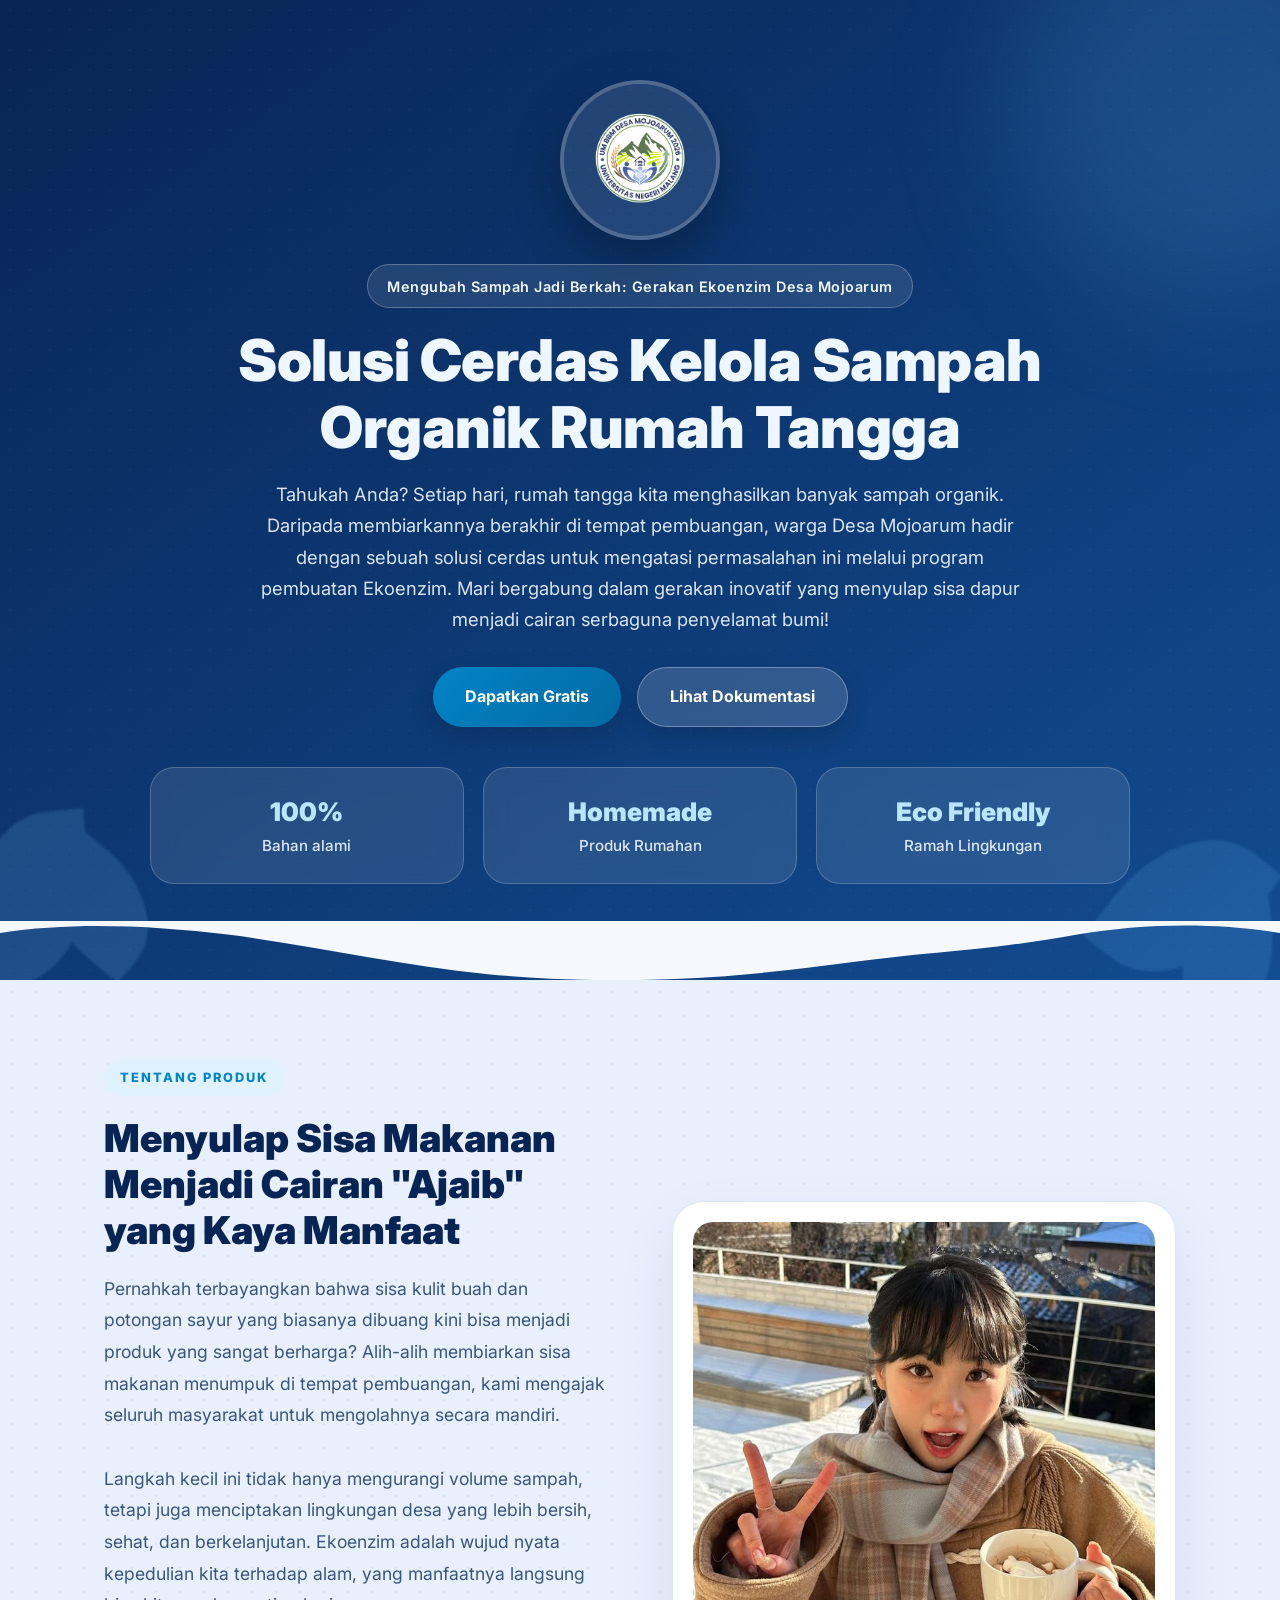
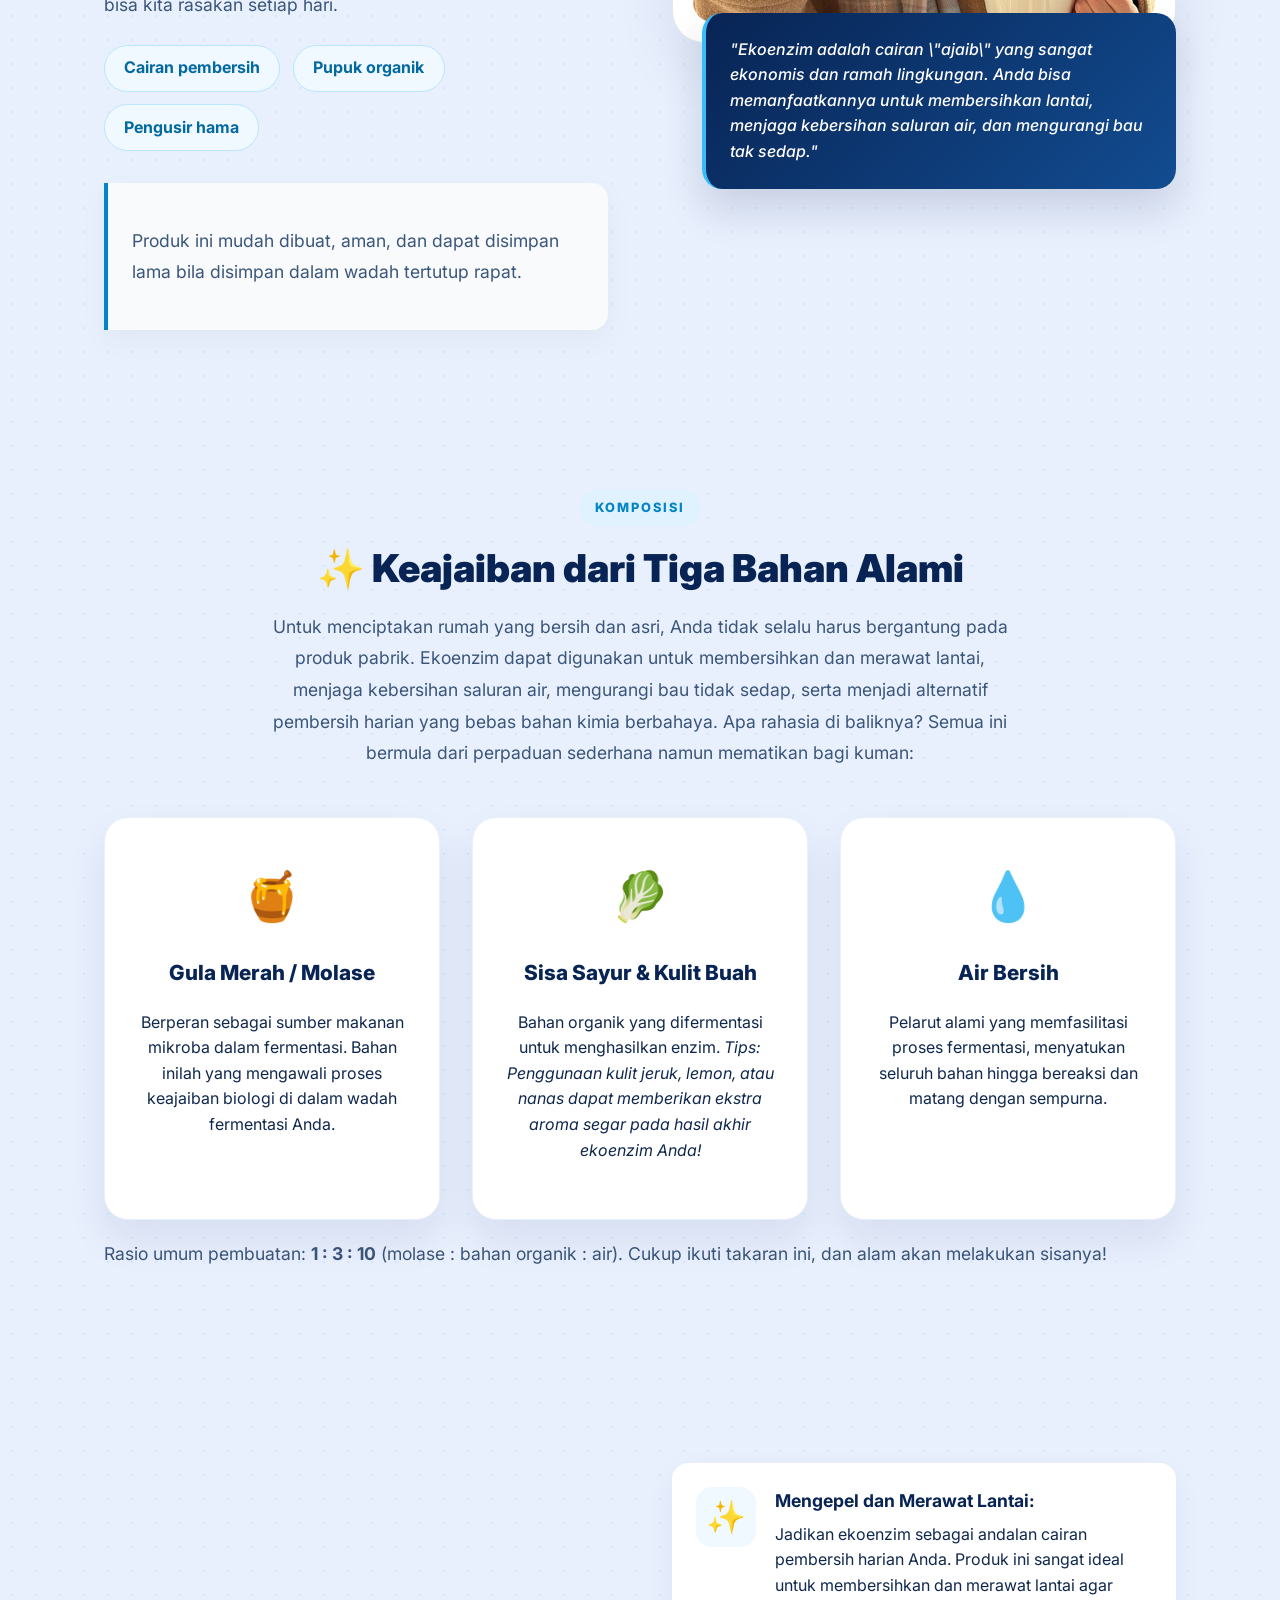
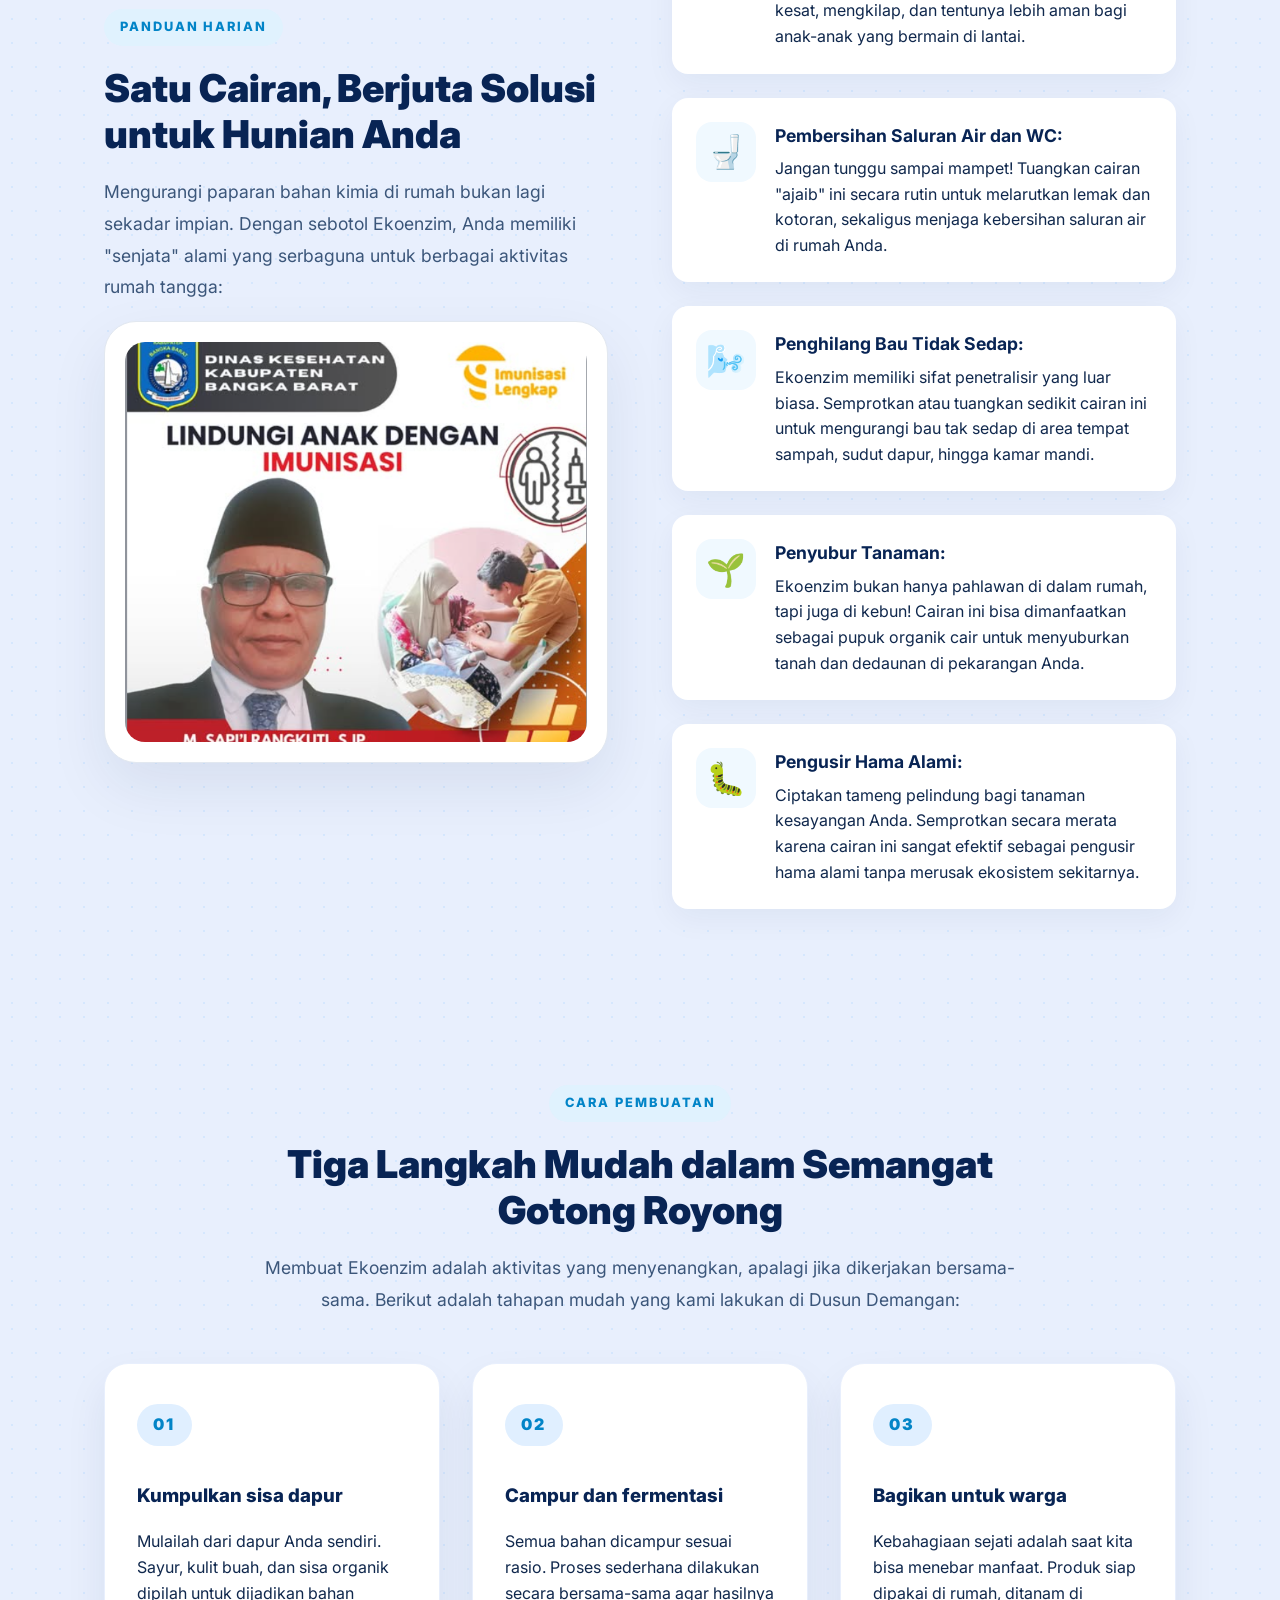
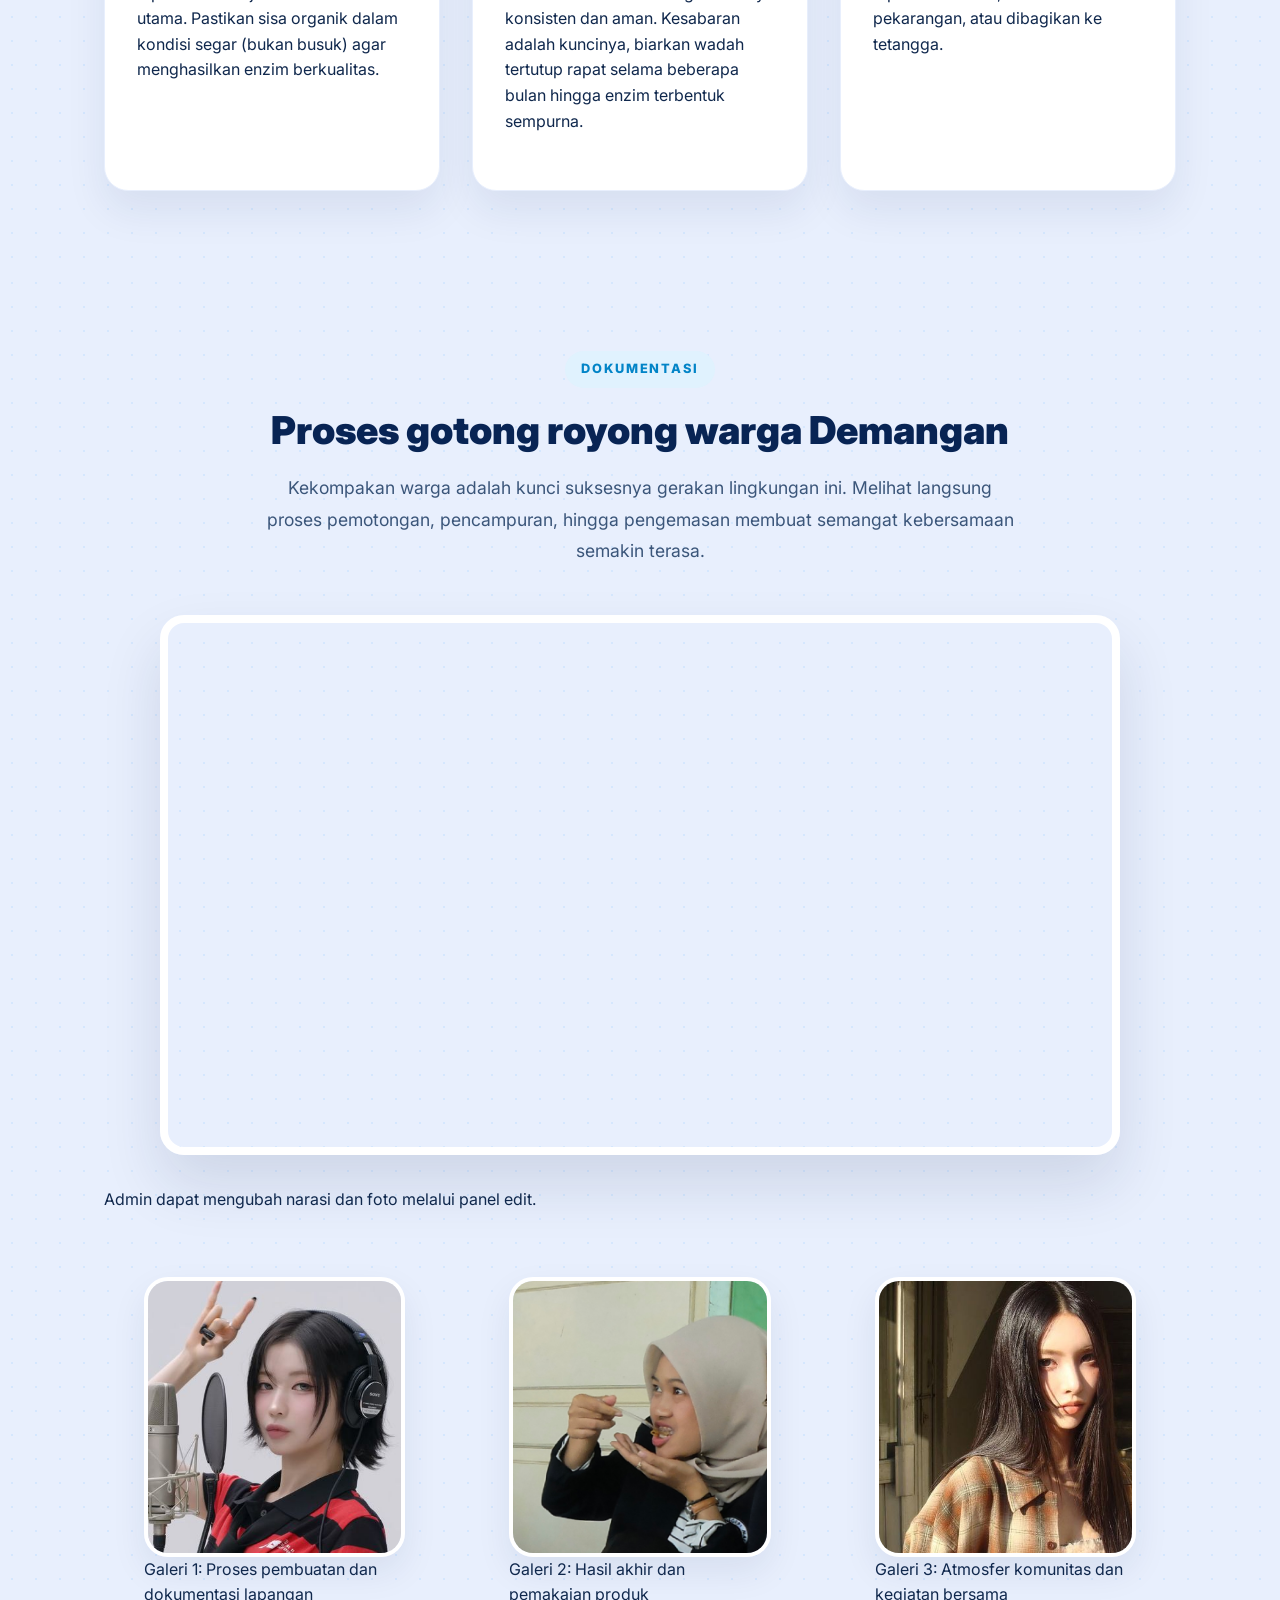
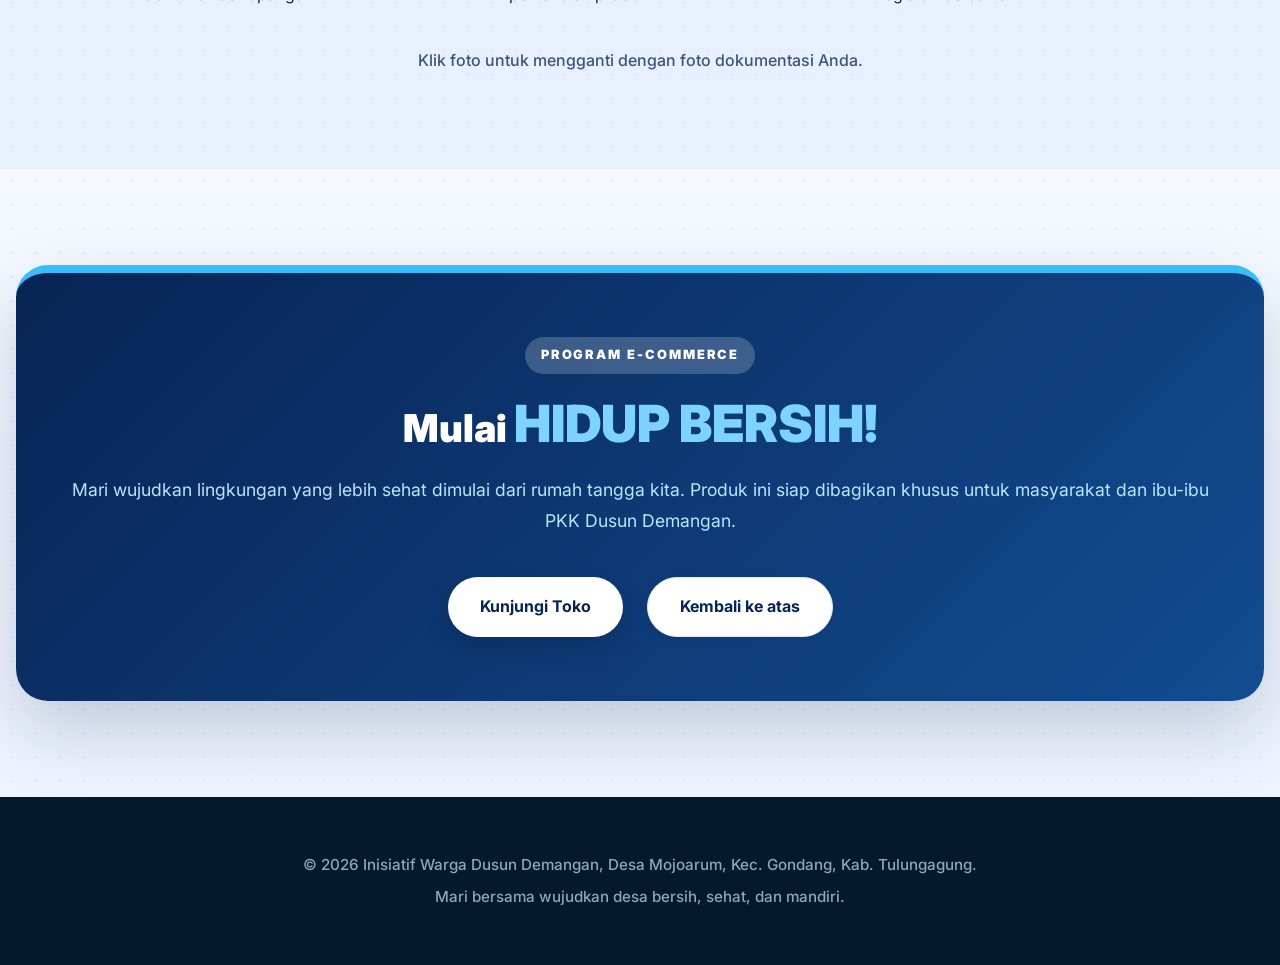
==== index.html @ 921ada35 "Update all website narrations based on user prompt" ====
<!doctype html>
<html lang="id">
<head>
  <meta charset="utf-8" />
  <meta name="viewport" content="width=device-width,initial-scale=1" />
  <meta http-equiv="Cache-Control" content="no-store, no-cache, must-revalidate, proxy-revalidate" />
  <meta http-equiv="Pragma" content="no-cache" />
  <meta http-equiv="Expires" content="0" />
  <title>Eco Enzim Rumahan - Dusun Demangan</title>
  <link rel="preconnect" href="https://fonts.googleapis.com">
  <link rel="preconnect" href="https://fonts.gstatic.com" crossorigin>
  <link href="https://fonts.googleapis.com/css2?family=Inter:wght@400;600;800&family=Nunito:wght@400;700;900&family=Poppins:wght@400;600;800&family=Roboto:wght@400;700&family=Montserrat:wght@400;700;900&family=Lora:ital,wght@0,400;0,700;1,400&family=Oswald:wght@400;700&family=Playfair+Display:ital,wght@0,400;0,700;1,400&family=Caveat:wght@400;700&display=swap" rel="stylesheet">
  <link rel="stylesheet" href="assets/css/styles.css?v=20260709">
</head>
<body id="top">
  <!-- Rich Text Toolbar (Hidden by default) -->
  <div id="rich-text-toolbar" class="rt-toolbar" hidden>
    <div class="rt-group">
      <button class="rt-btn" data-command="bold" title="Bold"><b>B</b></button>
      <button class="rt-btn" data-command="italic" title="Italic"><i>I</i></button>
      <button class="rt-btn" data-command="underline" title="Underline"><u>U</u></button>
    </div>
    <div class="rt-group">
      <select class="rt-select" id="rt-fontName" title="Font Family">
        <option value="Inter, sans-serif">Inter</option>
        <option value="'Poppins', sans-serif">Poppins</option>
        <option value="'Roboto', sans-serif">Roboto</option>
        <option value="'Nunito', sans-serif">Nunito</option>
        <option value="'Montserrat', sans-serif">Montserrat</option>
        <option value="'Lora', serif">Lora (Serif)</option>
        <option value="'Oswald', sans-serif">Oswald</option>
        <option value="'Playfair Display', serif">Playfair Display</option>
        <option value="'Caveat', cursive">Caveat (Tulis Tangan)</option>
      </select>
      <select class="rt-select" id="rt-fontSize" title="Font Size">
        <option value="3">Normal</option>
        <option value="4">Besar</option>
        <option value="5">Lebih Besar</option>
        <option value="6">Sangat Besar</option>
        <option value="7">Raksasa</option>
      </select>
      
      <div class="rt-color-container">
        <span class="rt-label">Teks:</span>
        <div class="rt-colors-preset" id="rt-text-presets">
          <button class="rt-color-swatch" data-color="#082454" style="background:#082454" title="Biru Gelap"></button>
          <button class="rt-color-swatch" data-color="#0284c7" style="background:#0284c7" title="Biru Terang"></button>
          <button class="rt-color-swatch" data-color="#10b981" style="background:#10b981" title="Hijau"></button>
          <button class="rt-color-swatch" data-color="#ef4444" style="background:#ef4444" title="Merah"></button>
          <button class="rt-color-swatch" data-color="#f59e0b" style="background:#f59e0b" title="Kuning"></button>
          <button class="rt-color-swatch" data-color="#1e293b" style="background:#1e293b" title="Hitam"></button>
        </div>
        <input type="color" id="rt-foreColor" class="rt-color" title="Warna Kustom">
      </div>
      
      <div class="rt-color-container">
        <span class="rt-label">Stabilo:</span>
        <div class="rt-colors-preset" id="rt-bg-presets">
          <button class="rt-color-swatch" data-color="transparent" style="background:transparent; border:1px dashed #cbd5e1" title="Tanpa Warna"></button>
          <button class="rt-color-swatch" data-color="#fef08a" style="background:#fef08a" title="Kuning Stabilo"></button>
          <button class="rt-color-swatch" data-color="#bbf7d0" style="background:#bbf7d0" title="Hijau Stabilo"></button>
          <button class="rt-color-swatch" data-color="#bfdbfe" style="background:#bfdbfe" title="Biru Stabilo"></button>
          <button class="rt-color-swatch" data-color="#fbcfe8" style="background:#fbcfe8" title="Pink Stabilo"></button>
        </div>
        <input type="color" id="rt-hiliteColor" class="rt-color" title="Warna Latar Kustom" value="#ffffff">
      </div>
    </div>
    <div class="rt-group">
      <button class="rt-btn" data-command="justifyLeft" title="Rata Kiri">⫷</button>
      <button class="rt-btn" data-command="justifyCenter" title="Rata Tengah">☰</button>
      <button class="rt-btn" data-command="justifyRight" title="Rata Kanan">⫸</button>
    </div>
  </div>

  <header class="hero">
    <div class="hero-glow"></div>
    <div class="leaf-pattern leaf-left"></div>
    <div class="leaf-pattern leaf-right"></div>
    <div class="hero-inner">
      <div class="brand-block">
        <img id="hero-logo" class="brand-logo editable-image" data-image-key="logo" src="assets/images/Logo.png" alt="Logo Eco Enzim Dusun Demangan">
      </div>
      <div class="hero-badge editable-text" data-edit-key="heroBadge" contenteditable="false">Mengubah Sampah Jadi Berkah: Gerakan Ekoenzim Desa Mojoarum</div>
      <h1 class="headline editable-text" data-edit-key="heroHeadline" contenteditable="false">Solusi Cerdas Kelola Sampah Organik Rumah Tangga</h1>
      <p class="subtext editable-text" data-edit-key="heroSubtext" contenteditable="false">Tahukah Anda? Setiap hari, rumah tangga kita menghasilkan banyak sampah organik. Di Desa Mojoarum, kami hadir dengan sebuah solusi cerdas untuk mengatasi permasalahan ini melalui program pembuatan Ekoenzim.</p>
      <div class="hero-actions">
        <a class="btn primary editable-text" data-edit-key="heroCtaPrimary" contenteditable="false" href="#cta">Dapatkan Gratis</a>
        <a class="btn secondary editable-text" data-edit-key="heroCtaSecondary" contenteditable="false" href="#docs">Lihat Dokumentasi</a>
      </div>
      <div class="stats-grid">
        <div class="stat-card">
          <strong class="editable-text" data-edit-key="stat1Value" contenteditable="false">100%</strong>
          <span class="editable-text" data-edit-key="stat1Label" contenteditable="false">Bahan alami</span>
        </div>
        <div class="stat-card">
          <strong class="editable-text" data-edit-key="stat2Value" contenteditable="false">1:3:10</strong>
          <span class="editable-text" data-edit-key="stat2Label" contenteditable="false">Rasio fermentasi</span>
        </div>
        <div class="stat-card">
          <strong class="editable-text" data-edit-key="stat3Value" contenteditable="false">Gratis</strong>
          <span class="editable-text" data-edit-key="stat3Label" contenteditable="false">Untuk warga</span>
        </div>
      </div>
    </div>
    <div class="wave-divider wave-bottom">
      <svg viewBox="0 0 1200 120" preserveAspectRatio="none">
        <path d="M321.39,56.44c58-10.79,114.16-30.13,172-41.86,82.39-16.72,168.19-17.73,250.45-.39C823.78,31,906.67,72,985.66,92.83c70.05,18.48,146.53,26.09,214.34,3V120H0V95.8C59.71,118.08,130.83,115.15,189.7,92.83,235.63,75.46,278.43,64.44,321.39,56.44Z" class="shape-fill"></path>
      </svg>
    </div>
  </header>

  <main>
    <div id="owner-tools" class="owner-tools" hidden>
      <div class="owner-panel">
        <h4>Panel Admin</h4>
        <p>Gunakan panel ini untuk mengubah teks, gambar, dan video. Setelah selesai, klik tombol <strong>Simpan Perubahan</strong>.</p>
        
        <div class="admin-grid">
          <div class="admin-box">
            <h5>Teks & Gambar</h5>
            <div class="owner-actions">
              <button type="button" id="toggle-edit-text" class="btn secondary light">1. Buka Mode Edit Teks</button>
              <button type="button" class="btn secondary light owner-trigger" data-target="logo">Ganti Logo Utama</button>
              <button type="button" class="btn secondary light owner-trigger" data-target="product">Ganti Foto Produk</button>
              <button type="button" class="btn secondary light owner-trigger" data-target="gallery1">Ganti Galeri 1</button>
              <button type="button" class="btn secondary light owner-trigger" data-target="gallery2">Ganti Galeri 2</button>
              <button type="button" class="btn secondary light owner-trigger" data-target="gallery3">Ganti Galeri 3</button>
              <button type="button" class="btn secondary light owner-trigger" data-target="usage">Ganti Foto Panduan</button>
            </div>
          </div>
          
          <div class="admin-box">
            <h5>Video YouTube</h5>
            <div class="youtube-input-wrap">
              <input type="text" id="youtube-link-input" placeholder="Tempel link YouTube (contoh: https://youtu.be/dQw4w9WgXcQ)">
              <button type="button" id="apply-youtube" class="btn secondary light">Terapkan Video</button>
            </div>
          </div>
          
          <div class="admin-box save-box">
            <h5>Simpan</h5>
            <button type="button" id="save-content" class="btn primary">Simpan Semua Perubahan</button>
            <div class="progress-container" id="save-progress-container" hidden>
              <div class="progress-bar" id="save-progress-bar"></div>
            </div>
            <p id="save-status" class="save-status">Status: Belum ada perubahan disimpan.</p>
            <div class="owner-actions inline">
              <a href="admin.html" class="btn secondary light small">Menu Admin</a>
              <button type="button" id="logout-admin" class="btn secondary light small">Keluar</button>
              <button type="button" id="clear-preview" class="btn secondary light small">Reset</button>
            </div>
          </div>
        </div>
      </div>
    </div>

    <section class="section about">
      <div class="container two-col">
        <div class="col text reveal">
          <div class="eyebrow">Tentang produk</div>
          <h2 class="editable-text" data-edit-key="aboutTitle" contenteditable="false">Alih-alih membiarkan sisa makanan menumpuk di tempat pembuangan, kami mengajak seluruh masyarakat untuk mengolahnya secara mandiri.</h2>
          <p class="editable-text" data-edit-key="aboutText" contenteditable="false">Langkah kecil ini tidak hanya mengurangi volume sampah, tetapi juga menciptakan lingkungan desa yang lebih bersih, sehat, dan berkelanjutan.</p>
          <div class="feature-pills">
            <span class="pill editable-text" data-edit-key="pill1" contenteditable="false">Cairan pembersih</span>
            <span class="pill editable-text" data-edit-key="pill2" contenteditable="false">Pupuk organik</span>
            <span class="pill editable-text" data-edit-key="pill3" contenteditable="false">Pengusir hama</span>
          </div>
          <div class="info-card">
            <p class="editable-text" data-edit-key="aboutNote" contenteditable="false">Produk ini mudah dibuat, aman, dan dapat disimpan lama bila disimpan dalam wadah tertutup rapat.</p>
          </div>
        </div>
        <div class="col media reveal">
          <div class="photo-frame">
            <img class="editable-image" id="product-photo" data-image-key="product" src="assets/images/product.jpg" alt="Foto Eco Enzim Dusun Demangan">
          </div>
          <div class="quote-card editable-text" data-edit-key="quoteText" contenteditable="false">"Ekoenzim adalah cairan \"ajaib\" yang sangat ekonomis dan ramah lingkungan. Anda bisa memanfaatkannya untuk membersihkan lantai, menjaga kebersihan saluran air, dan mengurangi bau tak sedap."
</div>
        </div>
      </div>
    </section>

    <section class="section composition">
      <div class="container">
        <div class="section-heading reveal">
          <div class="eyebrow">Komposisi</div>
          <h2 class="section-title editable-text" data-edit-key="compositionTitle" contenteditable="false">✨ Manfaat Serbaguna untuk Sehari-hari</h2>
          <p class="editable-text" data-edit-key="compositionText" contenteditable="false">Ekoenzim dapat digunakan untuk membersihkan dan merawat lantai, menjaga kebersihan saluran air, mengurangi bau tidak sedap, serta menjadi alternatif pembersih harian yang bebas bahan kimia berbahaya.</p>
        </div>
        <div class="grid three reveal">
          <div class="card hover-lift">
            <div class="icon">🍯</div>
              <h3 class="editable-text" data-edit-key="compositionItem1Title" contenteditable="false">Gula Merah / Molase</h3>
              <p class="editable-text" data-edit-key="compositionItem1Desc" contenteditable="false">Berperan sebagai sumber makanan mikroba dalam fermentasi.</p>
          </div>
          <div class="card hover-lift">
            <div class="icon">🥬</div>
              <h3 class="editable-text" data-edit-key="compositionItem2Title" contenteditable="false">Sisa Sayur & Kulit Buah</h3>
              <p class="editable-text" data-edit-key="compositionItem2Desc" contenteditable="false">Bahan organik yang difermentasi untuk menghasilkan enzim.</p>
          </div>
          <div class="card hover-lift">
            <div class="icon">💧</div>
              <h3 class="editable-text" data-edit-key="compositionItem3Title" contenteditable="false">Air Bersih</h3>
              <p class="editable-text" data-edit-key="compositionItem3Desc" contenteditable="false">Pelarut alami yang memfasilitasi proses fermentasi.</p>
          </div>
        </div>
        <p class="ratio editable-text" data-edit-key="compositionRatio" contenteditable="false">Rasio umum pembuatan: <strong>1 : 3 : 10</strong> (molase : bahan organik : air)</p>
      </div>
    </section>

    <section class="section usage">
      <div class="container two-col">
        <div class="col text reveal">
          <div class="eyebrow editable-text" data-edit-key="usageEyebrow" contenteditable="false">Panduan Harian</div>
          <h2 class="editable-text" data-edit-key="usageTitle" contenteditable="false">Satu Cairan, Beragam Solusi Rumah Tangga</h2>
          <p class="editable-text" data-edit-key="usageDesc" contenteditable="false">Dengan mengganti produk berbahan kimia ke Ekoenzim, Anda turut menjaga kesehatan keluarga sekaligus merawat bumi. Berikut adalah cara praktis mengaplikasikannya di rumah:</p>
          <div class="photo-frame mt-2">
            <img class="editable-image" id="usage-photo" data-image-key="usage" src="assets/images/gallery2-placeholder.svg" alt="Ilustrasi penggunaan">
          </div>
        </div>
        <div class="col list reveal">
          <ul class="usage-list">
            <li>
              <div class="icon">✨</div>
              <div>
                <strong class="editable-text" data-edit-key="usagePoint1Title" contenteditable="false">Mengepel dan Merawat Lantai:</strong>
                <span class="editable-text" data-edit-key="usagePoint1Desc" contenteditable="false">Jadikan ekoenzim sebagai andalan cairan pembersih harian untuk membersihkan dan merawat lantai rumah Anda agar bersih kesat secara alami.</span>
              </div>
            </li>
            <li>
              <div class="icon">🚽</div>
              <div>
                <strong class="editable-text" data-edit-key="usagePoint2Title" contenteditable="false">Pembersihan WC dan Saluran Air:</strong>
                <span class="editable-text" data-edit-key="usagePoint2Desc" contenteditable="false">Tuangkan cairan "ajaib" ini secara berkala untuk menjaga kebersihan saluran air serta mencegah kotoran menempel.</span>
              </div>
            </li>
            <li>
              <div class="icon">🌬️</div>
              <div>
                <strong class="editable-text" data-edit-key="usagePoint3Title" contenteditable="false">Penghilang Bau Tidak Sedap:</strong>
                <span class="editable-text" data-edit-key="usagePoint3Desc" contenteditable="false">Semprotkan atau tuangkan ekoenzim untuk mengurangi bau tidak sedap di sudut-sudut ruangan, area tempat sampah, atau kamar mandi.</span>
              </div>
            </li>
            <li>
              <div class="icon">🌱</div>
              <div>
                <strong class="editable-text" data-edit-key="usagePoint4Title" contenteditable="false">Penyubur Tanaman:</strong>
                <span class="editable-text" data-edit-key="usagePoint4Desc" contenteditable="false">Encerkan dengan air dan gunakan sebagai pupuk organik cair yang sangat baik untuk menyuburkan tanaman di pekarangan Anda.</span>
              </div>
            </li>
            <li>
              <div class="icon">🐛</div>
              <div>
                <strong class="editable-text" data-edit-key="usagePoint5Title" contenteditable="false">Pengusir Hama Alami:</strong>
                <span class="editable-text" data-edit-key="usagePoint5Desc" contenteditable="false">Aplikasikan cairan ini di area yang rentan, karena selain menyuburkan tanaman, ekoenzim juga ampuh sebagai pengusir hama yang aman dan ramah lingkungan.</span>
              </div>
            </li>
          </ul>
        </div>
      </div>
    </section>

    <section class="section highlight">
      <div class="container">
        <div class="section-heading reveal">
          <div class="eyebrow editable-text" data-edit-key="stepsEyebrow" contenteditable="false">Cara Pembuatan</div>
          <h2 class="editable-text" data-edit-key="stepsTitle" contenteditable="false">Tiga Langkah Mudah dalam Semangat Gotong Royong</h2>
          <p class="editable-text" data-edit-key="stepsDesc" contenteditable="false">Membuat Ekoenzim adalah aktivitas yang menyenangkan, apalagi jika dikerjakan bersama-sama. Berikut adalah tahapan mudah yang kami lakukan di Dusun Demangan:</p>
        </div>
        <div class="steps-grid">
          <div class="step-card reveal" data-popup-key="step1Popup">
            <span class="step-number">01</span>
            <h3 class="editable-text" data-edit-key="step1Title" contenteditable="false">Kumpulkan sisa dapur</h3>
            <p class="editable-text" data-edit-key="step1Text" contenteditable="false">Sayur, kulit buah, dan sisa organik dipilah untuk dijadikan bahan utama.</p>
          </div>
          <div class="step-card reveal" data-popup-key="step2Popup">
            <span class="step-number">02</span>
            <h3 class="editable-text" data-edit-key="step2Title" contenteditable="false">Campur dan fermentasi</h3>
            <p class="editable-text" data-edit-key="step2Text" contenteditable="false">Proses sederhana dilakukan secara bersama-sama agar hasilnya konsisten dan aman.</p>
          </div>
          <div class="step-card reveal" data-popup-key="step3Popup">
            <span class="step-number">03</span>
            <h3 class="editable-text" data-edit-key="step3Title" contenteditable="false">Bagikan untuk warga</h3>
            <p class="editable-text" data-edit-key="step3Text" contenteditable="false">Produk siap dipakai di rumah, ditanam di pekarangan, atau dibagikan ke tetangga.</p>
          </div>
        </div>
      </div>
    </section>

    <section id="docs" class="section docs">
      <div class="container">
        <div class="section-heading reveal">
          <div class="eyebrow">Dokumentasi</div>
          <h2 class="editable-text" data-edit-key="docsTitle" contenteditable="false">Proses gotong royong warga Demangan</h2>
          <p class="editable-text" data-edit-key="docsText" contenteditable="false">Melihat langsung proses pemotongan, pencampuran, hingga pengemasan membuat semangat kebersamaan semakin terasa.</p>
        </div>
        <div class="video-wrap reveal">
          <iframe id="video-iframe" src="https://www.youtube.com/embed/dQw4w9WgXcQ" frameborder="0" allowfullscreen title="Dokumentasi"></iframe>
        </div>
        <div class="video-controls reveal">
          <span class="admin-hint editable-text" data-edit-key="adminHint" contenteditable="false">Admin dapat mengubah narasi dan foto melalui panel edit.</span>
        </div>

        <div class="gallery reveal">
          <figure class="gallery-item">
            <img class="editable-image" id="gal1" data-image-key="gallery1" data-caption="Galeri 1: Proses pembuatan dan dokumentasi lapangan" src="assets/images/galeri-1.jpg" alt="Galeri 1">
            <figcaption class="image-caption editable-text" data-edit-key="gallery1Caption" contenteditable="false">Galeri 1: Proses pembuatan dan dokumentasi lapangan</figcaption>
          </figure>
          <figure class="gallery-item">
            <img class="editable-image" id="gal2" data-image-key="gallery2" data-caption="Galeri 2: Hasil akhir dan pemakaian produk" src="assets/images/galeri-2.jpg" alt="Galeri 2">
            <figcaption class="image-caption editable-text" data-edit-key="gallery2Caption" contenteditable="false">Galeri 2: Hasil akhir dan pemakaian produk</figcaption>
          </figure>
          <figure class="gallery-item">
            <img class="editable-image" id="gal3" data-image-key="gallery3" data-caption="Galeri 3: Atmosfer komunitas dan kegiatan bersama" src="assets/images/galeri-3.jpg" alt="Galeri 3">
            <figcaption class="image-caption editable-text" data-edit-key="gallery3Caption" contenteditable="false">Galeri 3: Atmosfer komunitas dan kegiatan bersama</figcaption>
          </figure>
        </div>
        <p class="caption editable-text" data-edit-key="galleryCaption" contenteditable="false">Klik foto untuk mengganti dengan foto dokumentasi Anda.</p>
      </div>
    </section>

    <section id="cta" class="section cta">
      <div class="cta-box reveal">
        <div class="eyebrow accent editable-text" data-edit-key="ctaEyebrow" contenteditable="false">Program khusus</div>
        <h2 class="editable-text" data-edit-key="ctaTitle" contenteditable="false">Program Pembagian <span class="big-red">GRATIS</span> untuk Warga!</h2>
        <p class="editable-text" data-edit-key="ctaText" contenteditable="false">Produk ini siap dibagikan khusus untuk masyarakat dan ibu-ibu PKK Dusun Demangan.</p>
        <div class="cta-actions">
          <a id="whatsapp-btn" class="btn contact editable-text" data-edit-key="whatsappText" contenteditable="false" href="#" data-phone="+6281216954172">Hubungi Pengurus PKK</a>
          <a class="btn secondary light" href="#top">Kembali ke atas</a>
        </div>
      </div>
    </section>
  </main>

  <footer class="footer">
    <p class="editable-text" data-edit-key="footerLine1" contenteditable="false">© 2026 Inisiatif Warga Dusun Demangan, Desa Mojoarum, Kec. Gondang, Kab. Tulungagung.</p>
    <p class="editable-text" data-edit-key="footerLine2" contenteditable="false">Mari bersama wujudkan desa bersih, sehat, dan mandiri.</p>
  </footer>

  <div id="preview-modal" class="preview-modal hidden" aria-hidden="true">
    <div class="preview-backdrop"></div>
    <div class="preview-panel" role="dialog" aria-modal="true">
      <button id="preview-close" class="preview-close" aria-label="Tutup preview">×</button>
      <div id="preview-text-view" class="preview-view">
        <h3 id="preview-text-title" class="preview-title"></h3>
        <div id="preview-text-body" class="preview-body"></div>
      </div>
      <div id="preview-image-view" class="preview-view hidden">
        <button id="preview-prev" class="preview-nav preview-prev" aria-label="Gambar sebelumnya">‹</button>
        <div class="preview-image-wrap">
          <img id="preview-image" class="preview-image" src="" alt="Preview gambar">
          <p id="preview-image-caption" class="preview-image-caption"></p>
        </div>
        <button id="preview-next" class="preview-nav preview-next" aria-label="Gambar berikutnya">›</button>
      </div>
    </div>
  </div>

  <input type="file" id="img-file-input" accept="image/*" style="display:none">
  <script src="assets/js/script.js?v=20260709"></script>
</body>
</html>
---- assets/css/styles.css ----
:root{
  --primary-blue:#082454;
  --secondary-blue:#124c91;
  --light-blue:#9dc6ff;
  --accent-blue:#4fa8ff;
  --sky:#8cc9ff;
  --sky-2:#b8dcff;
  --red:#e23b3b;
  --muted:#3b567a;
  --card-bg:#ffffff;
  --surface:#e0ecfc;
  --font-main: 'Inter', system-ui, Arial, sans-serif;
}
*{box-sizing:border-box}
[hidden]{display:none !important}
html{scroll-behavior:smooth}
body{font-family:var(--font-main);margin:0;color:#10284d;line-height:1.6;background:#e8effd;}
img{display:block;max-width:100%}

.preview-modal{position:fixed;inset:0;z-index:10000;display:flex;align-items:center;justify-content:center;padding:1rem;pointer-events:none}
.preview-modal.hidden{display:none}
.preview-backdrop{position:absolute;inset:0;background:rgba(0,0,0,.7);backdrop-filter:blur(2px)}
.preview-panel{position:relative;width:100%;max-width:980px;max-height:90vh;padding:1.5rem;background:#fff;border-radius:28px;box-shadow:0 35px 80px rgba(0,0,0,.35);overflow:hidden;pointer-events:auto;display:flex;flex-direction:column}
.preview-close{position:absolute;top:1rem;right:1rem;width:40px;height:40px;border:none;border-radius:50%;background:rgba(14,36,73,.08);color:#10284d;font-size:1.5rem;cursor:pointer;display:flex;align-items:center;justify-content:center;transition:background .2s}
.preview-close:hover{background:rgba(14,36,73,.16)}
.preview-view{flex:1;display:flex;flex-direction:column;align-items:center;justify-content:center;text-align:center;gap:1rem;overflow:auto;padding-top:1.5rem}
.preview-title{margin:0;font-size:1.5rem;color:#10284d;letter-spacing:-0.02em}
.preview-body{max-width:760px;color:#475569;font-size:1rem;line-height:1.8;text-align:left}
.preview-image-view{gap:1rem}
.preview-image-wrap{position:relative;width:100%;display:flex;flex-direction:column;align-items:center;justify-content:center}
.preview-image{max-width:100%;max-height:62vh;object-fit:contain;border-radius:20px;box-shadow:0 25px 60px rgba(14,36,73,.16)}
.preview-image-caption{margin:0.75rem 0 0;color:#475569;font-size:0.95rem;line-height:1.6}
.preview-nav{position:absolute;top:50%;transform:translateY(-50%);width:44px;height:44px;border:none;border-radius:50%;background:rgba(255,255,255,.92);color:#10284d;font-size:1.75rem;cursor:pointer;box-shadow:0 15px 35px rgba(0,0,0,.12);display:flex;align-items:center;justify-content:center}
.preview-prev{left:-22px}
.preview-next{right:-22px}

@media (max-width:900px){
  .preview-panel{max-width:100%;padding:1rem;border-radius:20px}
  .preview-nav{width:36px;height:36px;font-size:1.4rem;left:8px;right:8px}
}

@keyframes float{
  0%, 100%{transform:translateY(0px) rotate(0deg)}
  50%{transform:translateY(-15px) rotate(4deg)}
}
@keyframes pulse-glow{
  0%, 100%{box-shadow:0 0 20px rgba(79,168,255,.3)}
  50%{box-shadow:0 0 50px rgba(79,168,255,.5)}
}
@keyframes slideIn{
  from{opacity:0;transform:translateY(20px)}
  to{opacity:1;transform:translateY(0)}
}

/* Background Patterns */
.section{position:relative;isolation:isolate;padding:5rem 0}
.section::before{content:"";position:absolute;inset:0;z-index:-1;background-image:radial-gradient(#b8dcff 1px, transparent 1px);background-size:24px 24px;opacity:0.4;pointer-events:none}

.hero{position:relative;min-height:100vh;display:flex;align-items:center;justify-content:center;text-align:center;padding:5rem 1rem 6rem;background:linear-gradient(145deg,var(--primary-blue),var(--secondary-blue));color:#eef7ff;overflow:hidden}
.hero::after{content:"";position:absolute;inset:0;background-image:radial-gradient(rgba(255,255,255,.1) 1px, transparent 1px);background-size:20px 20px;opacity:0.3;pointer-events:none}

.hero-glow{position:absolute;top:-10%;right:-10%;width:400px;height:400px;border-radius:50%;background:rgba(106,196,255,.15);filter:blur(60px);animation:pulse-glow 5s ease-in-out infinite}

.leaf-pattern{position:absolute;width:220px;height:220px;opacity:.15;pointer-events:none;filter:blur(1px);animation:float 7s ease-in-out infinite}
.leaf-pattern::before,.leaf-pattern::after{content:"";position:absolute;display:block;background:currentColor;border-radius:70% 0 70% 0;transform:rotate(20deg)}
.leaf-pattern::before{width:120px;height:170px;left:20px;top:20px}
.leaf-pattern::after{width:95px;height:135px;left:90px;top:70px;transform:rotate(-25deg)}
.leaf-left{left:-50px;bottom:-20px;color:#86c7ff;transform:rotate(-25deg)}
.leaf-right{right:-40px;bottom:-50px;color:#6fbcff;transform:rotate(18deg)}

.hero-inner{position:relative;max-width:980px;z-index:2;animation:slideIn .8s ease-out}

/* Wave Divider */
.wave-divider{position:absolute;left:0;width:100%;overflow:hidden;line-height:0;}
.wave-bottom{bottom:-1px;transform:rotate(180deg);}
.wave-divider svg{position:relative;display:block;width:calc(100% + 1.3px);height:60px;}
.wave-divider .shape-fill{fill:#f5f9ff;}

.brand-block{display:flex;justify-content:center;margin-bottom:1.5rem}
.brand-logo{width:160px;height:160px;border-radius:50%;border:4px solid rgba(255,255,255,.2);padding:.4rem;background:rgba(255,255,255,.1);box-shadow:0 20px 50px rgba(0,0,0,.3);object-fit:cover;animation:float 4s ease-in-out infinite}

.hero-badge{display:inline-block;padding:.6rem 1.2rem;border:1px solid rgba(255,255,255,.25);border-radius:999px;background:rgba(255,255,255,.1);backdrop-filter:blur(10px);font-size:.9rem;margin-bottom:1.2rem;font-weight:600;letter-spacing:0.5px;}

.headline{font-size:clamp(2.2rem,4.5vw,4.2rem);font-weight:900;margin:0 0 1.2rem;line-height:1.15;letter-spacing:-0.5px;}
.subtext{max-width:760px;margin:0 auto 2rem;font-size:1.15rem;opacity:.9;line-height:1.7;}

.hero-actions{display:flex;justify-content:center;gap:1rem;flex-wrap:wrap;margin-bottom:2.5rem}

.btn{display:inline-flex;align-items:center;justify-content:center;padding:1rem 2rem;border-radius:999px;text-decoration:none;font-weight:700;border:0;cursor:pointer;transition:all .3s ease;font-family:var(--font-main);box-shadow:0 10px 25px rgba(0,0,0,.15)}
.btn:hover{transform:translateY(-3px);box-shadow:0 15px 35px rgba(0,0,0,.25)}
.btn.small{padding:0.6rem 1.2rem;font-size:0.9rem;}

.btn.primary{background:linear-gradient(135deg,#0284c7,#0369a1);color:#fff;}
.btn.primary:hover{background:linear-gradient(135deg,#0369a1,#0c4a6e);}

.btn.secondary{background:rgba(255,255,255,.15);color:#fff;border:1px solid rgba(255,255,255,.3);backdrop-filter:blur(10px)}
.btn.secondary.light{background:#fff;color:var(--primary-blue);border:1px solid #e2e8f0;box-shadow:0 4px 12px rgba(0,0,0,.05)}
.btn.secondary.light:hover{background:#f8fafc;border-color:#cbd5e1;transform:translateY(-2px);box-shadow:0 8px 20px rgba(0,0,0,.1)}

.stats-grid{display:grid;grid-template-columns:repeat(3, minmax(160px, 1fr));gap:1.2rem;margin-top:2rem}
.stat-card{background:rgba(255,255,255,.1);backdrop-filter:blur(12px);padding:1.5rem;border-radius:24px;border:1px solid rgba(255,255,255,.2);transition:transform .3s ease}
.stat-card:hover{transform:translateY(-5px)}
.stat-card strong{display:block;font-size:1.6rem;color:#bae6fd;font-weight:900}
.stat-card span{font-size:.95rem;opacity:.9;font-weight:500}

.container{max-width:1120px;margin:0 auto;padding:0 1.5rem}

.two-col{display:grid;grid-template-columns:1fr 1fr;gap:4rem;align-items:center}

.eyebrow{display:inline-block;padding:.5rem 1rem;border-radius:999px;background:#e0f2fe;color:#0284c7;font-size:.8rem;font-weight:800;text-transform:uppercase;letter-spacing:.15em;margin-bottom:1.2rem;}
.eyebrow.accent{background:rgba(255,255,255,.2);color:#fff}

.col.text h2,.section-heading h2,.cta-box h2{margin:0 0 1.2rem;font-size:clamp(1.8rem,3vw,2.8rem);color:var(--primary-blue);font-weight:900;line-height:1.2}
.col.text p,.section-heading p,.cta-box p,.ratio{color:var(--muted);font-size:1.1rem;line-height:1.8}

.feature-pills{display:flex;gap:.8rem;flex-wrap:wrap;margin:1.5rem 0}
.pill{display:inline-block;padding:.6rem 1.2rem;border-radius:999px;background:#f0f9ff;color:#0369a1;font-weight:700;border:1px solid #bae6fd;transition:all .3s ease}
.pill:hover{background:#e0f2fe;transform:translateY(-2px)}

.info-card{margin-top:2rem;padding:1.5rem;border-left:4px solid #0284c7;background:#f8fafc;border-radius:0 16px 16px 0;box-shadow:0 10px 30px rgba(0,0,0,.04)}

.photo-frame{background:#fff;border-radius:32px;padding:20px;box-shadow:0 24px 60px rgba(14,36,73,.08);display:flex;justify-content:center;align-items:center;border:1px solid #e2e8f0;transition:all .3s ease}
.photo-frame:hover{transform:translateY(-10px);box-shadow:0 30px 70px rgba(14,36,73,.12)}
.photo-frame img{width:100%;height:400px;object-fit:cover;border-radius:20px}

.quote-card{margin-top:-30px;margin-left:30px;position:relative;padding:1.5rem;border-radius:20px;background:linear-gradient(135deg,var(--primary-blue),var(--secondary-blue));color:#fff;box-shadow:0 20px 40px rgba(14,36,73,.15);border-left:4px solid #38bdf8;z-index:2;font-weight:500;font-style:italic}

.section-title{text-align:center;margin-bottom:1rem;color:var(--primary-blue);font-weight:900}
.section-heading{max-width:760px;margin:0 auto 3rem;text-align:center}
.accent{color:#0284c7;font-weight:900}

.grid.three{display:grid;grid-template-columns:repeat(3,1fr);gap:2rem}
.card{background:#fff;padding:2.5rem 2rem;border-radius:24px;text-align:center;box-shadow:0 20px 40px rgba(8,36,84,.08);transition:all .3s ease;border:1px solid #e8effd;position:relative;overflow:hidden}
.card::before{content:"";position:absolute;top:0;left:0;right:0;height:4.5px;background:linear-gradient(90deg,#0284c7,#38bdf8);opacity:0;transition:opacity .3s ease}
.card:hover::before{opacity:1}
.card .icon{font-size:3rem;margin-bottom:1.2rem}
.card h3{color:var(--primary-blue);font-weight:800;font-size:1.3rem}
.hover-lift:hover{transform:translateY(-10px);box-shadow:0 30px 60px rgba(8,36,84,.14)}

.steps-grid{display:grid;grid-template-columns:repeat(3,1fr);gap:2rem}
.step-card{background:#fff;padding:2.5rem 2rem;border-radius:24px;box-shadow:0 20px 40px rgba(8,36,84,.08);border:1px solid #e8effd;transition:all .3s ease;position:relative}
.step-card:hover{transform:translateY(-8px);box-shadow:0 28px 56px rgba(8,36,84,.12)}
.step-number{display:inline-block;font-size:1rem;font-weight:900;color:#0284c7;letter-spacing:.15em;margin-bottom:1rem;background:#e0efff;padding:.5rem 1rem;border-radius:999px}
.step-card h3{color:var(--primary-blue);font-weight:800}

.video-wrap{display:flex;justify-content:center;margin:2rem 0;position:relative}
.video-wrap iframe{width:100%;max-width:960px;height:540px;border-radius:24px;box-shadow:0 30px 60px rgba(14,36,73,.12);border:8px solid #fff}

.gallery{display:grid;grid-template-columns:repeat(3,1fr);gap:1.5rem;margin-top:3rem}
.gallery img{width:100%;height:280px;object-fit:cover;border-radius:24px;cursor:pointer;box-shadow:0 15px 35px rgba(14,36,73,.08);transition:all .4s cubic-bezier(0.175, 0.885, 0.32, 1.275);border:4px solid #fff}
.gallery img:hover{transform:translateY(-10px) scale(1.03);box-shadow:0 25px 50px rgba(14,36,73,.15)}

.caption{color:var(--muted);font-size:1rem;margin-top:1.5rem;text-align:center;font-weight:500}

/* Admin Tools Design */
.owner-tools{max-width:1120px;margin:2rem auto;padding:0 1.5rem}
.owner-panel{background:#fff;border:1px solid #e2e8f0;border-radius:24px;padding:2rem;box-shadow:0 20px 60px rgba(14,36,73,.1)}
.owner-panel h4{margin:0 0 .5rem;color:var(--primary-blue);font-weight:900;font-size:1.4rem}
.owner-panel > p{color:#475569;margin-bottom:1.5rem}

.admin-grid{display:grid;grid-template-columns:repeat(auto-fit,minmax(280px,1fr));gap:1.5rem}
.admin-box{background:#f8fafc;border:1px solid #e2e8f0;padding:1.5rem;border-radius:16px}
.admin-box h5{margin:0 0 1rem;color:#334155;font-weight:700;font-size:1.1rem}
.save-box{background:#f0f9ff;border-color:#bae6fd}

.youtube-input-wrap{display:flex;flex-direction:column;gap:0.8rem}
#youtube-link-input{padding:0.8rem 1rem;border:1px solid #cbd5e1;border-radius:12px;outline:none;font-size:0.95rem;transition:border .3s}
#youtube-link-input:focus{border-color:#0ea5e9;box-shadow:0 0 0 3px rgba(14,165,233,.15)}

.progress-container{width:100%;height:8px;background:#e2e8f0;border-radius:999px;margin:1rem 0;overflow:hidden}
.progress-bar{height:100%;width:0%;background:linear-gradient(90deg,#0ea5e9,#0284c7);transition:width 0.3s ease;border-radius:999px}
.save-status{font-weight:600;color:#0f172a;margin:0.5rem 0 1rem;font-size:0.9rem}

.owner-actions{display:grid;grid-template-columns:1fr;gap:.8rem}
.owner-actions.inline{display:flex;flex-wrap:wrap;gap:0.8rem}

/* Rich Text Toolbar */
.rt-toolbar{position:fixed;top:20px;left:50%;transform:translateX(-50%);background:rgba(255,255,255,.98);backdrop-filter:blur(12px);padding:0.75rem 1.5rem;border-radius:20px;box-shadow:0 20px 50px rgba(0,0,0,.2);border:1px solid rgba(226,232,240,.8);display:flex;gap:1.5rem;z-index:9999;align-items:center;animation:slideIn 0.3s ease-out;flex-wrap:wrap;max-width:95%}
.rt-group{display:flex;gap:0.5rem;align-items:center;flex-wrap:wrap}
.rt-btn{background:transparent;border:0;border-radius:8px;width:34px;height:34px;display:flex;align-items:center;justify-content:center;cursor:pointer;font-size:1.1rem;color:#334155;transition:all .2s}
.rt-btn:hover{background:#f1f5f9;color:#0f172a}
.rt-select{padding:0.45rem;border-radius:8px;border:1px solid #cbd5e1;outline:none;background:#fff;color:#334155;font-size:0.9rem;cursor:pointer}
.rt-color-container{display:flex;align-items:center;gap:0.4rem;background:#f8fafc;padding:0.25rem 0.5rem;border-radius:10px;border:1px solid #e2e8f0}
.rt-label{font-size:0.75rem;font-weight:700;color:#64748b;text-transform:uppercase}
.rt-colors-preset{display:flex;gap:0.25rem;align-items:center}
.rt-color-swatch{width:18px;height:18px;border-radius:50%;border:0;cursor:pointer;padding:0;transition:transform 0.15s;box-shadow:0 2px 4px rgba(0,0,0,.1)}
.rt-color-swatch:hover{transform:scale(1.2)}
.rt-color{width:20px;height:20px;padding:0;border:0;border-radius:50%;cursor:pointer;overflow:hidden;background:transparent}
.rt-color::-webkit-color-swatch-wrapper{padding:0}
.rt-color::-webkit-color-swatch{border:none;border-radius:50%;box-shadow:inset 0 0 0 1px rgba(0,0,0,.1)}

.editable-image{transition:all .3s ease;cursor:pointer}
.editable-image.is-editing{outline:4px dashed #38bdf8;outline-offset:4px;box-shadow:0 0 0 8px rgba(56,189,248,.2)}

.editable-text:empty::before { content: attr(data-placeholder); color: var(--muted); opacity: 0.6; font-style: italic; pointer-events: none; }

.editable-text[contenteditable="true"]:focus{outline:2px solid #0284c7;background:#ffffff;box-shadow:0 12px 32px rgba(2,132,199,.2)}

.cta{padding:6rem 1rem;background:linear-gradient(180deg,#f5f9ff,#eef4ff)}
.cta-box{background:linear-gradient(135deg,var(--primary-blue),var(--secondary-blue));color:#fff;padding:4rem 3rem;border-radius:32px;border-top:8px solid #38bdf8;text-align:center;box-shadow:0 30px 70px rgba(14,36,73,.2)}

.big-red{color:#7dd3fc;font-size:clamp(2rem,4vw,3.2rem);font-weight:900}
.cta-box h2{color:#fff}
.cta-box p{color:#bae6fd}

.cta-actions{display:flex;justify-content:center;gap:1.5rem;flex-wrap:wrap;margin-top:2.5rem}

.btn.contact{background:#fff;color:var(--primary-blue);}
.btn.contact:hover{background:#f8fafc;transform:translateY(-3px)}

.footer{text-align:center;padding:3rem 1rem;background:#031a2e;color:#94a3b8;font-weight:500;font-size:0.95rem}
.footer p{margin:0.5rem 0}

.reveal{opacity:0;transform:translateY(40px);transition:all 1s cubic-bezier(0.165, 0.84, 0.44, 1)}
.reveal.is-visible{opacity:1;transform:translateY(0)}

@media (max-width:900px){
  .two-col{grid-template-columns:1fr}
  .grid.three,.steps-grid,.gallery,.stats-grid{grid-template-columns:1fr}
  .video-wrap iframe{height:300px}
  .admin-grid{grid-template-columns:1fr}
  .brand-logo{width:120px;height:120px}
  .rt-toolbar{flex-wrap:wrap;width:90%;justify-content:center}
}

.hidden { display: none !important; }

.usage-list { list-style: none; padding: 0; display: flex; flex-direction: column; gap: 1.5rem; }
.usage-list li { display: flex; align-items: flex-start; gap: 1.2rem; background: #fff; padding: 1.5rem; border-radius: 16px; box-shadow: 0 10px 30px rgba(14,36,73,.05); transition: transform 0.3s; }
.usage-list li:hover { transform: translateX(10px); }
.usage-list .icon { font-size: 2rem; background: #f0f9ff; width: 60px; height: 60px; display: flex; align-items: center; justify-content: center; border-radius: 16px; flex-shrink: 0; }
.usage-list strong { display: block; margin-bottom: 0.4rem; color: var(--primary-blue); font-size: 1.1rem; }
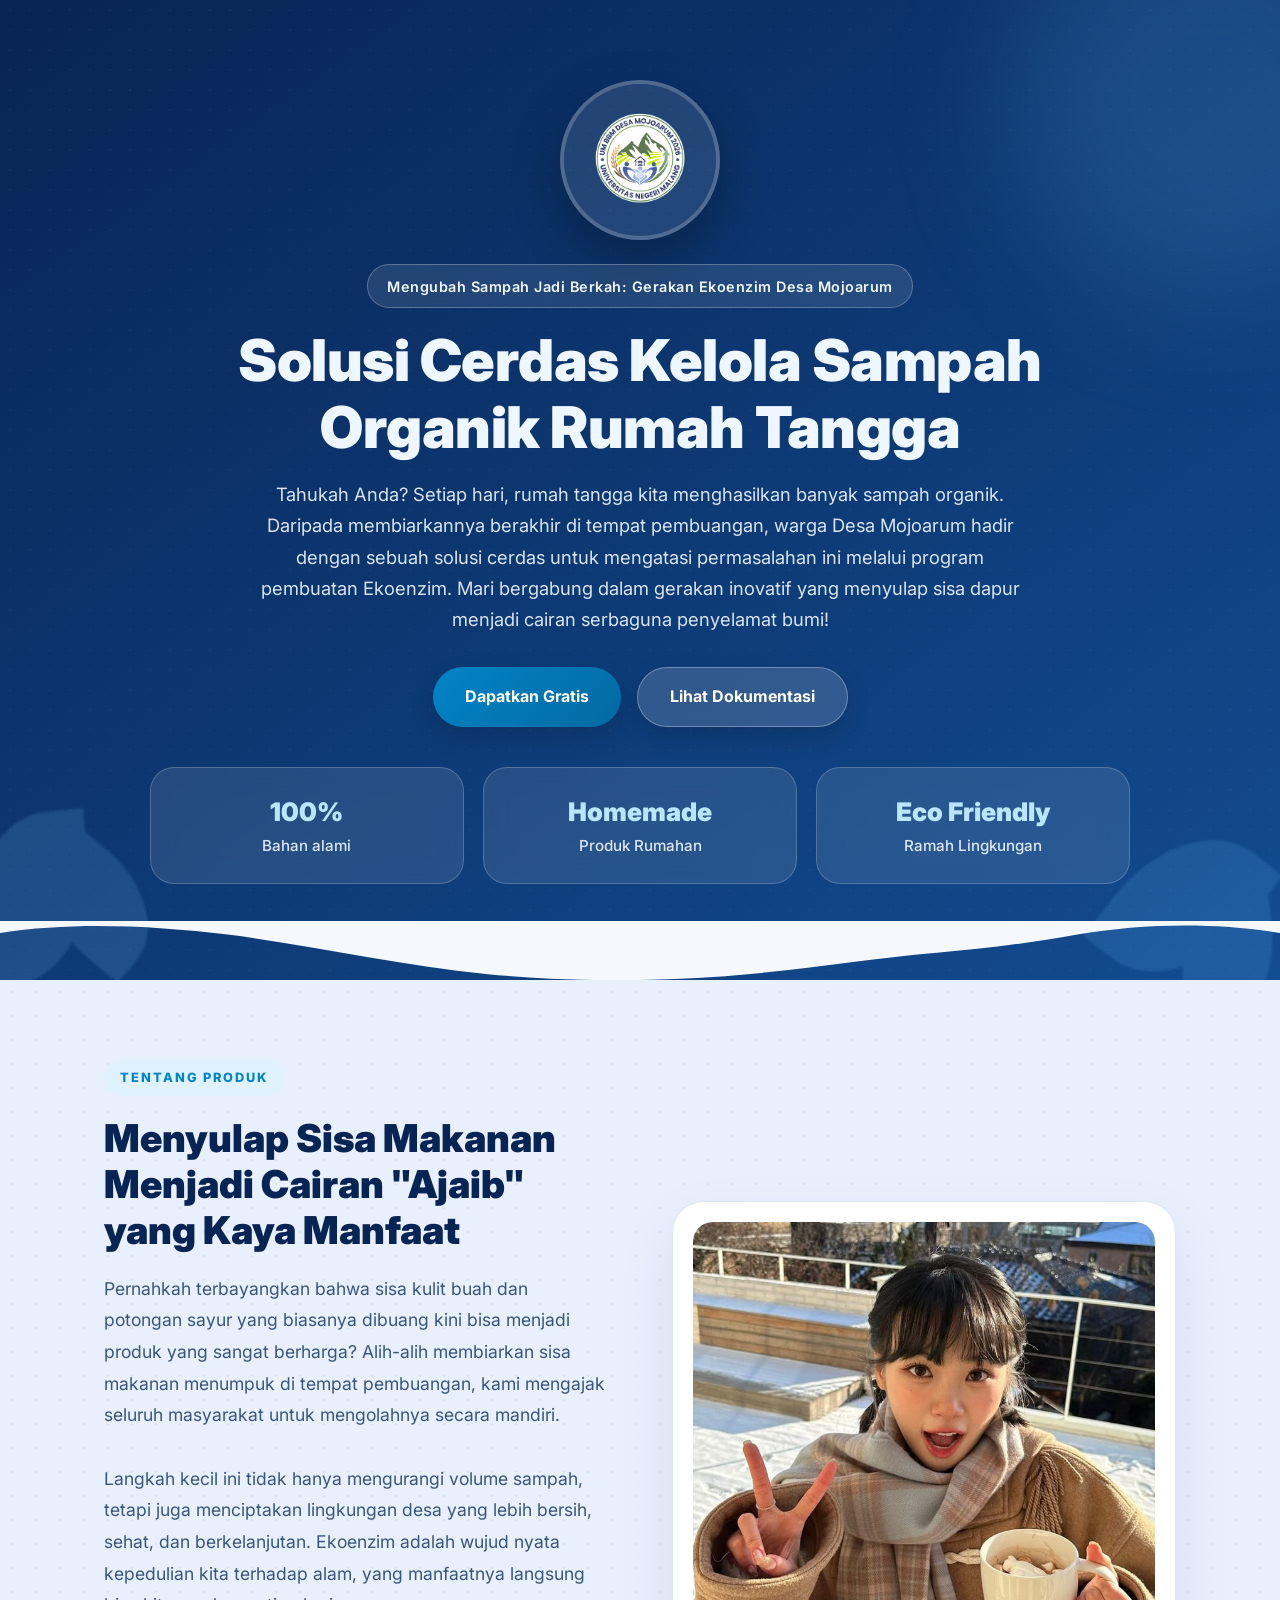
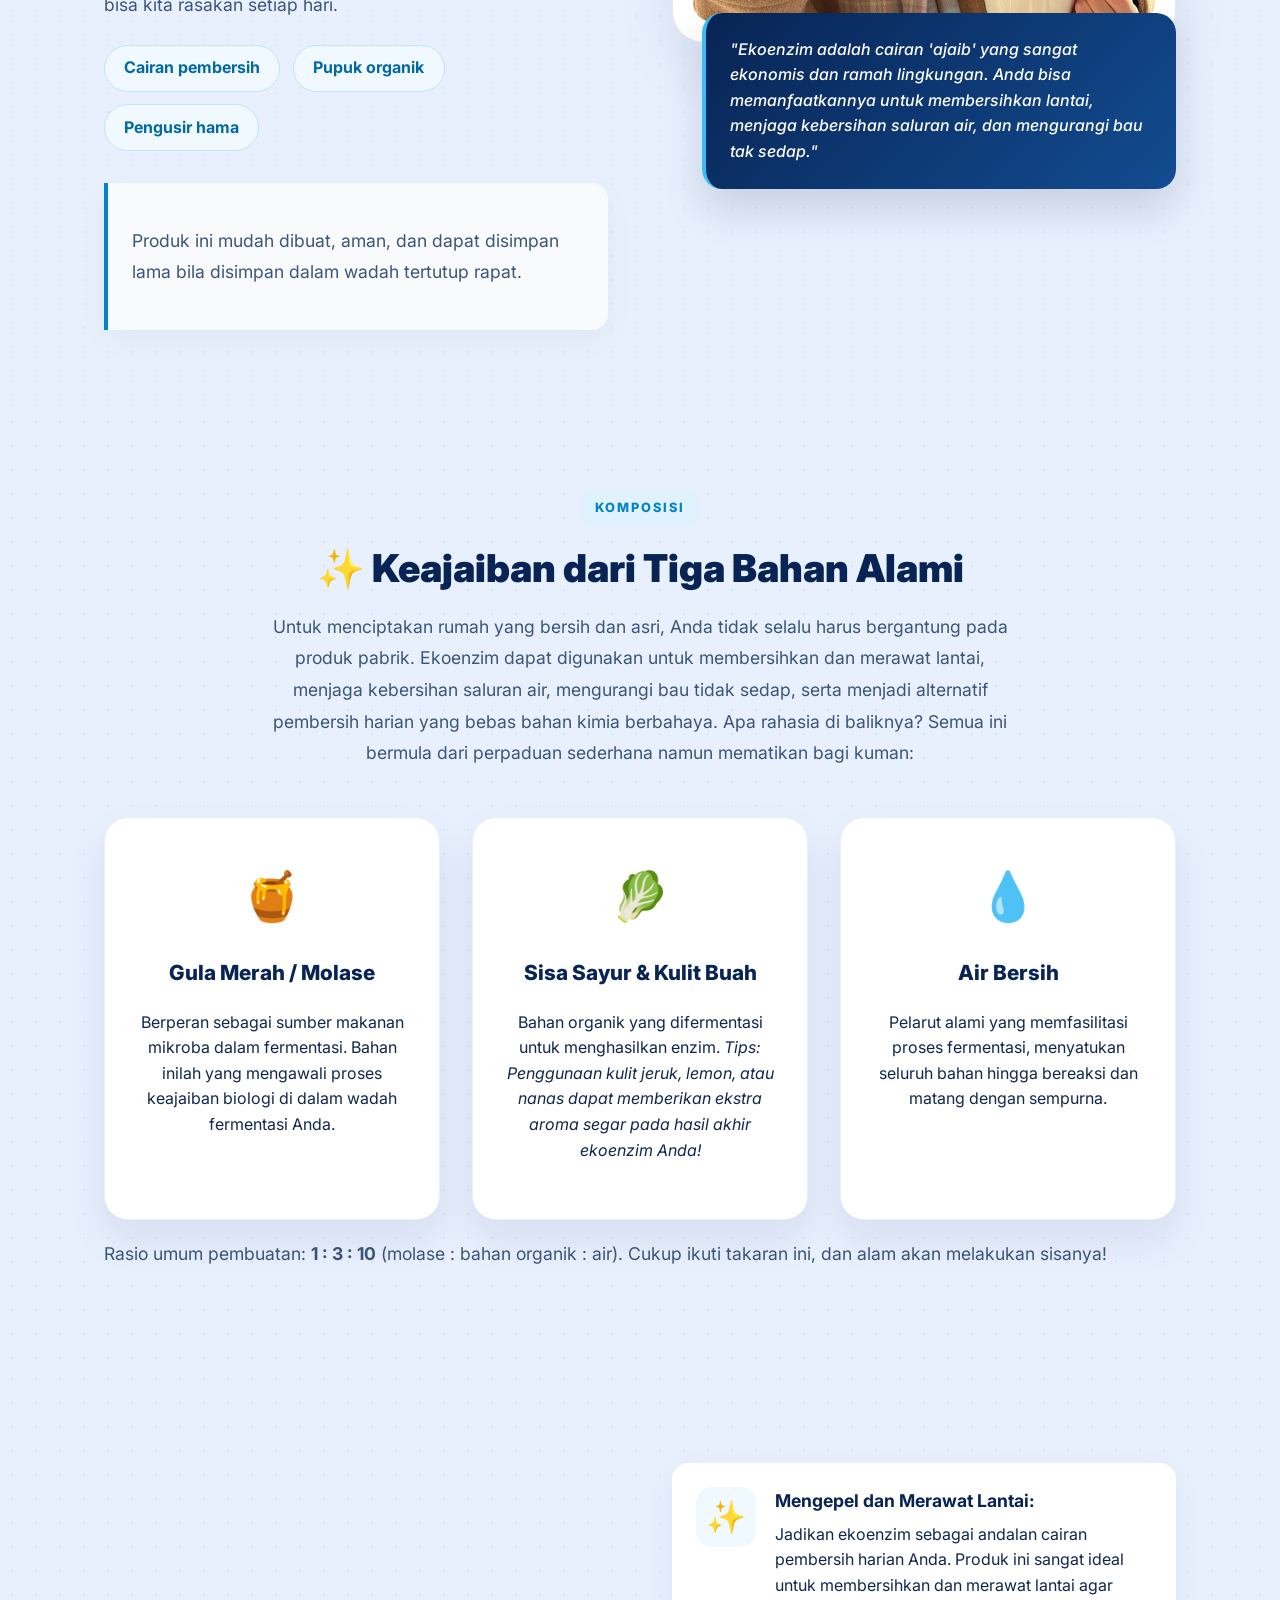
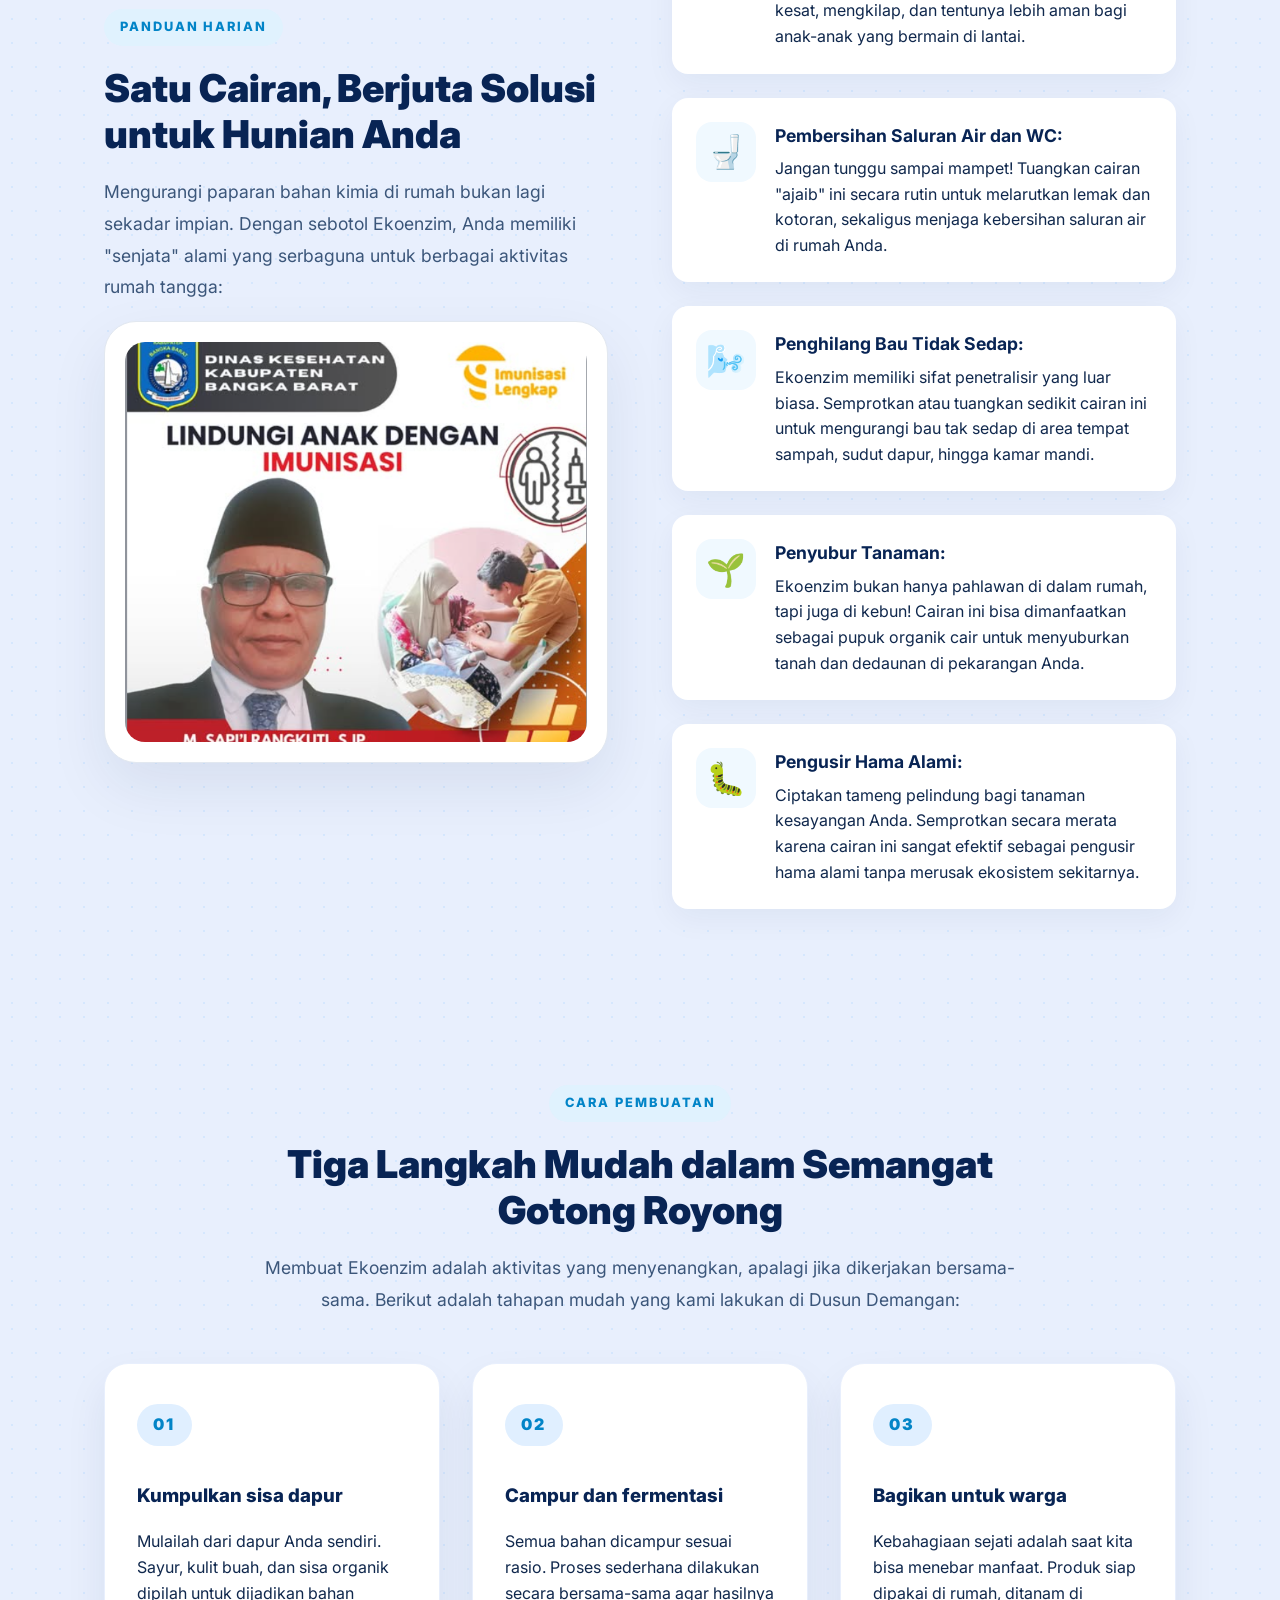
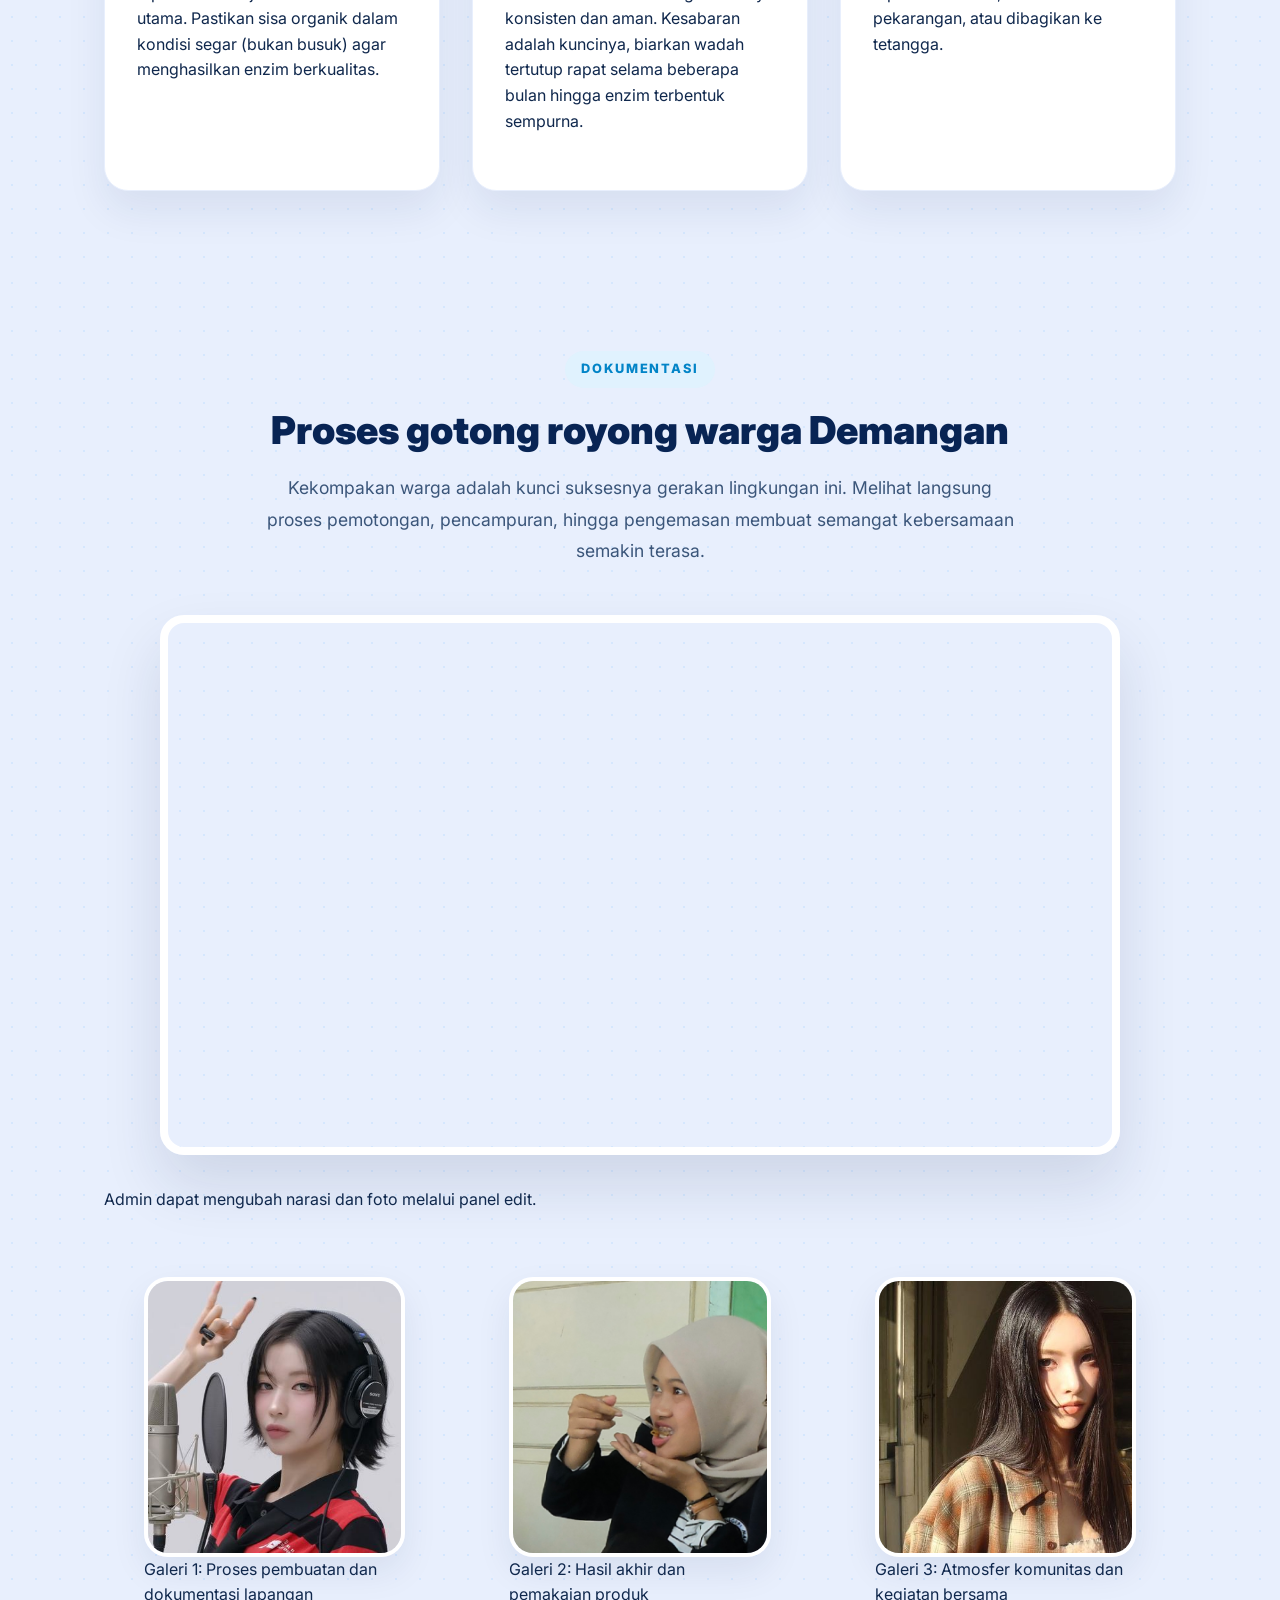
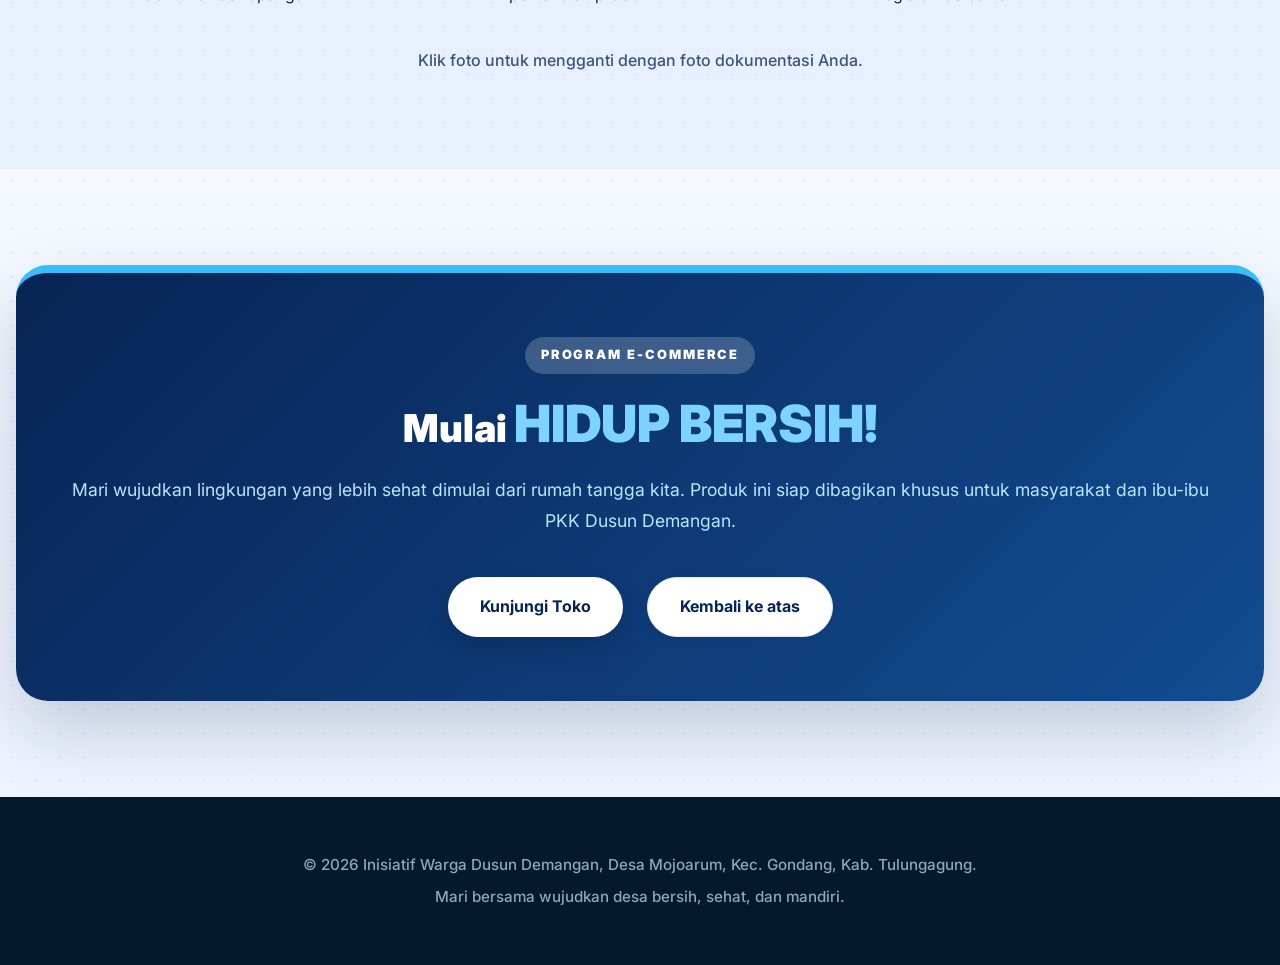
==== commit 65ab6e83: "Fix escaped quotes in quoteText" ====
--- a/index.html
+++ b/index.html
@@ -173,8 +173,7 @@
           <div class="photo-frame">
             <img class="editable-image" id="product-photo" data-image-key="product" src="assets/images/product.jpg" alt="Foto Eco Enzim Dusun Demangan">
           </div>
-          <div class="quote-card editable-text" data-edit-key="quoteText" contenteditable="false">"Ekoenzim adalah cairan \"ajaib\" yang sangat ekonomis dan ramah lingkungan. Anda bisa memanfaatkannya untuk membersihkan lantai, menjaga kebersihan saluran air, dan mengurangi bau tak sedap."
-</div>
+          <div class="quote-card editable-text" data-edit-key="quoteText" contenteditable="false">"Ekoenzim adalah cairan 'ajaib' yang sangat ekonomis dan ramah lingkungan. Anda bisa memanfaatkannya untuk membersihkan lantai, menjaga kebersihan saluran air, dan mengurangi bau tak sedap."</div>
         </div>
       </div>
     </section>
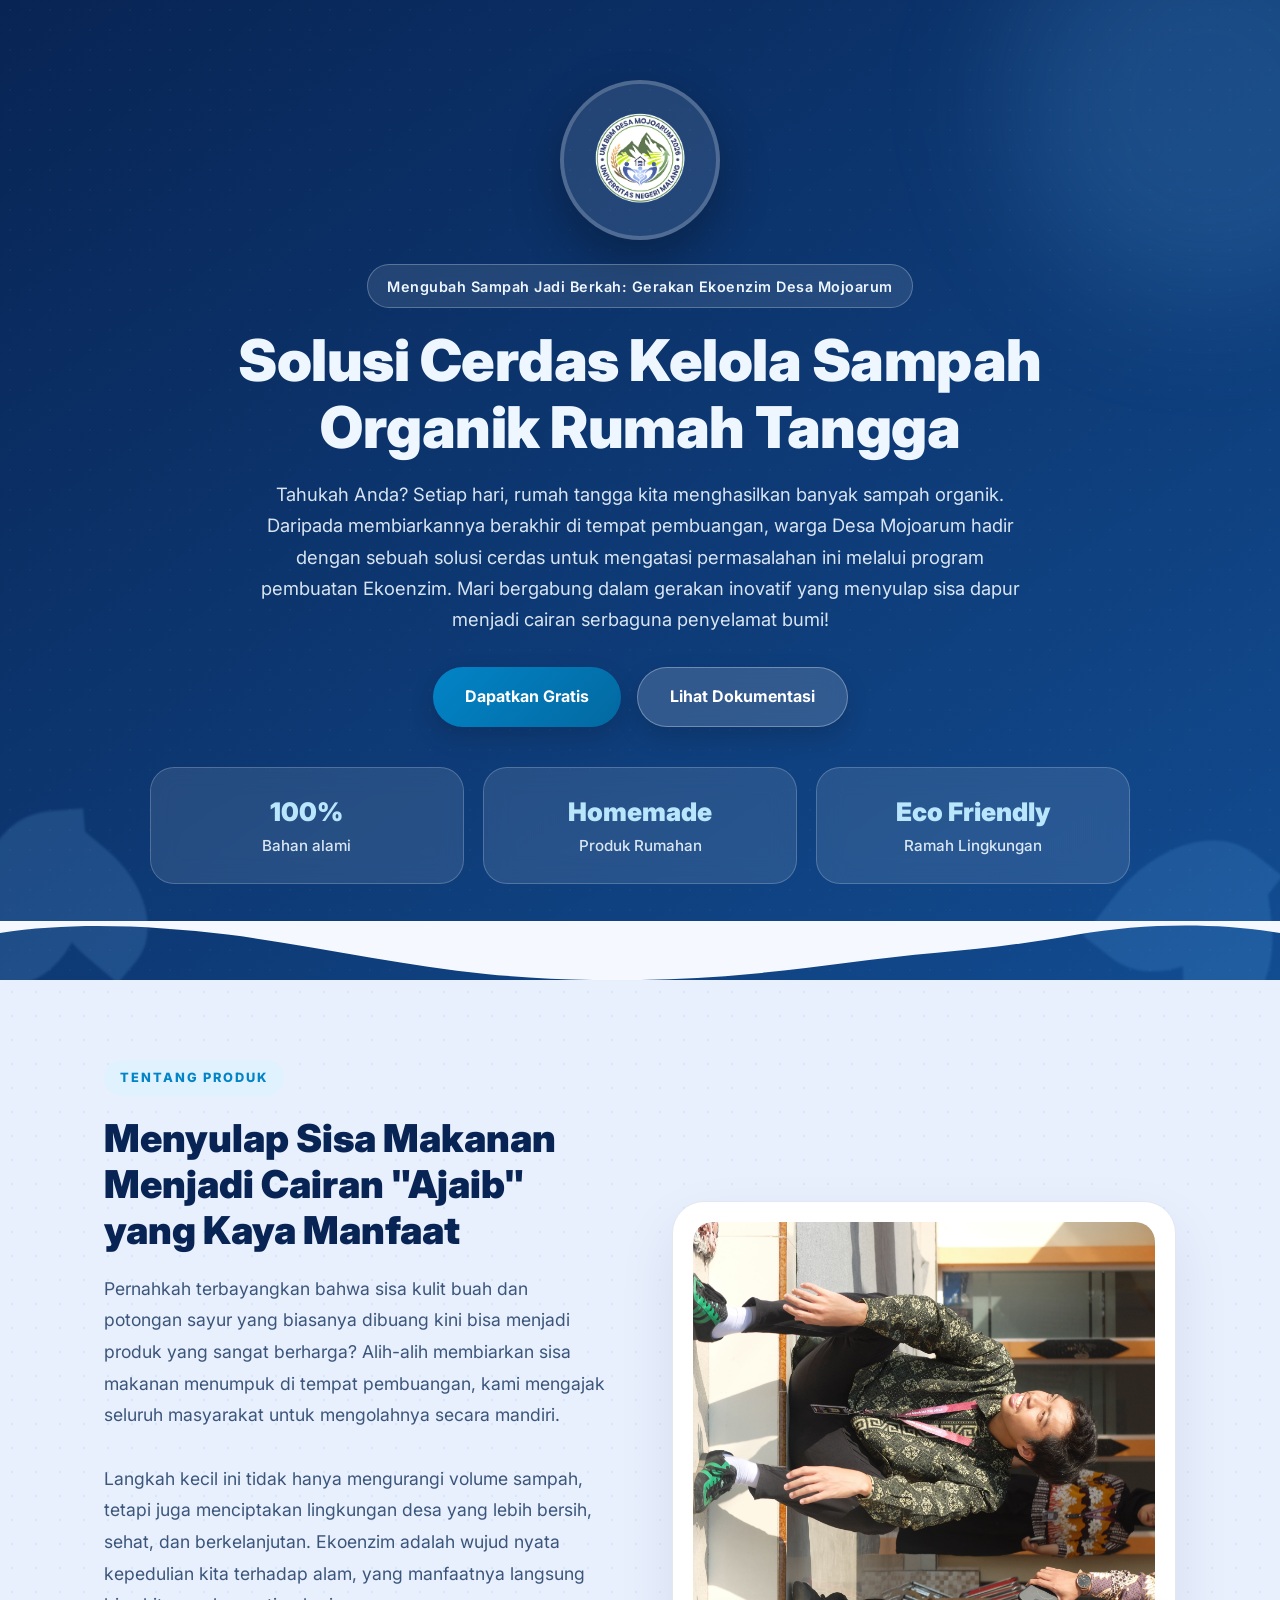
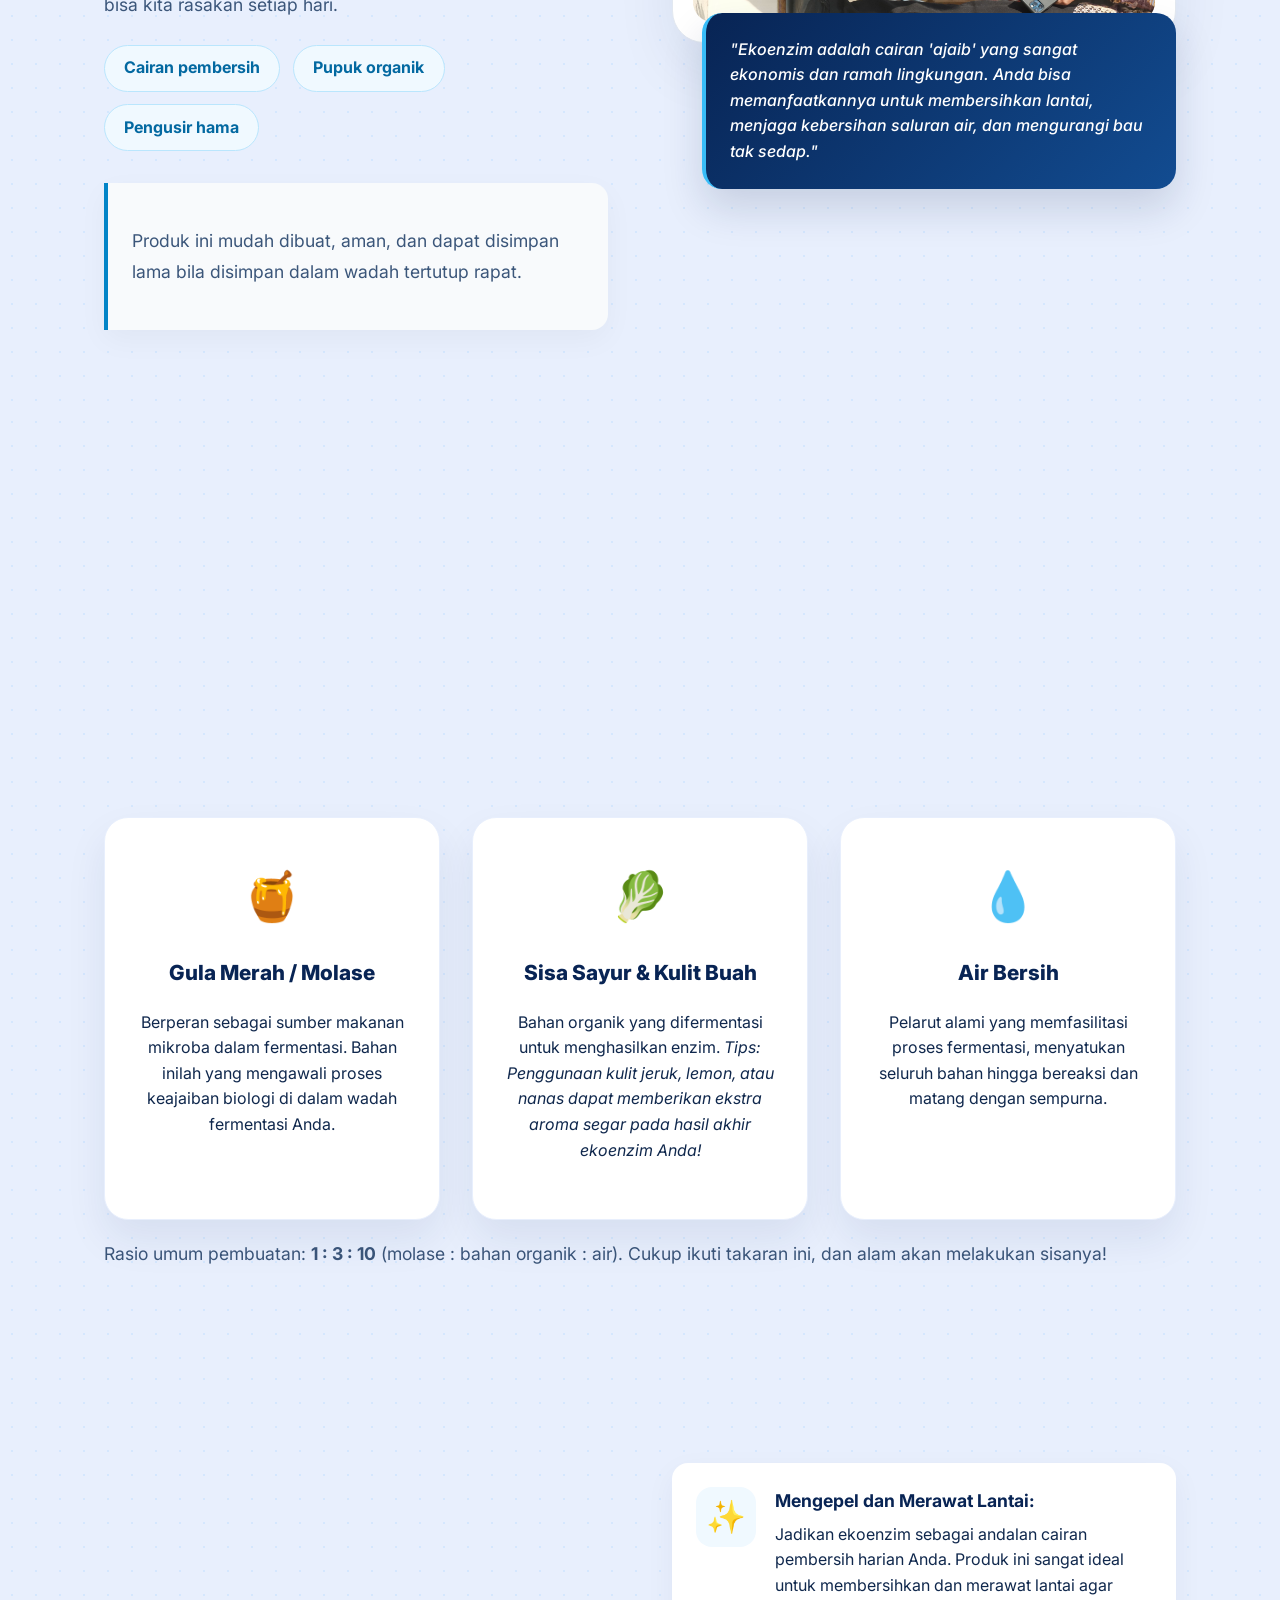
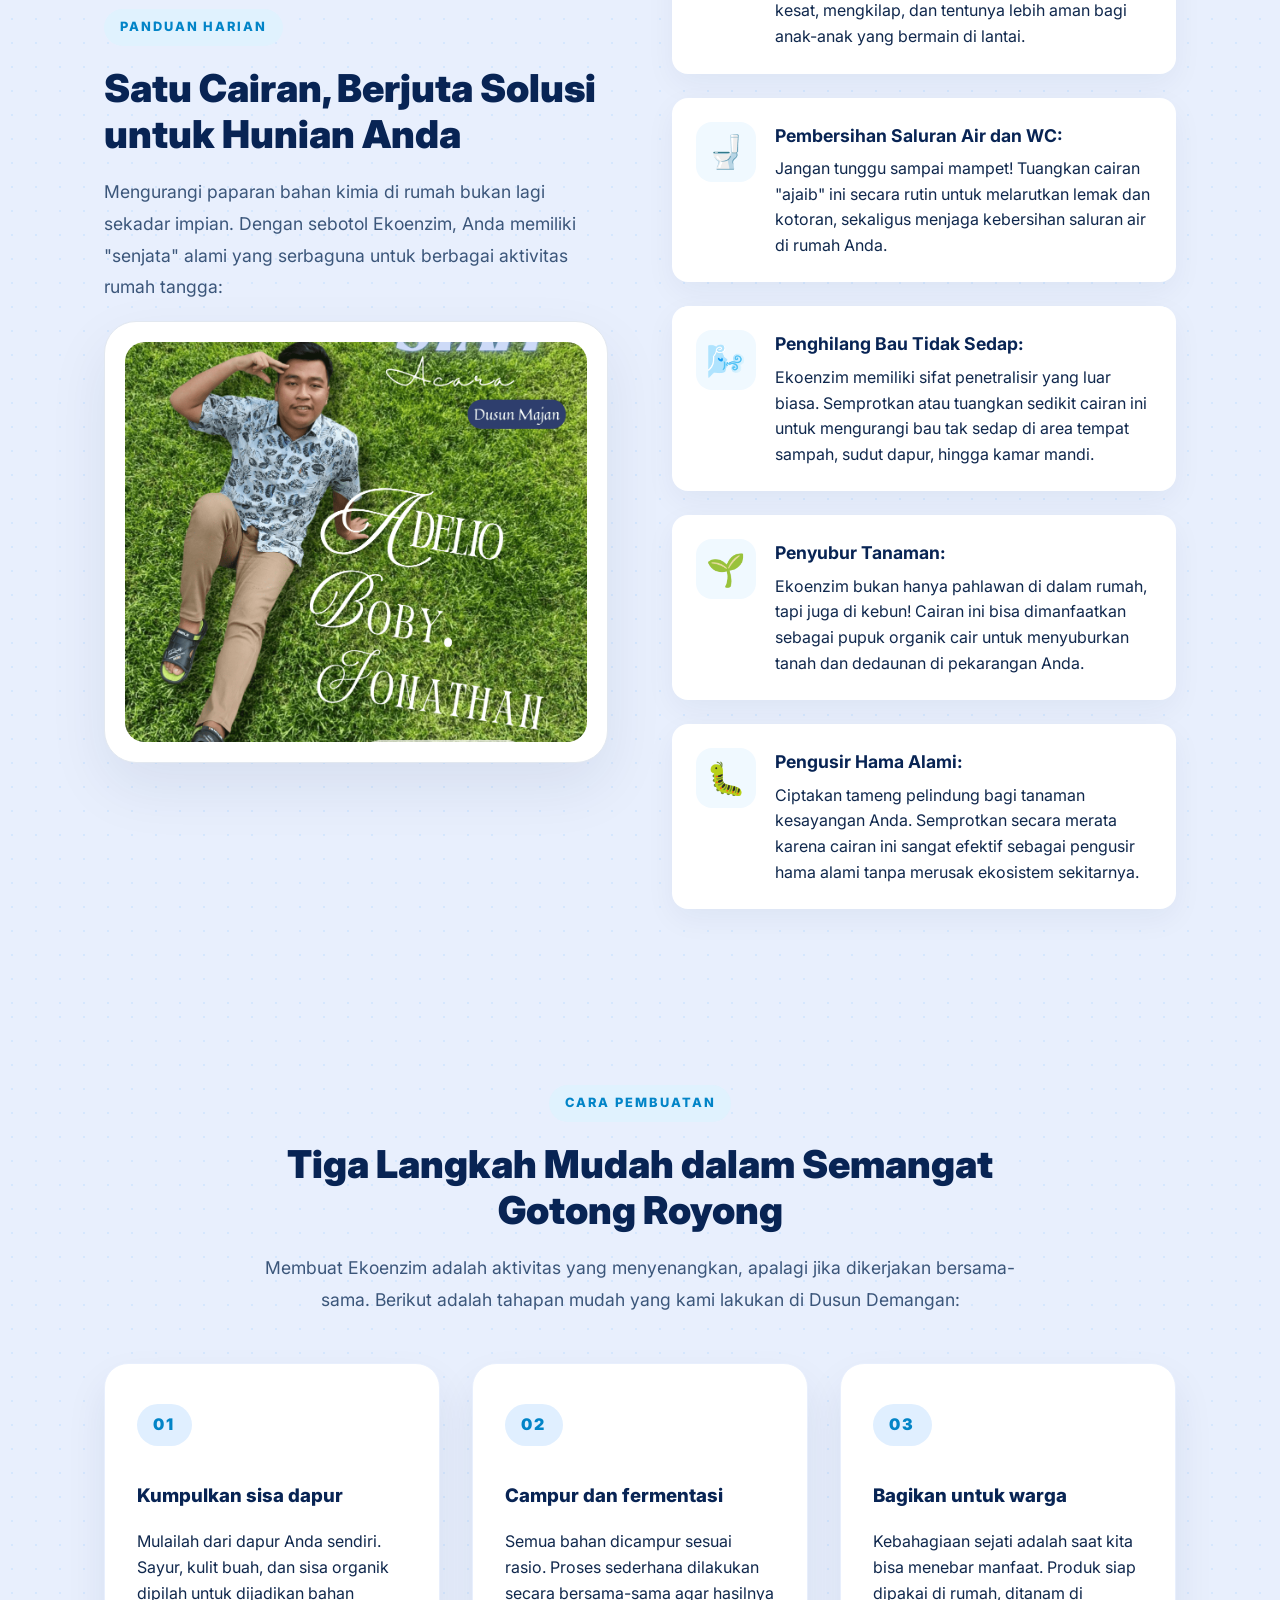
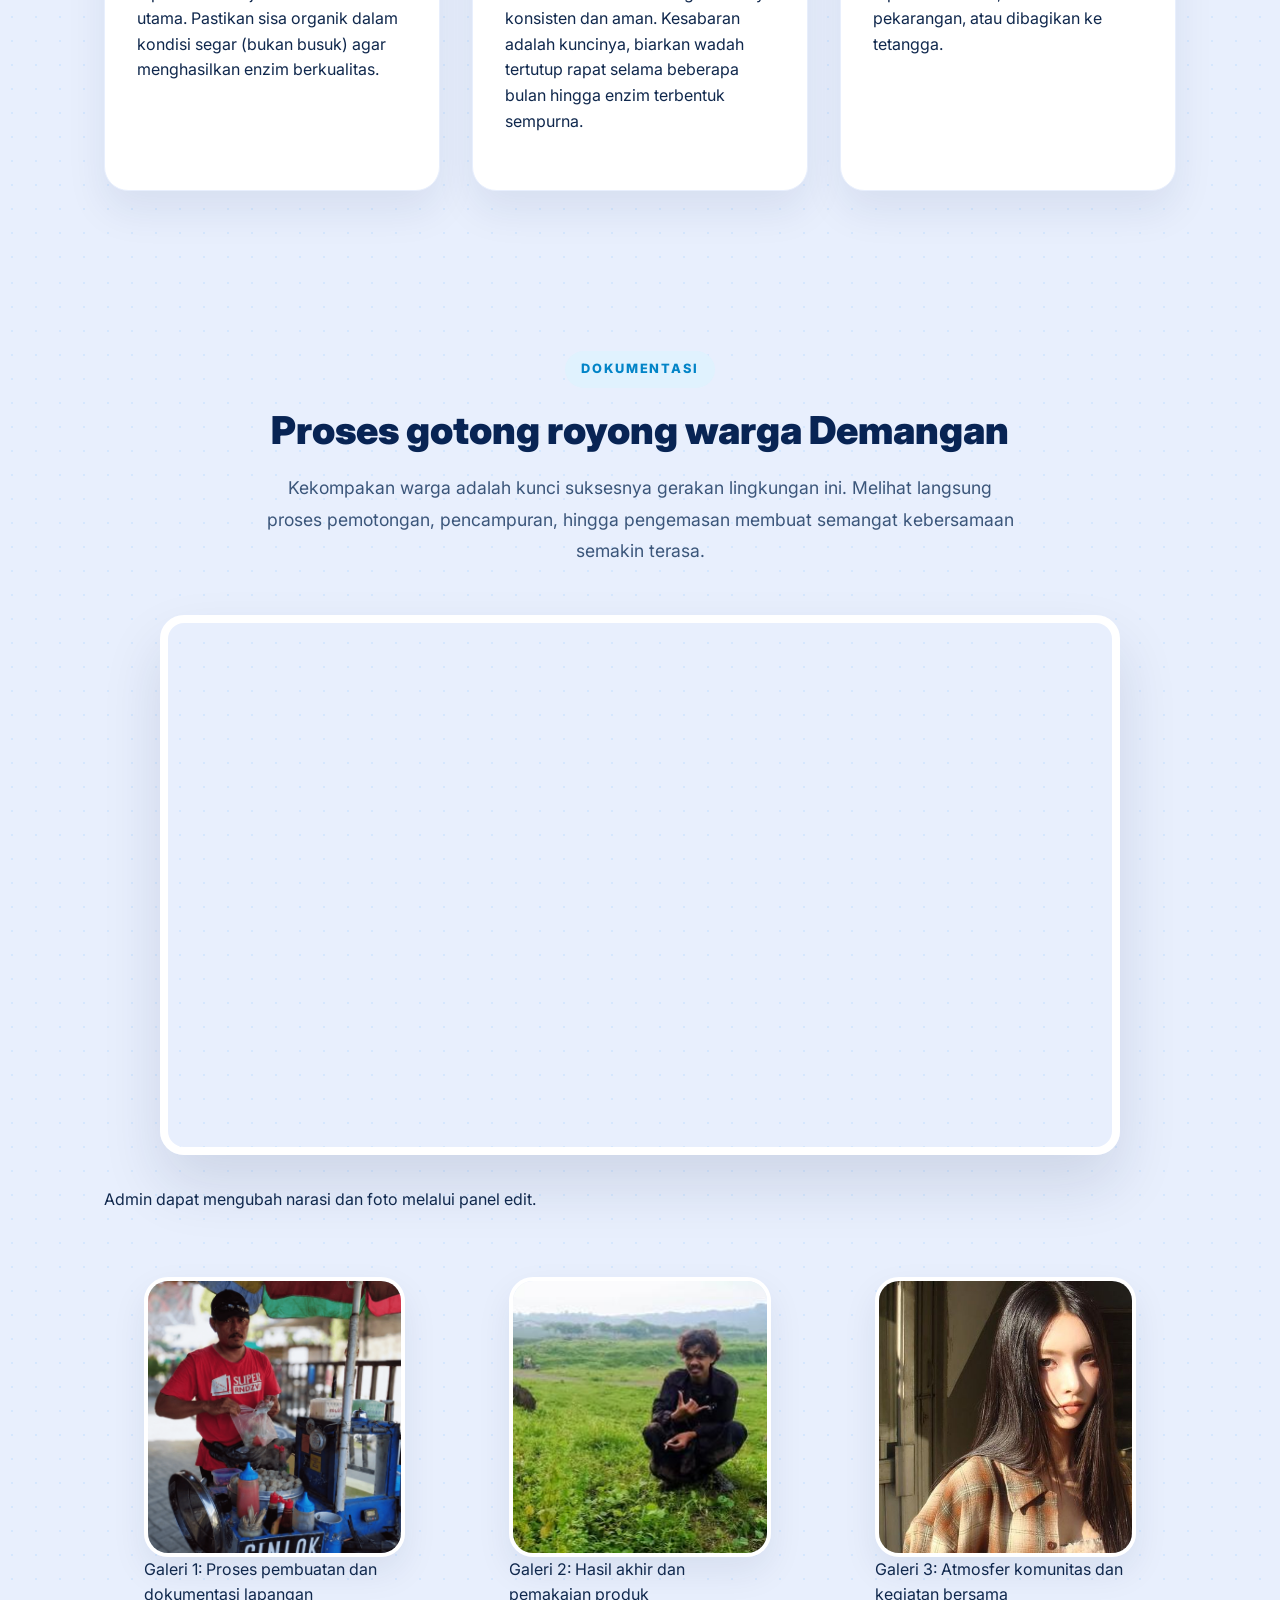
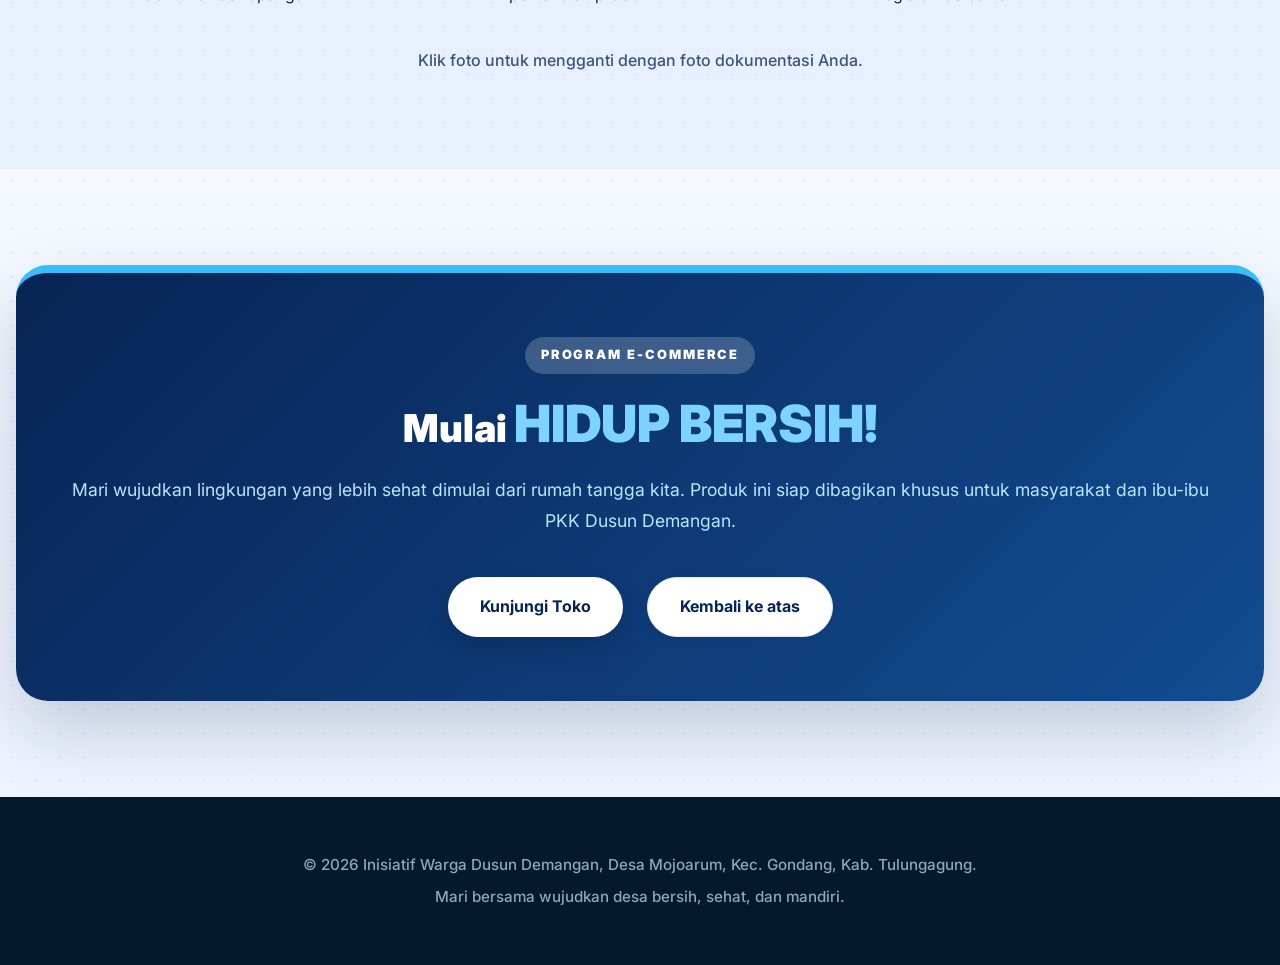
==== commit b077f001: "feat: enhance security with JWT auth and change password feature" ====
--- a/index.html
+++ b/index.html
@@ -1,360 +1,359 @@
-<!doctype html>
+<!DOCTYPE html>
+
 <html lang="id">
 <head>
-  <meta charset="utf-8" />
-  <meta name="viewport" content="width=device-width,initial-scale=1" />
-  <meta http-equiv="Cache-Control" content="no-store, no-cache, must-revalidate, proxy-revalidate" />
-  <meta http-equiv="Pragma" content="no-cache" />
-  <meta http-equiv="Expires" content="0" />
-  <title>Eco Enzim Rumahan - Dusun Demangan</title>
-  <link rel="preconnect" href="https://fonts.googleapis.com">
-  <link rel="preconnect" href="https://fonts.gstatic.com" crossorigin>
-  <link href="https://fonts.googleapis.com/css2?family=Inter:wght@400;600;800&family=Nunito:wght@400;700;900&family=Poppins:wght@400;600;800&family=Roboto:wght@400;700&family=Montserrat:wght@400;700;900&family=Lora:ital,wght@0,400;0,700;1,400&family=Oswald:wght@400;700&family=Playfair+Display:ital,wght@0,400;0,700;1,400&family=Caveat:wght@400;700&display=swap" rel="stylesheet">
-  <link rel="stylesheet" href="assets/css/styles.css?v=20260709">
+<meta charset="utf-8"/>
+<meta content="width=device-width,initial-scale=1" name="viewport"/>
+<meta content="no-store, no-cache, must-revalidate, proxy-revalidate" http-equiv="Cache-Control"/>
+<meta content="no-cache" http-equiv="Pragma"/>
+<meta content="0" http-equiv="Expires"/>
+<title>Eco Enzim Rumahan - Dusun Demangan</title>
+<link href="https://fonts.googleapis.com" rel="preconnect"/>
+<link crossorigin="" href="https://fonts.gstatic.com" rel="preconnect"/>
+<link href="https://fonts.googleapis.com/css2?family=Inter:wght@400;600;800&amp;family=Nunito:wght@400;700;900&amp;family=Poppins:wght@400;600;800&amp;family=Roboto:wght@400;700&amp;family=Montserrat:wght@400;700;900&amp;family=Lora:ital,wght@0,400;0,700;1,400&amp;family=Oswald:wght@400;700&amp;family=Playfair+Display:ital,wght@0,400;0,700;1,400&amp;family=Caveat:wght@400;700&amp;display=swap" rel="stylesheet"/>
+<link href="assets/css/styles.css?v=20260709" rel="stylesheet"/>
 </head>
 <body id="top">
-  <!-- Rich Text Toolbar (Hidden by default) -->
-  <div id="rich-text-toolbar" class="rt-toolbar" hidden>
-    <div class="rt-group">
-      <button class="rt-btn" data-command="bold" title="Bold"><b>B</b></button>
-      <button class="rt-btn" data-command="italic" title="Italic"><i>I</i></button>
-      <button class="rt-btn" data-command="underline" title="Underline"><u>U</u></button>
-    </div>
-    <div class="rt-group">
-      <select class="rt-select" id="rt-fontName" title="Font Family">
-        <option value="Inter, sans-serif">Inter</option>
-        <option value="'Poppins', sans-serif">Poppins</option>
-        <option value="'Roboto', sans-serif">Roboto</option>
-        <option value="'Nunito', sans-serif">Nunito</option>
-        <option value="'Montserrat', sans-serif">Montserrat</option>
-        <option value="'Lora', serif">Lora (Serif)</option>
-        <option value="'Oswald', sans-serif">Oswald</option>
-        <option value="'Playfair Display', serif">Playfair Display</option>
-        <option value="'Caveat', cursive">Caveat (Tulis Tangan)</option>
-      </select>
-      <select class="rt-select" id="rt-fontSize" title="Font Size">
-        <option value="3">Normal</option>
-        <option value="4">Besar</option>
-        <option value="5">Lebih Besar</option>
-        <option value="6">Sangat Besar</option>
-        <option value="7">Raksasa</option>
-      </select>
-      
-      <div class="rt-color-container">
-        <span class="rt-label">Teks:</span>
-        <div class="rt-colors-preset" id="rt-text-presets">
-          <button class="rt-color-swatch" data-color="#082454" style="background:#082454" title="Biru Gelap"></button>
-          <button class="rt-color-swatch" data-color="#0284c7" style="background:#0284c7" title="Biru Terang"></button>
-          <button class="rt-color-swatch" data-color="#10b981" style="background:#10b981" title="Hijau"></button>
-          <button class="rt-color-swatch" data-color="#ef4444" style="background:#ef4444" title="Merah"></button>
-          <button class="rt-color-swatch" data-color="#f59e0b" style="background:#f59e0b" title="Kuning"></button>
-          <button class="rt-color-swatch" data-color="#1e293b" style="background:#1e293b" title="Hitam"></button>
-        </div>
-        <input type="color" id="rt-foreColor" class="rt-color" title="Warna Kustom">
-      </div>
-      
-      <div class="rt-color-container">
-        <span class="rt-label">Stabilo:</span>
-        <div class="rt-colors-preset" id="rt-bg-presets">
-          <button class="rt-color-swatch" data-color="transparent" style="background:transparent; border:1px dashed #cbd5e1" title="Tanpa Warna"></button>
-          <button class="rt-color-swatch" data-color="#fef08a" style="background:#fef08a" title="Kuning Stabilo"></button>
-          <button class="rt-color-swatch" data-color="#bbf7d0" style="background:#bbf7d0" title="Hijau Stabilo"></button>
-          <button class="rt-color-swatch" data-color="#bfdbfe" style="background:#bfdbfe" title="Biru Stabilo"></button>
-          <button class="rt-color-swatch" data-color="#fbcfe8" style="background:#fbcfe8" title="Pink Stabilo"></button>
-        </div>
-        <input type="color" id="rt-hiliteColor" class="rt-color" title="Warna Latar Kustom" value="#ffffff">
-      </div>
-    </div>
-    <div class="rt-group">
-      <button class="rt-btn" data-command="justifyLeft" title="Rata Kiri">⫷</button>
-      <button class="rt-btn" data-command="justifyCenter" title="Rata Tengah">☰</button>
-      <button class="rt-btn" data-command="justifyRight" title="Rata Kanan">⫸</button>
-    </div>
-  </div>
-
-  <header class="hero">
-    <div class="hero-glow"></div>
-    <div class="leaf-pattern leaf-left"></div>
-    <div class="leaf-pattern leaf-right"></div>
-    <div class="hero-inner">
-      <div class="brand-block">
-        <img id="hero-logo" class="brand-logo editable-image" data-image-key="logo" src="assets/images/Logo.png" alt="Logo Eco Enzim Dusun Demangan">
-      </div>
-      <div class="hero-badge editable-text" data-edit-key="heroBadge" contenteditable="false">Mengubah Sampah Jadi Berkah: Gerakan Ekoenzim Desa Mojoarum</div>
-      <h1 class="headline editable-text" data-edit-key="heroHeadline" contenteditable="false">Solusi Cerdas Kelola Sampah Organik Rumah Tangga</h1>
-      <p class="subtext editable-text" data-edit-key="heroSubtext" contenteditable="false">Tahukah Anda? Setiap hari, rumah tangga kita menghasilkan banyak sampah organik. Di Desa Mojoarum, kami hadir dengan sebuah solusi cerdas untuk mengatasi permasalahan ini melalui program pembuatan Ekoenzim.</p>
-      <div class="hero-actions">
-        <a class="btn primary editable-text" data-edit-key="heroCtaPrimary" contenteditable="false" href="#cta">Dapatkan Gratis</a>
-        <a class="btn secondary editable-text" data-edit-key="heroCtaSecondary" contenteditable="false" href="#docs">Lihat Dokumentasi</a>
-      </div>
-      <div class="stats-grid">
-        <div class="stat-card">
-          <strong class="editable-text" data-edit-key="stat1Value" contenteditable="false">100%</strong>
-          <span class="editable-text" data-edit-key="stat1Label" contenteditable="false">Bahan alami</span>
-        </div>
-        <div class="stat-card">
-          <strong class="editable-text" data-edit-key="stat2Value" contenteditable="false">1:3:10</strong>
-          <span class="editable-text" data-edit-key="stat2Label" contenteditable="false">Rasio fermentasi</span>
-        </div>
-        <div class="stat-card">
-          <strong class="editable-text" data-edit-key="stat3Value" contenteditable="false">Gratis</strong>
-          <span class="editable-text" data-edit-key="stat3Label" contenteditable="false">Untuk warga</span>
-        </div>
-      </div>
-    </div>
-    <div class="wave-divider wave-bottom">
-      <svg viewBox="0 0 1200 120" preserveAspectRatio="none">
-        <path d="M321.39,56.44c58-10.79,114.16-30.13,172-41.86,82.39-16.72,168.19-17.73,250.45-.39C823.78,31,906.67,72,985.66,92.83c70.05,18.48,146.53,26.09,214.34,3V120H0V95.8C59.71,118.08,130.83,115.15,189.7,92.83,235.63,75.46,278.43,64.44,321.39,56.44Z" class="shape-fill"></path>
-      </svg>
-    </div>
-  </header>
-
-  <main>
-    <div id="owner-tools" class="owner-tools" hidden>
-      <div class="owner-panel">
-        <h4>Panel Admin</h4>
-        <p>Gunakan panel ini untuk mengubah teks, gambar, dan video. Setelah selesai, klik tombol <strong>Simpan Perubahan</strong>.</p>
-        
-        <div class="admin-grid">
-          <div class="admin-box">
-            <h5>Teks & Gambar</h5>
-            <div class="owner-actions">
-              <button type="button" id="toggle-edit-text" class="btn secondary light">1. Buka Mode Edit Teks</button>
-              <button type="button" class="btn secondary light owner-trigger" data-target="logo">Ganti Logo Utama</button>
-              <button type="button" class="btn secondary light owner-trigger" data-target="product">Ganti Foto Produk</button>
-              <button type="button" class="btn secondary light owner-trigger" data-target="gallery1">Ganti Galeri 1</button>
-              <button type="button" class="btn secondary light owner-trigger" data-target="gallery2">Ganti Galeri 2</button>
-              <button type="button" class="btn secondary light owner-trigger" data-target="gallery3">Ganti Galeri 3</button>
-              <button type="button" class="btn secondary light owner-trigger" data-target="usage">Ganti Foto Panduan</button>
-            </div>
-          </div>
-          
-          <div class="admin-box">
-            <h5>Video YouTube</h5>
-            <div class="youtube-input-wrap">
-              <input type="text" id="youtube-link-input" placeholder="Tempel link YouTube (contoh: https://youtu.be/dQw4w9WgXcQ)">
-              <button type="button" id="apply-youtube" class="btn secondary light">Terapkan Video</button>
-            </div>
-          </div>
-          
-          <div class="admin-box save-box">
-            <h5>Simpan</h5>
-            <button type="button" id="save-content" class="btn primary">Simpan Semua Perubahan</button>
-            <div class="progress-container" id="save-progress-container" hidden>
-              <div class="progress-bar" id="save-progress-bar"></div>
-            </div>
-            <p id="save-status" class="save-status">Status: Belum ada perubahan disimpan.</p>
-            <div class="owner-actions inline">
-              <a href="admin.html" class="btn secondary light small">Menu Admin</a>
-              <button type="button" id="logout-admin" class="btn secondary light small">Keluar</button>
-              <button type="button" id="clear-preview" class="btn secondary light small">Reset</button>
-            </div>
-          </div>
-        </div>
-      </div>
-    </div>
-
-    <section class="section about">
-      <div class="container two-col">
-        <div class="col text reveal">
-          <div class="eyebrow">Tentang produk</div>
-          <h2 class="editable-text" data-edit-key="aboutTitle" contenteditable="false">Alih-alih membiarkan sisa makanan menumpuk di tempat pembuangan, kami mengajak seluruh masyarakat untuk mengolahnya secara mandiri.</h2>
-          <p class="editable-text" data-edit-key="aboutText" contenteditable="false">Langkah kecil ini tidak hanya mengurangi volume sampah, tetapi juga menciptakan lingkungan desa yang lebih bersih, sehat, dan berkelanjutan.</p>
-          <div class="feature-pills">
-            <span class="pill editable-text" data-edit-key="pill1" contenteditable="false">Cairan pembersih</span>
-            <span class="pill editable-text" data-edit-key="pill2" contenteditable="false">Pupuk organik</span>
-            <span class="pill editable-text" data-edit-key="pill3" contenteditable="false">Pengusir hama</span>
-          </div>
-          <div class="info-card">
-            <p class="editable-text" data-edit-key="aboutNote" contenteditable="false">Produk ini mudah dibuat, aman, dan dapat disimpan lama bila disimpan dalam wadah tertutup rapat.</p>
-          </div>
-        </div>
-        <div class="col media reveal">
-          <div class="photo-frame">
-            <img class="editable-image" id="product-photo" data-image-key="product" src="assets/images/product.jpg" alt="Foto Eco Enzim Dusun Demangan">
-          </div>
-          <div class="quote-card editable-text" data-edit-key="quoteText" contenteditable="false">"Ekoenzim adalah cairan 'ajaib' yang sangat ekonomis dan ramah lingkungan. Anda bisa memanfaatkannya untuk membersihkan lantai, menjaga kebersihan saluran air, dan mengurangi bau tak sedap."</div>
-        </div>
-      </div>
-    </section>
-
-    <section class="section composition">
-      <div class="container">
-        <div class="section-heading reveal">
-          <div class="eyebrow">Komposisi</div>
-          <h2 class="section-title editable-text" data-edit-key="compositionTitle" contenteditable="false">✨ Manfaat Serbaguna untuk Sehari-hari</h2>
-          <p class="editable-text" data-edit-key="compositionText" contenteditable="false">Ekoenzim dapat digunakan untuk membersihkan dan merawat lantai, menjaga kebersihan saluran air, mengurangi bau tidak sedap, serta menjadi alternatif pembersih harian yang bebas bahan kimia berbahaya.</p>
-        </div>
-        <div class="grid three reveal">
-          <div class="card hover-lift">
-            <div class="icon">🍯</div>
-              <h3 class="editable-text" data-edit-key="compositionItem1Title" contenteditable="false">Gula Merah / Molase</h3>
-              <p class="editable-text" data-edit-key="compositionItem1Desc" contenteditable="false">Berperan sebagai sumber makanan mikroba dalam fermentasi.</p>
-          </div>
-          <div class="card hover-lift">
-            <div class="icon">🥬</div>
-              <h3 class="editable-text" data-edit-key="compositionItem2Title" contenteditable="false">Sisa Sayur & Kulit Buah</h3>
-              <p class="editable-text" data-edit-key="compositionItem2Desc" contenteditable="false">Bahan organik yang difermentasi untuk menghasilkan enzim.</p>
-          </div>
-          <div class="card hover-lift">
-            <div class="icon">💧</div>
-              <h3 class="editable-text" data-edit-key="compositionItem3Title" contenteditable="false">Air Bersih</h3>
-              <p class="editable-text" data-edit-key="compositionItem3Desc" contenteditable="false">Pelarut alami yang memfasilitasi proses fermentasi.</p>
-          </div>
-        </div>
-        <p class="ratio editable-text" data-edit-key="compositionRatio" contenteditable="false">Rasio umum pembuatan: <strong>1 : 3 : 10</strong> (molase : bahan organik : air)</p>
-      </div>
-    </section>
-
-    <section class="section usage">
-      <div class="container two-col">
-        <div class="col text reveal">
-          <div class="eyebrow editable-text" data-edit-key="usageEyebrow" contenteditable="false">Panduan Harian</div>
-          <h2 class="editable-text" data-edit-key="usageTitle" contenteditable="false">Satu Cairan, Beragam Solusi Rumah Tangga</h2>
-          <p class="editable-text" data-edit-key="usageDesc" contenteditable="false">Dengan mengganti produk berbahan kimia ke Ekoenzim, Anda turut menjaga kesehatan keluarga sekaligus merawat bumi. Berikut adalah cara praktis mengaplikasikannya di rumah:</p>
-          <div class="photo-frame mt-2">
-            <img class="editable-image" id="usage-photo" data-image-key="usage" src="assets/images/gallery2-placeholder.svg" alt="Ilustrasi penggunaan">
-          </div>
-        </div>
-        <div class="col list reveal">
-          <ul class="usage-list">
-            <li>
-              <div class="icon">✨</div>
-              <div>
-                <strong class="editable-text" data-edit-key="usagePoint1Title" contenteditable="false">Mengepel dan Merawat Lantai:</strong>
-                <span class="editable-text" data-edit-key="usagePoint1Desc" contenteditable="false">Jadikan ekoenzim sebagai andalan cairan pembersih harian untuk membersihkan dan merawat lantai rumah Anda agar bersih kesat secara alami.</span>
-              </div>
-            </li>
-            <li>
-              <div class="icon">🚽</div>
-              <div>
-                <strong class="editable-text" data-edit-key="usagePoint2Title" contenteditable="false">Pembersihan WC dan Saluran Air:</strong>
-                <span class="editable-text" data-edit-key="usagePoint2Desc" contenteditable="false">Tuangkan cairan "ajaib" ini secara berkala untuk menjaga kebersihan saluran air serta mencegah kotoran menempel.</span>
-              </div>
-            </li>
-            <li>
-              <div class="icon">🌬️</div>
-              <div>
-                <strong class="editable-text" data-edit-key="usagePoint3Title" contenteditable="false">Penghilang Bau Tidak Sedap:</strong>
-                <span class="editable-text" data-edit-key="usagePoint3Desc" contenteditable="false">Semprotkan atau tuangkan ekoenzim untuk mengurangi bau tidak sedap di sudut-sudut ruangan, area tempat sampah, atau kamar mandi.</span>
-              </div>
-            </li>
-            <li>
-              <div class="icon">🌱</div>
-              <div>
-                <strong class="editable-text" data-edit-key="usagePoint4Title" contenteditable="false">Penyubur Tanaman:</strong>
-                <span class="editable-text" data-edit-key="usagePoint4Desc" contenteditable="false">Encerkan dengan air dan gunakan sebagai pupuk organik cair yang sangat baik untuk menyuburkan tanaman di pekarangan Anda.</span>
-              </div>
-            </li>
-            <li>
-              <div class="icon">🐛</div>
-              <div>
-                <strong class="editable-text" data-edit-key="usagePoint5Title" contenteditable="false">Pengusir Hama Alami:</strong>
-                <span class="editable-text" data-edit-key="usagePoint5Desc" contenteditable="false">Aplikasikan cairan ini di area yang rentan, karena selain menyuburkan tanaman, ekoenzim juga ampuh sebagai pengusir hama yang aman dan ramah lingkungan.</span>
-              </div>
-            </li>
-          </ul>
-        </div>
-      </div>
-    </section>
-
-    <section class="section highlight">
-      <div class="container">
-        <div class="section-heading reveal">
-          <div class="eyebrow editable-text" data-edit-key="stepsEyebrow" contenteditable="false">Cara Pembuatan</div>
-          <h2 class="editable-text" data-edit-key="stepsTitle" contenteditable="false">Tiga Langkah Mudah dalam Semangat Gotong Royong</h2>
-          <p class="editable-text" data-edit-key="stepsDesc" contenteditable="false">Membuat Ekoenzim adalah aktivitas yang menyenangkan, apalagi jika dikerjakan bersama-sama. Berikut adalah tahapan mudah yang kami lakukan di Dusun Demangan:</p>
-        </div>
-        <div class="steps-grid">
-          <div class="step-card reveal" data-popup-key="step1Popup">
-            <span class="step-number">01</span>
-            <h3 class="editable-text" data-edit-key="step1Title" contenteditable="false">Kumpulkan sisa dapur</h3>
-            <p class="editable-text" data-edit-key="step1Text" contenteditable="false">Sayur, kulit buah, dan sisa organik dipilah untuk dijadikan bahan utama.</p>
-          </div>
-          <div class="step-card reveal" data-popup-key="step2Popup">
-            <span class="step-number">02</span>
-            <h3 class="editable-text" data-edit-key="step2Title" contenteditable="false">Campur dan fermentasi</h3>
-            <p class="editable-text" data-edit-key="step2Text" contenteditable="false">Proses sederhana dilakukan secara bersama-sama agar hasilnya konsisten dan aman.</p>
-          </div>
-          <div class="step-card reveal" data-popup-key="step3Popup">
-            <span class="step-number">03</span>
-            <h3 class="editable-text" data-edit-key="step3Title" contenteditable="false">Bagikan untuk warga</h3>
-            <p class="editable-text" data-edit-key="step3Text" contenteditable="false">Produk siap dipakai di rumah, ditanam di pekarangan, atau dibagikan ke tetangga.</p>
-          </div>
-        </div>
-      </div>
-    </section>
-
-    <section id="docs" class="section docs">
-      <div class="container">
-        <div class="section-heading reveal">
-          <div class="eyebrow">Dokumentasi</div>
-          <h2 class="editable-text" data-edit-key="docsTitle" contenteditable="false">Proses gotong royong warga Demangan</h2>
-          <p class="editable-text" data-edit-key="docsText" contenteditable="false">Melihat langsung proses pemotongan, pencampuran, hingga pengemasan membuat semangat kebersamaan semakin terasa.</p>
-        </div>
-        <div class="video-wrap reveal">
-          <iframe id="video-iframe" src="https://www.youtube.com/embed/dQw4w9WgXcQ" frameborder="0" allowfullscreen title="Dokumentasi"></iframe>
-        </div>
-        <div class="video-controls reveal">
-          <span class="admin-hint editable-text" data-edit-key="adminHint" contenteditable="false">Admin dapat mengubah narasi dan foto melalui panel edit.</span>
-        </div>
-
-        <div class="gallery reveal">
-          <figure class="gallery-item">
-            <img class="editable-image" id="gal1" data-image-key="gallery1" data-caption="Galeri 1: Proses pembuatan dan dokumentasi lapangan" src="assets/images/galeri-1.jpg" alt="Galeri 1">
-            <figcaption class="image-caption editable-text" data-edit-key="gallery1Caption" contenteditable="false">Galeri 1: Proses pembuatan dan dokumentasi lapangan</figcaption>
-          </figure>
-          <figure class="gallery-item">
-            <img class="editable-image" id="gal2" data-image-key="gallery2" data-caption="Galeri 2: Hasil akhir dan pemakaian produk" src="assets/images/galeri-2.jpg" alt="Galeri 2">
-            <figcaption class="image-caption editable-text" data-edit-key="gallery2Caption" contenteditable="false">Galeri 2: Hasil akhir dan pemakaian produk</figcaption>
-          </figure>
-          <figure class="gallery-item">
-            <img class="editable-image" id="gal3" data-image-key="gallery3" data-caption="Galeri 3: Atmosfer komunitas dan kegiatan bersama" src="assets/images/galeri-3.jpg" alt="Galeri 3">
-            <figcaption class="image-caption editable-text" data-edit-key="gallery3Caption" contenteditable="false">Galeri 3: Atmosfer komunitas dan kegiatan bersama</figcaption>
-          </figure>
-        </div>
-        <p class="caption editable-text" data-edit-key="galleryCaption" contenteditable="false">Klik foto untuk mengganti dengan foto dokumentasi Anda.</p>
-      </div>
-    </section>
-
-    <section id="cta" class="section cta">
-      <div class="cta-box reveal">
-        <div class="eyebrow accent editable-text" data-edit-key="ctaEyebrow" contenteditable="false">Program khusus</div>
-        <h2 class="editable-text" data-edit-key="ctaTitle" contenteditable="false">Program Pembagian <span class="big-red">GRATIS</span> untuk Warga!</h2>
-        <p class="editable-text" data-edit-key="ctaText" contenteditable="false">Produk ini siap dibagikan khusus untuk masyarakat dan ibu-ibu PKK Dusun Demangan.</p>
-        <div class="cta-actions">
-          <a id="whatsapp-btn" class="btn contact editable-text" data-edit-key="whatsappText" contenteditable="false" href="#" data-phone="+6281216954172">Hubungi Pengurus PKK</a>
-          <a class="btn secondary light" href="#top">Kembali ke atas</a>
-        </div>
-      </div>
-    </section>
-  </main>
-
-  <footer class="footer">
-    <p class="editable-text" data-edit-key="footerLine1" contenteditable="false">© 2026 Inisiatif Warga Dusun Demangan, Desa Mojoarum, Kec. Gondang, Kab. Tulungagung.</p>
-    <p class="editable-text" data-edit-key="footerLine2" contenteditable="false">Mari bersama wujudkan desa bersih, sehat, dan mandiri.</p>
-  </footer>
-
-  <div id="preview-modal" class="preview-modal hidden" aria-hidden="true">
-    <div class="preview-backdrop"></div>
-    <div class="preview-panel" role="dialog" aria-modal="true">
-      <button id="preview-close" class="preview-close" aria-label="Tutup preview">×</button>
-      <div id="preview-text-view" class="preview-view">
-        <h3 id="preview-text-title" class="preview-title"></h3>
-        <div id="preview-text-body" class="preview-body"></div>
-      </div>
-      <div id="preview-image-view" class="preview-view hidden">
-        <button id="preview-prev" class="preview-nav preview-prev" aria-label="Gambar sebelumnya">‹</button>
-        <div class="preview-image-wrap">
-          <img id="preview-image" class="preview-image" src="" alt="Preview gambar">
-          <p id="preview-image-caption" class="preview-image-caption"></p>
-        </div>
-        <button id="preview-next" class="preview-nav preview-next" aria-label="Gambar berikutnya">›</button>
-      </div>
-    </div>
-  </div>
-
-  <input type="file" id="img-file-input" accept="image/*" style="display:none">
-  <script src="assets/js/script.js?v=20260709"></script>
+<!-- Rich Text Toolbar (Hidden by default) -->
+<div class="rt-toolbar" hidden="" id="rich-text-toolbar">
+<div class="rt-group">
+<button class="rt-btn" data-command="bold" title="Bold"><b>B</b></button>
+<button class="rt-btn" data-command="italic" title="Italic"><i>I</i></button>
+<button class="rt-btn" data-command="underline" title="Underline"><u>U</u></button>
+</div>
+<div class="rt-group">
+<select class="rt-select" id="rt-fontName" title="Font Family">
+<option value="Inter, sans-serif">Inter</option>
+<option value="'Poppins', sans-serif">Poppins</option>
+<option value="'Roboto', sans-serif">Roboto</option>
+<option value="'Nunito', sans-serif">Nunito</option>
+<option value="'Montserrat', sans-serif">Montserrat</option>
+<option value="'Lora', serif">Lora (Serif)</option>
+<option value="'Oswald', sans-serif">Oswald</option>
+<option value="'Playfair Display', serif">Playfair Display</option>
+<option value="'Caveat', cursive">Caveat (Tulis Tangan)</option>
+</select>
+<select class="rt-select" id="rt-fontSize" title="Font Size">
+<option value="3">Normal</option>
+<option value="4">Besar</option>
+<option value="5">Lebih Besar</option>
+<option value="6">Sangat Besar</option>
+<option value="7">Raksasa</option>
+</select>
+<div class="rt-color-container">
+<span class="rt-label">Teks:</span>
+<div class="rt-colors-preset" id="rt-text-presets">
+<button class="rt-color-swatch" data-color="#082454" style="background:#082454" title="Biru Gelap"></button>
+<button class="rt-color-swatch" data-color="#0284c7" style="background:#0284c7" title="Biru Terang"></button>
+<button class="rt-color-swatch" data-color="#10b981" style="background:#10b981" title="Hijau"></button>
+<button class="rt-color-swatch" data-color="#ef4444" style="background:#ef4444" title="Merah"></button>
+<button class="rt-color-swatch" data-color="#f59e0b" style="background:#f59e0b" title="Kuning"></button>
+<button class="rt-color-swatch" data-color="#1e293b" style="background:#1e293b" title="Hitam"></button>
+</div>
+<input class="rt-color" id="rt-foreColor" title="Warna Kustom" type="color"/>
+</div>
+<div class="rt-color-container">
+<span class="rt-label">Stabilo:</span>
+<div class="rt-colors-preset" id="rt-bg-presets">
+<button class="rt-color-swatch" data-color="transparent" style="background:transparent; border:1px dashed #cbd5e1" title="Tanpa Warna"></button>
+<button class="rt-color-swatch" data-color="#fef08a" style="background:#fef08a" title="Kuning Stabilo"></button>
+<button class="rt-color-swatch" data-color="#bbf7d0" style="background:#bbf7d0" title="Hijau Stabilo"></button>
+<button class="rt-color-swatch" data-color="#bfdbfe" style="background:#bfdbfe" title="Biru Stabilo"></button>
+<button class="rt-color-swatch" data-color="#fbcfe8" style="background:#fbcfe8" title="Pink Stabilo"></button>
+</div>
+<input class="rt-color" id="rt-hiliteColor" title="Warna Latar Kustom" type="color" value="#ffffff"/>
+</div>
+</div>
+<div class="rt-group">
+<button class="rt-btn" data-command="justifyLeft" title="Rata Kiri">⫷</button>
+<button class="rt-btn" data-command="justifyCenter" title="Rata Tengah">☰</button>
+<button class="rt-btn" data-command="justifyRight" title="Rata Kanan">⫸</button>
+</div>
+</div>
+<header class="hero">
+<div class="hero-glow"></div>
+<div class="leaf-pattern leaf-left"></div>
+<div class="leaf-pattern leaf-right"></div>
+<div class="hero-inner">
+<div class="brand-block">
+<img alt="Logo Eco Enzim Dusun Demangan" class="brand-logo editable-image" data-image-key="logo" id="hero-logo" src="assets/images/Logo.png"/>
+</div>
+<div class="hero-badge editable-text" contenteditable="false" data-edit-key="heroBadge">Mengubah Sampah Jadi Berkah: Gerakan Ekoenzim Desa Mojoarum</div>
+<h1 class="headline editable-text" contenteditable="false" data-edit-key="heroHeadline">Solusi Cerdas Kelola Sampah Organik Rumah Tangga</h1>
+<p class="subtext editable-text" contenteditable="false" data-edit-key="heroSubtext">Tahukah Anda? Setiap hari, rumah tangga kita menghasilkan banyak sampah organik. Daripada membiarkannya berakhir di tempat pembuangan, warga Desa Mojoarum hadir dengan sebuah solusi cerdas untuk mengatasi permasalahan ini melalui program pembuatan Ekoenzim. Mari bergabung dalam gerakan inovatif yang menyulap sisa dapur menjadi cairan serbaguna penyelamat bumi!</p>
+<div class="hero-actions">
+<a class="btn primary editable-text" contenteditable="false" data-edit-key="heroCtaPrimary" href="#cta">Dapatkan Gratis</a>
+<a class="btn secondary editable-text" contenteditable="false" data-edit-key="heroCtaSecondary" href="#docs">Lihat Dokumentasi</a>
+</div>
+<div class="stats-grid">
+<div class="stat-card">
+<strong class="editable-text" contenteditable="false" data-edit-key="stat1Value">100%</strong>
+<span class="editable-text" contenteditable="false" data-edit-key="stat1Label">Bahan alami</span>
+</div>
+<div class="stat-card">
+<strong class="editable-text" contenteditable="false" data-edit-key="stat2Value">Homemade</strong>
+<span class="editable-text" contenteditable="false" data-edit-key="stat2Label">Produk Rumahan</span>
+</div>
+<div class="stat-card">
+<strong class="editable-text" contenteditable="false" data-edit-key="stat3Value">Eco Friendly</strong>
+<span class="editable-text" contenteditable="false" data-edit-key="stat3Label">Ramah Lingkungan</span>
+</div>
+</div>
+</div>
+<div class="wave-divider wave-bottom">
+<svg preserveaspectratio="none" viewbox="0 0 1200 120">
+<path class="shape-fill" d="M321.39,56.44c58-10.79,114.16-30.13,172-41.86,82.39-16.72,168.19-17.73,250.45-.39C823.78,31,906.67,72,985.66,92.83c70.05,18.48,146.53,26.09,214.34,3V120H0V95.8C59.71,118.08,130.83,115.15,189.7,92.83,235.63,75.46,278.43,64.44,321.39,56.44Z"></path>
+</svg>
+</div>
+</header>
+<main>
+<div class="owner-tools" hidden="" id="owner-tools">
+<div class="owner-panel">
+<h4>Panel Admin</h4>
+<p>Gunakan panel ini untuk mengubah teks, gambar, dan video. Setelah selesai, klik tombol <strong>Simpan Perubahan</strong>.</p>
+<div class="admin-grid">
+<div class="admin-box">
+<h5>Teks &amp; Gambar</h5>
+<div class="owner-actions">
+<button class="btn secondary light" id="toggle-edit-text" type="button">1. Buka Mode Edit Teks</button>
+<button class="btn secondary light owner-trigger" data-target="logo" type="button">Ganti Logo Utama</button>
+<button class="btn secondary light owner-trigger" data-target="product" type="button">Ganti Foto Produk</button>
+<button class="btn secondary light owner-trigger" data-target="gallery1" type="button">Ganti Galeri 1</button>
+<button class="btn secondary light owner-trigger" data-target="gallery2" type="button">Ganti Galeri 2</button>
+<button class="btn secondary light owner-trigger" data-target="gallery3" type="button">Ganti Galeri 3</button>
+<button class="btn secondary light owner-trigger" data-target="usage" type="button">Ganti Foto Panduan</button>
+</div>
+</div>
+<div class="admin-box">
+<h5>Video YouTube</h5>
+<div class="youtube-input-wrap">
+<input id="youtube-link-input" placeholder="Tempel link YouTube (contoh: https://youtu.be/dQw4w9WgXcQ)" type="text"/>
+<button class="btn secondary light" id="apply-youtube" type="button">Terapkan Video</button>
+</div>
+</div>
+<div class="admin-box save-box">
+<h5>Simpan</h5>
+<button class="btn primary" id="save-content" type="button">Simpan Semua Perubahan</button>
+<div class="progress-container" hidden="" id="save-progress-container">
+<div class="progress-bar" id="save-progress-bar"></div>
+</div>
+<p class="save-status" id="save-status">Status: Belum ada perubahan disimpan.</p>
+<div class="owner-actions inline">
+<a class="btn secondary light small" href="admin.html">Menu Admin</a>
+<button class="btn secondary light small" id="change-password-btn" type="button">Ganti Password</button>
+<button class="btn secondary light small" id="logout-admin" type="button">Keluar</button>
+<button class="btn secondary light small" id="clear-preview" type="button">Reset</button>
+</div>
+</div>
+</div>
+</div>
+</div>
+<section class="section about">
+<div class="container two-col">
+<div class="col text reveal">
+<div class="eyebrow">Tentang produk</div>
+<h2 class="editable-text" contenteditable="false" data-edit-key="aboutTitle">Menyulap Sisa Makanan Menjadi Cairan "Ajaib" yang Kaya Manfaat</h2>
+<p class="editable-text" contenteditable="false" data-edit-key="aboutText">Pernahkah terbayangkan bahwa sisa kulit buah dan potongan sayur yang biasanya dibuang kini bisa menjadi produk yang sangat berharga? Alih-alih membiarkan sisa makanan menumpuk di tempat pembuangan, kami mengajak seluruh masyarakat untuk mengolahnya secara mandiri.<br/><br/>Langkah kecil ini tidak hanya mengurangi volume sampah, tetapi juga menciptakan lingkungan desa yang lebih bersih, sehat, dan berkelanjutan. Ekoenzim adalah wujud nyata kepedulian kita terhadap alam, yang manfaatnya langsung bisa kita rasakan setiap hari.</p>
+<div class="feature-pills">
+<span class="pill editable-text" contenteditable="false" data-edit-key="pill1">Cairan pembersih</span>
+<span class="pill editable-text" contenteditable="false" data-edit-key="pill2">Pupuk organik</span>
+<span class="pill editable-text" contenteditable="false" data-edit-key="pill3">Pengusir hama</span>
+</div>
+<div class="info-card">
+<p class="editable-text" contenteditable="false" data-edit-key="aboutNote">Produk ini mudah dibuat, aman, dan dapat disimpan lama bila disimpan dalam wadah tertutup rapat.</p>
+</div>
+</div>
+<div class="col media reveal">
+<div class="photo-frame">
+<img alt="Foto Eco Enzim Dusun Demangan" class="editable-image" data-image-key="product" id="product-photo" src="assets/images/product.jpg"/>
+</div>
+<div class="quote-card editable-text" contenteditable="false" data-edit-key="quoteText">"Ekoenzim adalah cairan 'ajaib' yang sangat ekonomis dan ramah lingkungan. Anda bisa memanfaatkannya untuk membersihkan lantai, menjaga kebersihan saluran air, dan mengurangi bau tak sedap."
+</div>
+</div>
+</div>
+</section>
+<section class="section composition">
+<div class="container">
+<div class="section-heading reveal">
+<div class="eyebrow">Komposisi</div>
+<h2 class="section-title editable-text" contenteditable="false" data-edit-key="compositionTitle">✨ Keajaiban dari Tiga Bahan Alami</h2>
+<p class="editable-text" contenteditable="false" data-edit-key="compositionText">Untuk menciptakan rumah yang bersih dan asri, Anda tidak selalu harus bergantung pada produk pabrik. Ekoenzim dapat digunakan untuk membersihkan dan merawat lantai, menjaga kebersihan saluran air, mengurangi bau tidak sedap, serta menjadi alternatif pembersih harian yang bebas bahan kimia berbahaya. Apa rahasia di baliknya? Semua ini bermula dari perpaduan sederhana namun mematikan bagi kuman:</p>
+</div>
+<div class="grid three reveal">
+<div class="card hover-lift">
+<div class="icon">🍯</div>
+<h3 class="editable-text" contenteditable="false" data-edit-key="compositionItem1Title">Gula Merah / Molase</h3>
+<p class="editable-text" contenteditable="false" data-edit-key="compositionItem1Desc">Berperan sebagai sumber makanan mikroba dalam fermentasi. Bahan inilah yang mengawali proses keajaiban biologi di dalam wadah fermentasi Anda.</p>
+</div>
+<div class="card hover-lift">
+<div class="icon">🥬</div>
+<h3 class="editable-text" contenteditable="false" data-edit-key="compositionItem2Title">Sisa Sayur &amp; Kulit Buah</h3>
+<p class="editable-text" contenteditable="false" data-edit-key="compositionItem2Desc">Bahan organik yang difermentasi untuk menghasilkan enzim. <em>Tips: Penggunaan kulit jeruk, lemon, atau nanas dapat memberikan ekstra aroma segar pada hasil akhir ekoenzim Anda!</em></p>
+</div>
+<div class="card hover-lift">
+<div class="icon">💧</div>
+<h3 class="editable-text" contenteditable="false" data-edit-key="compositionItem3Title">Air Bersih</h3>
+<p class="editable-text" contenteditable="false" data-edit-key="compositionItem3Desc">Pelarut alami yang memfasilitasi proses fermentasi, menyatukan seluruh bahan hingga bereaksi dan matang dengan sempurna.</p>
+</div>
+</div>
+<p class="ratio editable-text" contenteditable="false" data-edit-key="compositionRatio">Rasio umum pembuatan: <strong>1 : 3 : 10</strong> (molase : bahan organik : air). Cukup ikuti takaran ini, dan alam akan melakukan sisanya!</p>
+</div>
+</section>
+<section class="section usage">
+<div class="container two-col">
+<div class="col text reveal">
+<div class="eyebrow editable-text" contenteditable="false" data-edit-key="usageEyebrow">Panduan Harian</div>
+<h2 class="editable-text" contenteditable="false" data-edit-key="usageTitle">Satu Cairan, Berjuta Solusi untuk Hunian Anda</h2>
+<p class="editable-text" contenteditable="false" data-edit-key="usageDesc">Mengurangi paparan bahan kimia di rumah bukan lagi sekadar impian. Dengan sebotol Ekoenzim, Anda memiliki "senjata" alami yang serbaguna untuk berbagai aktivitas rumah tangga:</p>
+<div class="photo-frame mt-2">
+<img alt="Ilustrasi penggunaan" class="editable-image" data-image-key="usage" id="usage-photo" src="assets/images/gallery2-placeholder.svg"/>
+</div>
+</div>
+<div class="col list reveal">
+<ul class="usage-list">
+<li>
+<div class="icon">✨</div>
+<div>
+<strong class="editable-text" contenteditable="false" data-edit-key="usagePoint1Title">Mengepel dan Merawat Lantai:</strong>
+<span class="editable-text" contenteditable="false" data-edit-key="usagePoint1Desc">Jadikan ekoenzim sebagai andalan cairan pembersih harian Anda. Produk ini sangat ideal untuk membersihkan dan merawat lantai agar kesat, mengkilap, dan tentunya lebih aman bagi anak-anak yang bermain di lantai.</span>
+</div>
+</li>
+<li>
+<div class="icon">🚽</div>
+<div>
+<strong class="editable-text" contenteditable="false" data-edit-key="usagePoint2Title">Pembersihan Saluran Air dan WC:</strong>
+<span class="editable-text" contenteditable="false" data-edit-key="usagePoint2Desc">Jangan tunggu sampai mampet! Tuangkan cairan "ajaib" ini secara rutin untuk melarutkan lemak dan kotoran, sekaligus menjaga kebersihan saluran air di rumah Anda.</span>
+</div>
+</li>
+<li>
+<div class="icon">🌬️</div>
+<div>
+<strong class="editable-text" contenteditable="false" data-edit-key="usagePoint3Title">Penghilang Bau Tidak Sedap:</strong>
+<span class="editable-text" contenteditable="false" data-edit-key="usagePoint3Desc">Ekoenzim memiliki sifat penetralisir yang luar biasa. Semprotkan atau tuangkan sedikit cairan ini untuk mengurangi bau tak sedap di area tempat sampah, sudut dapur, hingga kamar mandi.</span>
+</div>
+</li>
+<li>
+<div class="icon">🌱</div>
+<div>
+<strong class="editable-text" contenteditable="false" data-edit-key="usagePoint4Title">Penyubur Tanaman:</strong>
+<span class="editable-text" contenteditable="false" data-edit-key="usagePoint4Desc">Ekoenzim bukan hanya pahlawan di dalam rumah, tapi juga di kebun! Cairan ini bisa dimanfaatkan sebagai pupuk organik cair untuk menyuburkan tanah dan dedaunan di pekarangan Anda.</span>
+</div>
+</li>
+<li>
+<div class="icon">🐛</div>
+<div>
+<strong class="editable-text" contenteditable="false" data-edit-key="usagePoint5Title">Pengusir Hama Alami:</strong>
+<span class="editable-text" contenteditable="false" data-edit-key="usagePoint5Desc">Ciptakan tameng pelindung bagi tanaman kesayangan Anda. Semprotkan secara merata karena cairan ini sangat efektif sebagai pengusir hama alami tanpa merusak ekosistem sekitarnya.</span>
+</div>
+</li>
+</ul>
+</div>
+</div>
+</section>
+<section class="section highlight">
+<div class="container">
+<div class="section-heading reveal">
+<div class="eyebrow editable-text" contenteditable="false" data-edit-key="stepsEyebrow">Cara Pembuatan</div>
+<h2 class="editable-text" contenteditable="false" data-edit-key="stepsTitle">Tiga Langkah Mudah dalam Semangat Gotong Royong</h2>
+<p class="editable-text" contenteditable="false" data-edit-key="stepsDesc">Membuat Ekoenzim adalah aktivitas yang menyenangkan, apalagi jika dikerjakan bersama-sama. Berikut adalah tahapan mudah yang kami lakukan di Dusun Demangan:</p>
+</div>
+<div class="steps-grid">
+<div class="step-card reveal" data-popup-key="step1Popup">
+<span class="step-number">01</span>
+<h3 class="editable-text" contenteditable="false" data-edit-key="step1Title">Kumpulkan sisa dapur</h3>
+<p class="editable-text" contenteditable="false" data-edit-key="step1Text">Mulailah dari dapur Anda sendiri. Sayur, kulit buah, dan sisa organik dipilah untuk dijadikan bahan utama. Pastikan sisa organik dalam kondisi segar (bukan busuk) agar menghasilkan enzim berkualitas.</p>
+</div>
+<div class="step-card reveal" data-popup-key="step2Popup">
+<span class="step-number">02</span>
+<h3 class="editable-text" contenteditable="false" data-edit-key="step2Title">Campur dan fermentasi</h3>
+<p class="editable-text" contenteditable="false" data-edit-key="step2Text">Semua bahan dicampur sesuai rasio. Proses sederhana dilakukan secara bersama-sama agar hasilnya konsisten dan aman. Kesabaran adalah kuncinya, biarkan wadah tertutup rapat selama beberapa bulan hingga enzim terbentuk sempurna.</p>
+</div>
+<div class="step-card reveal" data-popup-key="step3Popup">
+<span class="step-number">03</span>
+<h3 class="editable-text" contenteditable="false" data-edit-key="step3Title">Bagikan untuk warga</h3>
+<p class="editable-text" contenteditable="false" data-edit-key="step3Text">Kebahagiaan sejati adalah saat kita bisa menebar manfaat. Produk siap dipakai di rumah, ditanam di pekarangan, atau dibagikan ke tetangga.</p>
+</div>
+</div>
+</div>
+</section>
+<section class="section docs" id="docs">
+<div class="container">
+<div class="section-heading reveal">
+<div class="eyebrow">Dokumentasi</div>
+<h2 class="editable-text" contenteditable="false" data-edit-key="docsTitle">Proses gotong royong warga Demangan</h2>
+<p class="editable-text" contenteditable="false" data-edit-key="docsText">Kekompakan warga adalah kunci suksesnya gerakan lingkungan ini. Melihat langsung proses pemotongan, pencampuran, hingga pengemasan membuat semangat kebersamaan semakin terasa.</p>
+</div>
+<div class="video-wrap reveal">
+<iframe allowfullscreen="" frameborder="0" id="video-iframe" src="https://www.youtube.com/embed/dQw4w9WgXcQ" title="Dokumentasi"></iframe>
+</div>
+<div class="video-controls reveal">
+<span class="admin-hint editable-text" contenteditable="false" data-edit-key="adminHint">Admin dapat mengubah narasi dan foto melalui panel edit.</span>
+</div>
+<div class="gallery reveal">
+<figure class="gallery-item">
+<img alt="Galeri 1" class="editable-image" data-caption="Galeri 1: Proses pembuatan dan dokumentasi lapangan" data-image-key="gallery1" id="gal1" src="assets/images/galeri-1.jpg"/>
+<figcaption class="image-caption editable-text" contenteditable="false" data-edit-key="gallery1Caption">Galeri 1: Proses pembuatan dan dokumentasi lapangan</figcaption>
+</figure>
+<figure class="gallery-item">
+<img alt="Galeri 2" class="editable-image" data-caption="Galeri 2: Hasil akhir dan pemakaian produk" data-image-key="gallery2" id="gal2" src="assets/images/galeri-2.jpg"/>
+<figcaption class="image-caption editable-text" contenteditable="false" data-edit-key="gallery2Caption">Galeri 2: Hasil akhir dan pemakaian produk</figcaption>
+</figure>
+<figure class="gallery-item">
+<img alt="Galeri 3" class="editable-image" data-caption="Galeri 3: Atmosfer komunitas dan kegiatan bersama" data-image-key="gallery3" id="gal3" src="assets/images/galeri-3.jpg"/>
+<figcaption class="image-caption editable-text" contenteditable="false" data-edit-key="gallery3Caption">Galeri 3: Atmosfer komunitas dan kegiatan bersama</figcaption>
+</figure>
+</div>
+<p class="caption editable-text" contenteditable="false" data-edit-key="galleryCaption">Klik foto untuk mengganti dengan foto dokumentasi Anda.</p>
+</div>
+</section>
+<section class="section cta" id="cta">
+<div class="cta-box reveal">
+<div class="eyebrow accent editable-text" contenteditable="false" data-edit-key="ctaEyebrow">Program E-Commerce</div>
+<h2 class="editable-text" contenteditable="false" data-edit-key="ctaTitle">Mulai <span class="big-red">HIDUP BERSIH!</span></h2>
+<p class="editable-text" contenteditable="false" data-edit-key="ctaText">Mari wujudkan lingkungan yang lebih sehat dimulai dari rumah tangga kita. Produk ini siap dibagikan khusus untuk masyarakat dan ibu-ibu PKK Dusun Demangan.</p>
+<div class="cta-actions">
+<a class="btn contact editable-text" contenteditable="false" data-edit-key="whatsappText" data-phone="+6281216954172" href="#" id="whatsapp-btn">Kunjungi Toko</a>
+<a class="btn secondary light" href="#top">Kembali ke atas</a>
+</div>
+</div>
+</section>
+</main>
+<footer class="footer">
+<p class="editable-text" contenteditable="false" data-edit-key="footerLine1">© 2026 Inisiatif Warga Dusun Demangan, Desa Mojoarum, Kec. Gondang, Kab. Tulungagung.</p>
+<p class="editable-text" contenteditable="false" data-edit-key="footerLine2">Mari bersama wujudkan desa bersih, sehat, dan mandiri.</p>
+</footer>
+<div aria-hidden="true" class="preview-modal hidden" id="preview-modal">
+<div class="preview-backdrop"></div>
+<div aria-modal="true" class="preview-panel" role="dialog">
+<button aria-label="Tutup preview" class="preview-close" id="preview-close">×</button>
+<div class="preview-view" id="preview-text-view">
+<h3 class="preview-title" id="preview-text-title"></h3>
+<div class="preview-body" id="preview-text-body"></div>
+</div>
+<div class="preview-view hidden" id="preview-image-view">
+<button aria-label="Gambar sebelumnya" class="preview-nav preview-prev" id="preview-prev">‹</button>
+<div class="preview-image-wrap">
+<img alt="Preview gambar" class="preview-image" id="preview-image" src=""/>
+<p class="preview-image-caption" id="preview-image-caption"></p>
+</div>
+<button aria-label="Gambar berikutnya" class="preview-nav preview-next" id="preview-next">›</button>
+</div>
+</div>
+</div>
+<div aria-hidden="true" class="preview-modal hidden" id="change-password-modal" style="z-index: 10000;">
+<div class="preview-backdrop"></div>
+<div aria-modal="true" class="preview-panel" role="dialog" style="max-width: 400px; padding: 24px; text-align: left;">
+<button aria-label="Tutup" class="preview-close" id="change-password-close">×</button>
+<h3 style="margin-top:0; color:#031a2e; margin-bottom: 16px;">Ganti Password</h3>
+<form id="change-password-form" style="display:flex; flex-direction:column; gap:12px;">
+  <input type="password" id="cp-old" placeholder="Password Lama" required style="padding:10px; border:2px solid #e2e8f0; border-radius:8px; font-family: inherit; font-size: 1rem;">
+  <input type="password" id="cp-new" placeholder="Password Baru" required style="padding:10px; border:2px solid #e2e8f0; border-radius:8px; font-family: inherit; font-size: 1rem;">
+  <button type="submit" class="btn primary" style="margin-top: 8px;">Simpan Password Baru</button>
+</form>
+<p id="change-password-message" style="margin-top:12px; font-weight:600; text-align:center; font-size: 0.9rem;"></p>
+</div>
+</div>
+<input accept="image/*" id="img-file-input" style="display:none" type="file"/>
+<script src="assets/js/script.js?v=20260709"></script>
 </body>
 </html>
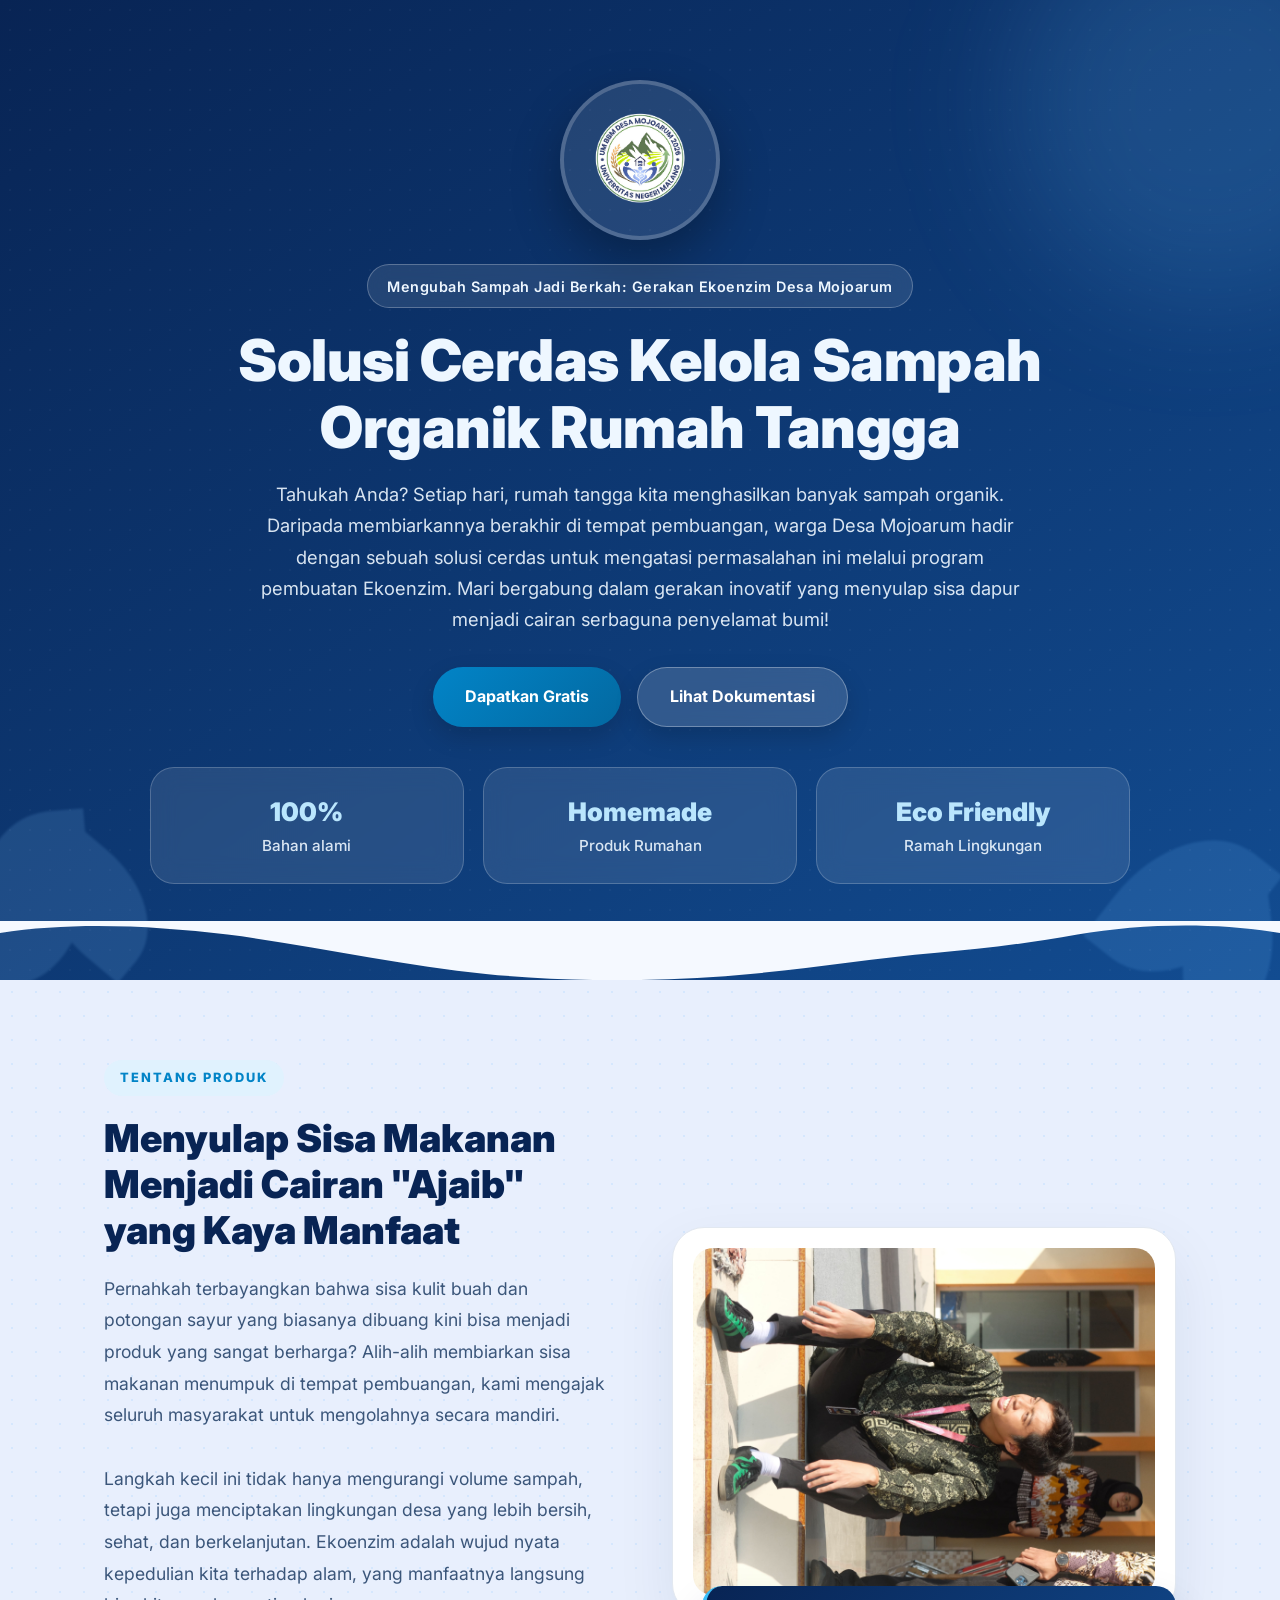
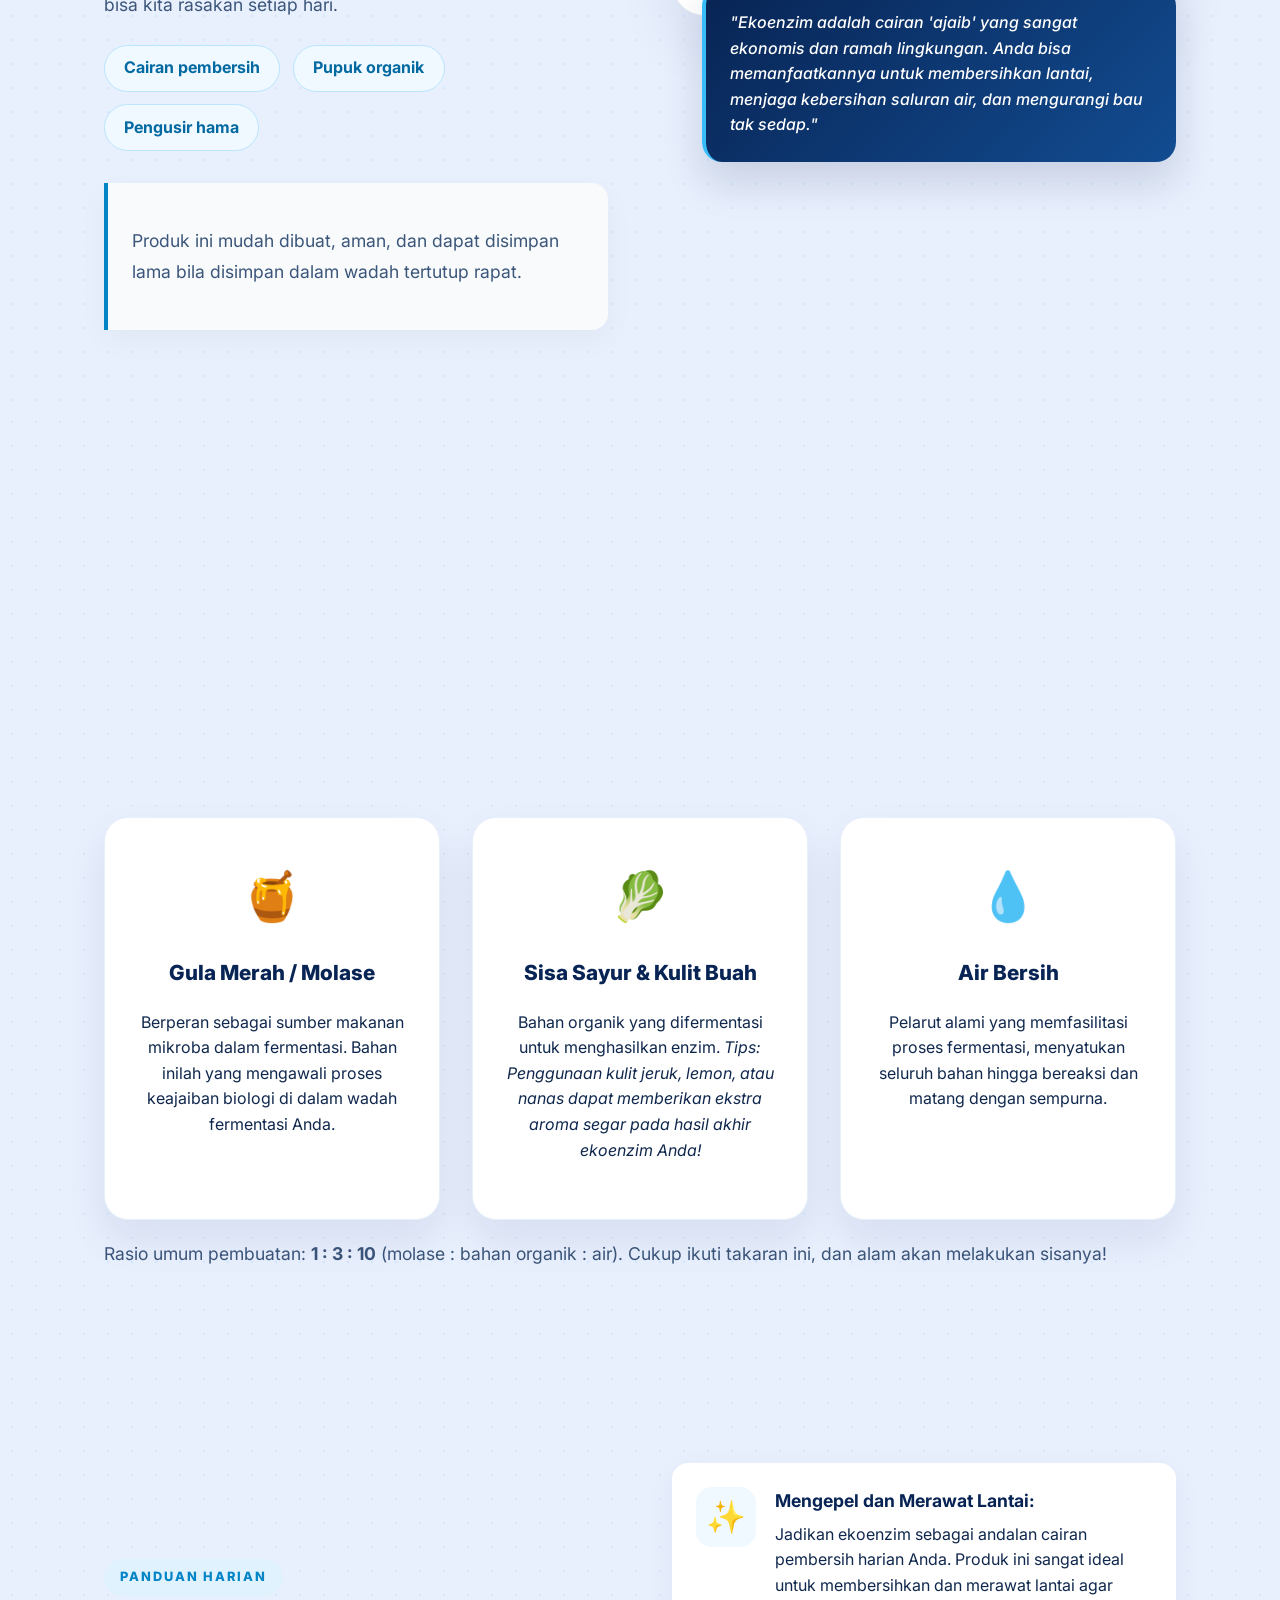
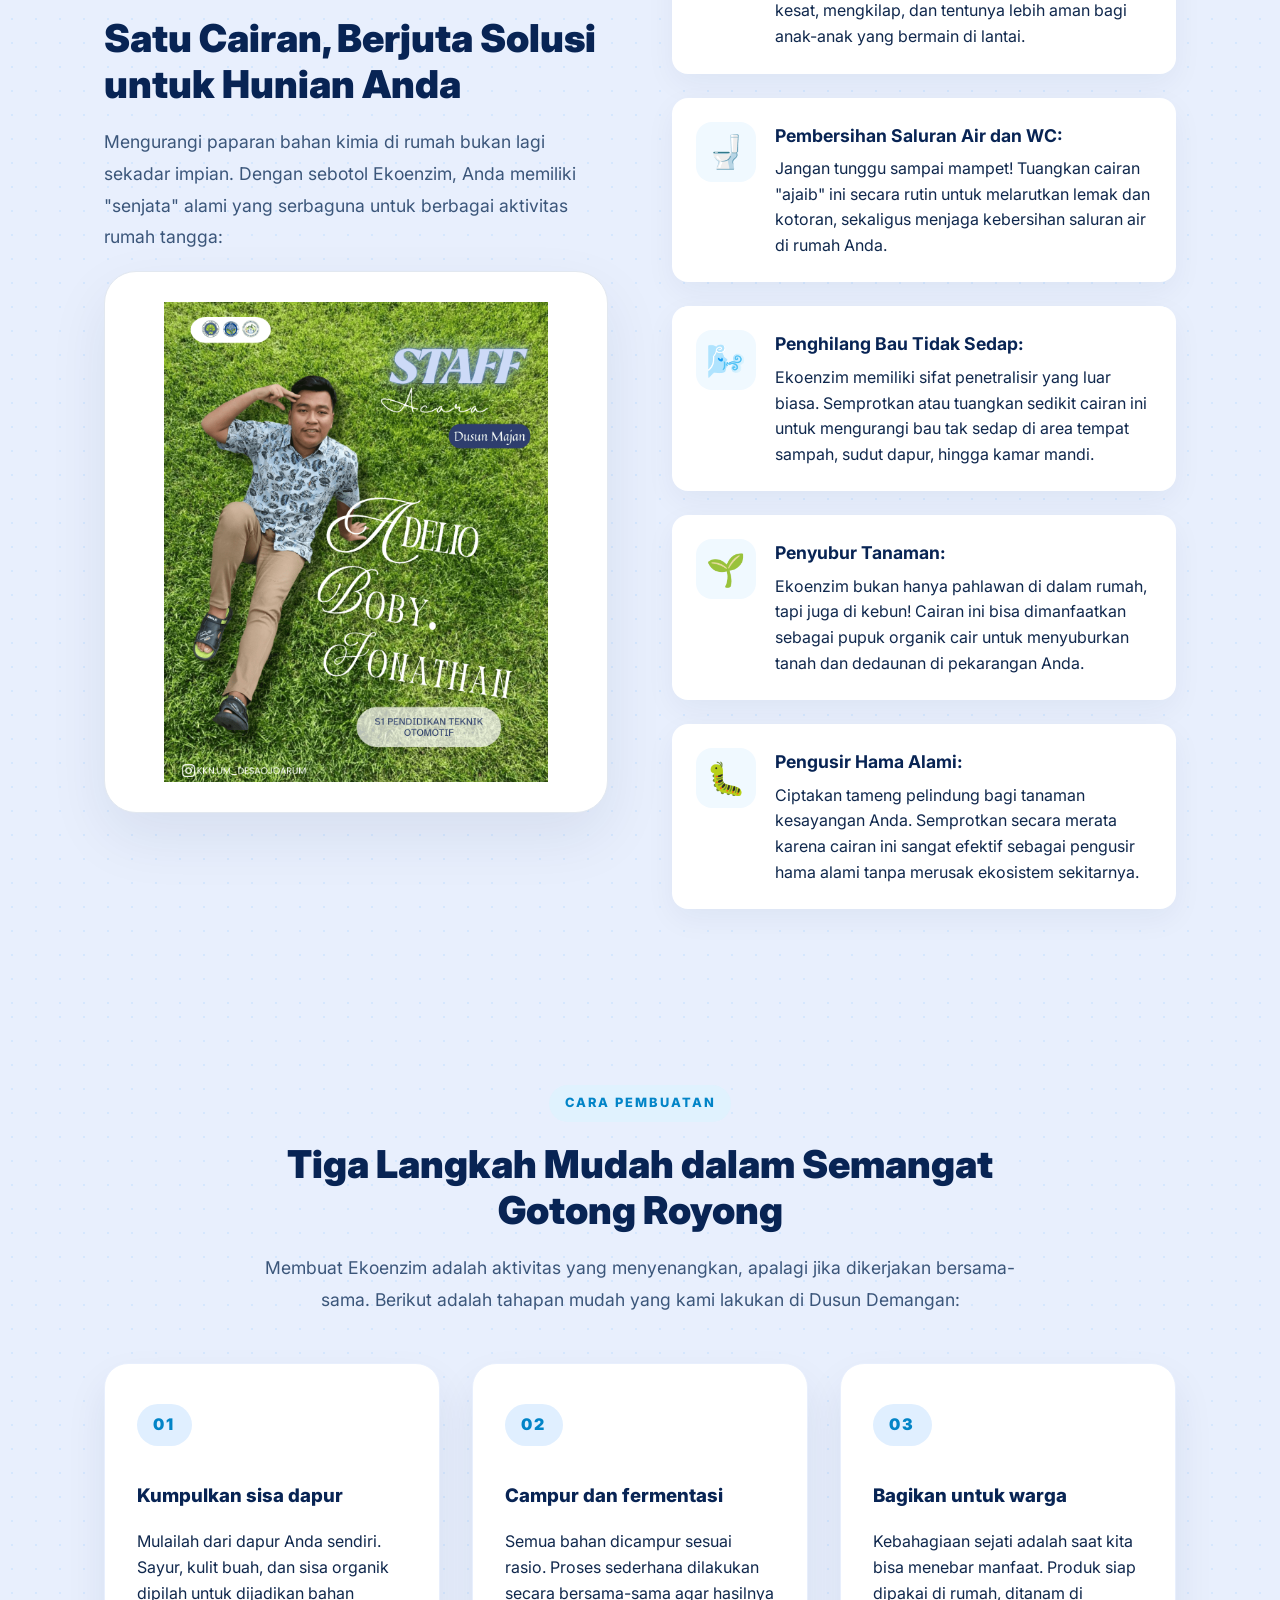
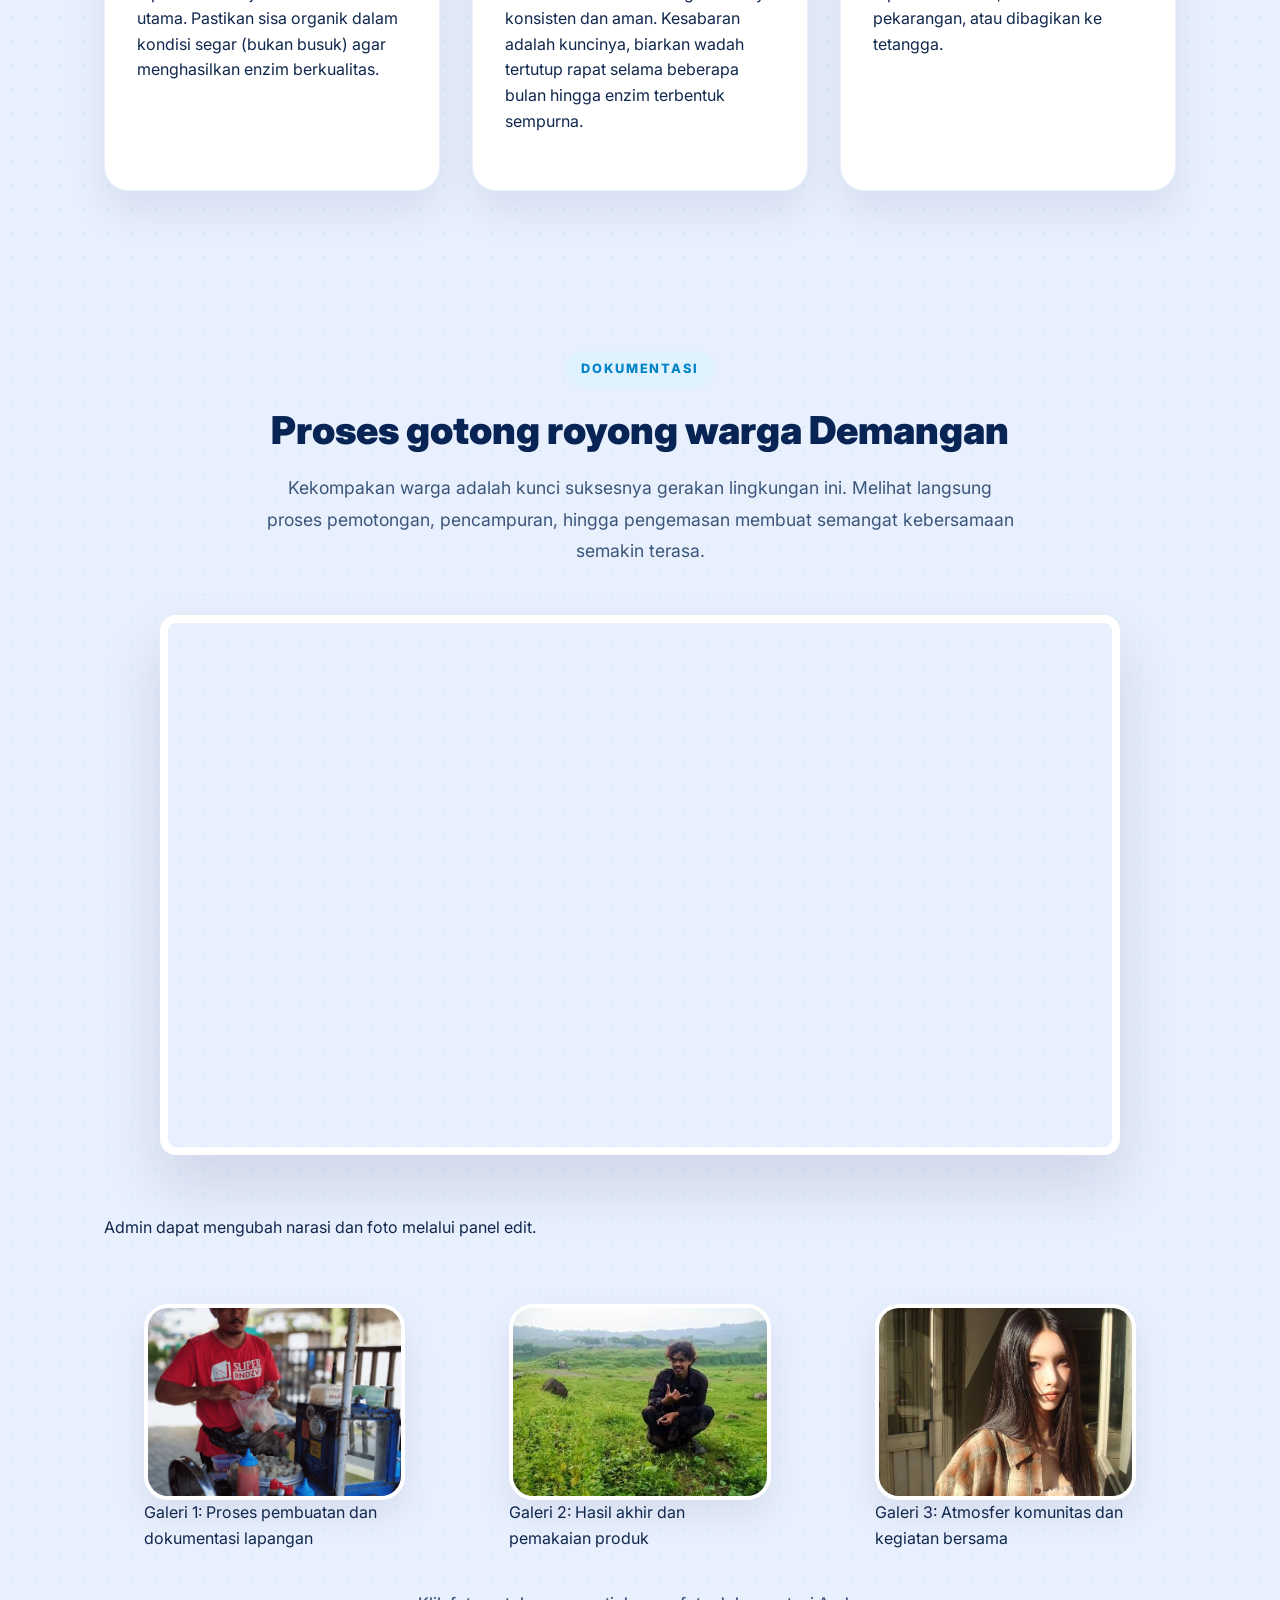
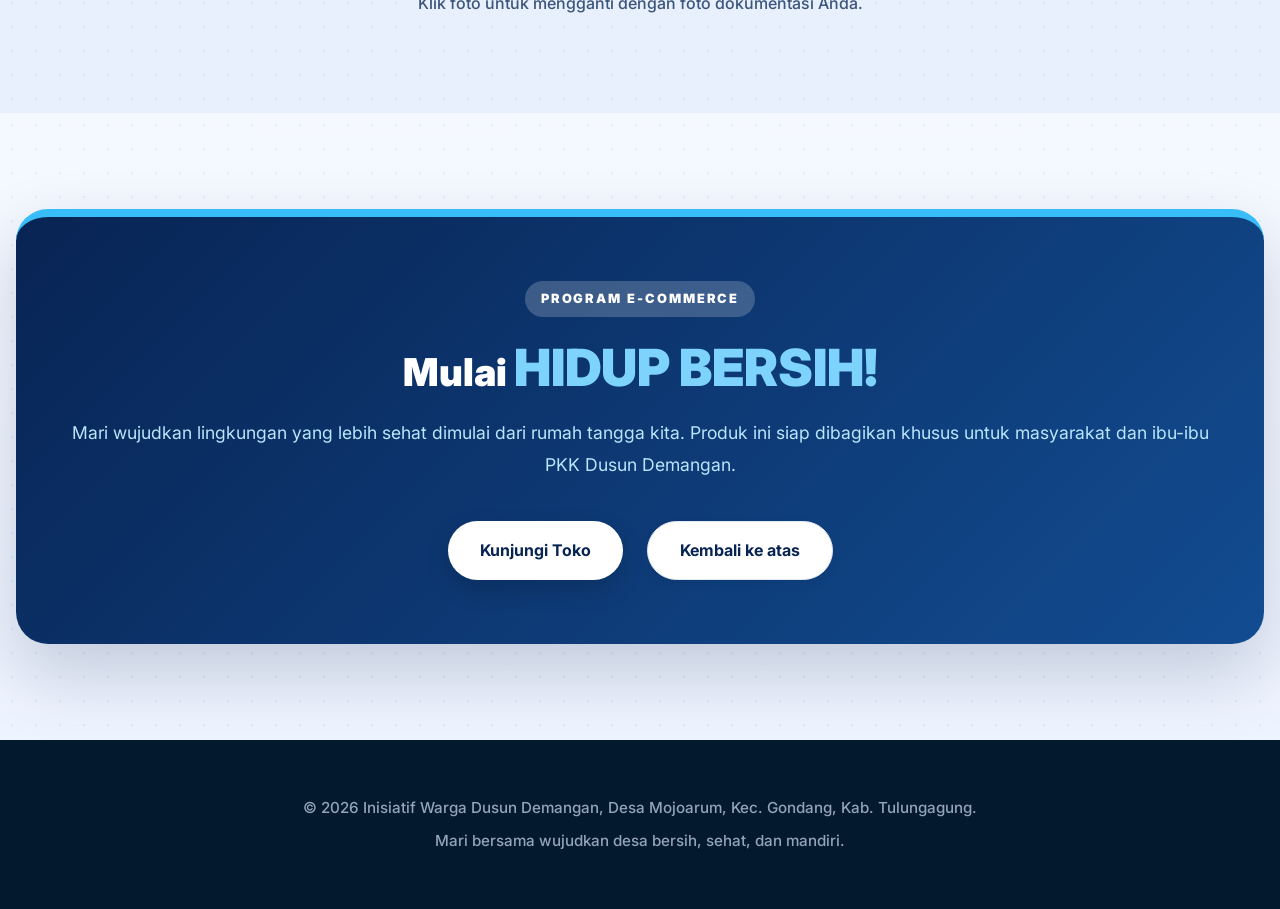
==== commit 24584b08: "feat: add dynamic gallery and videos for admin" ====
--- a/index.html
+++ b/index.html
@@ -76,7 +76,7 @@
 <div class="leaf-pattern leaf-right"></div>
 <div class="hero-inner">
 <div class="brand-block">
-<img alt="Logo Eco Enzim Dusun Demangan" class="brand-logo editable-image" data-image-key="logo" id="hero-logo" src="assets/images/Logo.png"/>
+<img alt="Logo Eco Enzim Dusun Demangan" class="brand-logo editable-image" data-image-key="logo" id="hero-logo" src="[data-uri]"/>
 </div>
 <div class="hero-badge editable-text" contenteditable="false" data-edit-key="heroBadge">Mengubah Sampah Jadi Berkah: Gerakan Ekoenzim Desa Mojoarum</div>
 <h1 class="headline editable-text" contenteditable="false" data-edit-key="heroHeadline">Solusi Cerdas Kelola Sampah Organik Rumah Tangga</h1>
@@ -118,9 +118,11 @@
 <button class="btn secondary light" id="toggle-edit-text" type="button">1. Buka Mode Edit Teks</button>
 <button class="btn secondary light owner-trigger" data-target="logo" type="button">Ganti Logo Utama</button>
 <button class="btn secondary light owner-trigger" data-target="product" type="button">Ganti Foto Produk</button>
+<div id="dynamic-gallery-buttons" style="display:inline;">
 <button class="btn secondary light owner-trigger" data-target="gallery1" type="button">Ganti Galeri 1</button>
 <button class="btn secondary light owner-trigger" data-target="gallery2" type="button">Ganti Galeri 2</button>
 <button class="btn secondary light owner-trigger" data-target="gallery3" type="button">Ganti Galeri 3</button>
+</div>
 <button class="btn secondary light owner-trigger" data-target="usage" type="button">Ganti Foto Panduan</button>
 </div>
 </div>
@@ -165,7 +167,7 @@
 </div>
 <div class="col media reveal">
 <div class="photo-frame">
-<img alt="Foto Eco Enzim Dusun Demangan" class="editable-image" data-image-key="product" id="product-photo" src="assets/images/product.jpg"/>
+<img alt="Foto Eco Enzim Dusun Demangan" class="editable-image" data-image-key="product" id="product-photo" src="[data-uri]"/>
 </div>
 <div class="quote-card editable-text" contenteditable="false" data-edit-key="quoteText">"Ekoenzim adalah cairan 'ajaib' yang sangat ekonomis dan ramah lingkungan. Anda bisa memanfaatkannya untuk membersihkan lantai, menjaga kebersihan saluran air, dan mengurangi bau tak sedap."
 </div>
@@ -206,7 +208,7 @@
 <h2 class="editable-text" contenteditable="false" data-edit-key="usageTitle">Satu Cairan, Berjuta Solusi untuk Hunian Anda</h2>
 <p class="editable-text" contenteditable="false" data-edit-key="usageDesc">Mengurangi paparan bahan kimia di rumah bukan lagi sekadar impian. Dengan sebotol Ekoenzim, Anda memiliki "senjata" alami yang serbaguna untuk berbagai aktivitas rumah tangga:</p>
 <div class="photo-frame mt-2">
-<img alt="Ilustrasi penggunaan" class="editable-image" data-image-key="usage" id="usage-photo" src="assets/images/gallery2-placeholder.svg"/>
+<img alt="Ilustrasi penggunaan" class="editable-image" data-image-key="usage" id="usage-photo" src="[data-uri]"/>
 </div>
 </div>
 <div class="col list reveal">
@@ -283,23 +285,27 @@
 <h2 class="editable-text" contenteditable="false" data-edit-key="docsTitle">Proses gotong royong warga Demangan</h2>
 <p class="editable-text" contenteditable="false" data-edit-key="docsText">Kekompakan warga adalah kunci suksesnya gerakan lingkungan ini. Melihat langsung proses pemotongan, pencampuran, hingga pengemasan membuat semangat kebersamaan semakin terasa.</p>
 </div>
-<div class="video-wrap reveal">
+<div class="video-wrap reveal" id="dynamic-videos-wrap">
+<!-- Videos will be injected here by JS -->
+<div class="video-item" data-vid-id="vid1">
 <iframe allowfullscreen="" frameborder="0" id="video-iframe" src="https://www.youtube.com/embed/dQw4w9WgXcQ" title="Dokumentasi"></iframe>
 </div>
-<div class="video-controls reveal">
-<span class="admin-hint editable-text" contenteditable="false" data-edit-key="adminHint">Admin dapat mengubah narasi dan foto melalui panel edit.</span>
-</div>
-<div class="gallery reveal">
+</div>
+<div class="video-controls reveal" id="video-controls-wrap">
+<span class="admin-hint editable-text" contenteditable="false" data-edit-key="adminHint">Admin dapat menambahkan video dan foto melalui panel di bawah ini.</span>
+</div>
+<div class="gallery reveal" id="dynamic-gallery-wrap">
+<!-- Gallery items will be injected here by JS -->
 <figure class="gallery-item">
-<img alt="Galeri 1" class="editable-image" data-caption="Galeri 1: Proses pembuatan dan dokumentasi lapangan" data-image-key="gallery1" id="gal1" src="assets/images/galeri-1.jpg"/>
+<img alt="Galeri 1" class="editable-image" data-caption="Galeri 1: Proses pembuatan dan dokumentasi lapangan" data-image-key="gallery1" id="gal1" src="[data-uri]"/>
 <figcaption class="image-caption editable-text" contenteditable="false" data-edit-key="gallery1Caption">Galeri 1: Proses pembuatan dan dokumentasi lapangan</figcaption>
 </figure>
 <figure class="gallery-item">
-<img alt="Galeri 2" class="editable-image" data-caption="Galeri 2: Hasil akhir dan pemakaian produk" data-image-key="gallery2" id="gal2" src="assets/images/galeri-2.jpg"/>
+<img alt="Galeri 2" class="editable-image" data-caption="Galeri 2: Hasil akhir dan pemakaian produk" data-image-key="gallery2" id="gal2" src="[data-uri]"/>
 <figcaption class="image-caption editable-text" contenteditable="false" data-edit-key="gallery2Caption">Galeri 2: Hasil akhir dan pemakaian produk</figcaption>
 </figure>
 <figure class="gallery-item">
-<img alt="Galeri 3" class="editable-image" data-caption="Galeri 3: Atmosfer komunitas dan kegiatan bersama" data-image-key="gallery3" id="gal3" src="assets/images/galeri-3.jpg"/>
+<img alt="Galeri 3" class="editable-image" data-caption="Galeri 3: Atmosfer komunitas dan kegiatan bersama" data-image-key="gallery3" id="gal3" src="[data-uri]"/>
 <figcaption class="image-caption editable-text" contenteditable="false" data-edit-key="gallery3Caption">Galeri 3: Atmosfer komunitas dan kegiatan bersama</figcaption>
 </figure>
 </div>
--- a/assets/css/styles.css
+++ b/assets/css/styles.css
@@ -122,6 +122,8 @@
 .photo-frame{background:#fff;border-radius:32px;padding:20px;box-shadow:0 24px 60px rgba(14,36,73,.08);display:flex;justify-content:center;align-items:center;border:1px solid #e2e8f0;transition:all .3s ease}
 .photo-frame:hover{transform:translateY(-10px);box-shadow:0 30px 70px rgba(14,36,73,.12)}
 .photo-frame img{width:100%;height:400px;object-fit:cover;border-radius:20px}
+#usage-photo{object-fit:contain;height:auto;max-height:500px;padding:10px;}
+#product-photo{height:auto;aspect-ratio:4/3;object-fit:cover;}
 
 .quote-card{margin-top:-30px;margin-left:30px;position:relative;padding:1.5rem;border-radius:20px;background:linear-gradient(135deg,var(--primary-blue),var(--secondary-blue));color:#fff;box-shadow:0 20px 40px rgba(14,36,73,.15);border-left:4px solid #38bdf8;z-index:2;font-weight:500;font-style:italic}
 
@@ -146,8 +148,8 @@
 .video-wrap{display:flex;justify-content:center;margin:2rem 0;position:relative}
 .video-wrap iframe{width:100%;max-width:960px;height:540px;border-radius:24px;box-shadow:0 30px 60px rgba(14,36,73,.12);border:8px solid #fff}
 
-.gallery{display:grid;grid-template-columns:repeat(3,1fr);gap:1.5rem;margin-top:3rem}
-.gallery img{width:100%;height:280px;object-fit:cover;border-radius:24px;cursor:pointer;box-shadow:0 15px 35px rgba(14,36,73,.08);transition:all .4s cubic-bezier(0.175, 0.885, 0.32, 1.275);border:4px solid #fff}
+.gallery{display:grid;grid-template-columns:repeat(auto-fit, minmax(280px, 1fr));gap:1.5rem;margin-top:3rem}
+.gallery img{width:100%;height:auto;aspect-ratio:4/3;object-fit:cover;border-radius:24px;cursor:pointer;box-shadow:0 15px 35px rgba(14,36,73,.08);transition:all .4s cubic-bezier(0.175, 0.885, 0.32, 1.275);border:4px solid #fff}
 .gallery img:hover{transform:translateY(-10px) scale(1.03);box-shadow:0 25px 50px rgba(14,36,73,.15)}
 
 .caption{color:var(--muted);font-size:1rem;margin-top:1.5rem;text-align:center;font-weight:500}
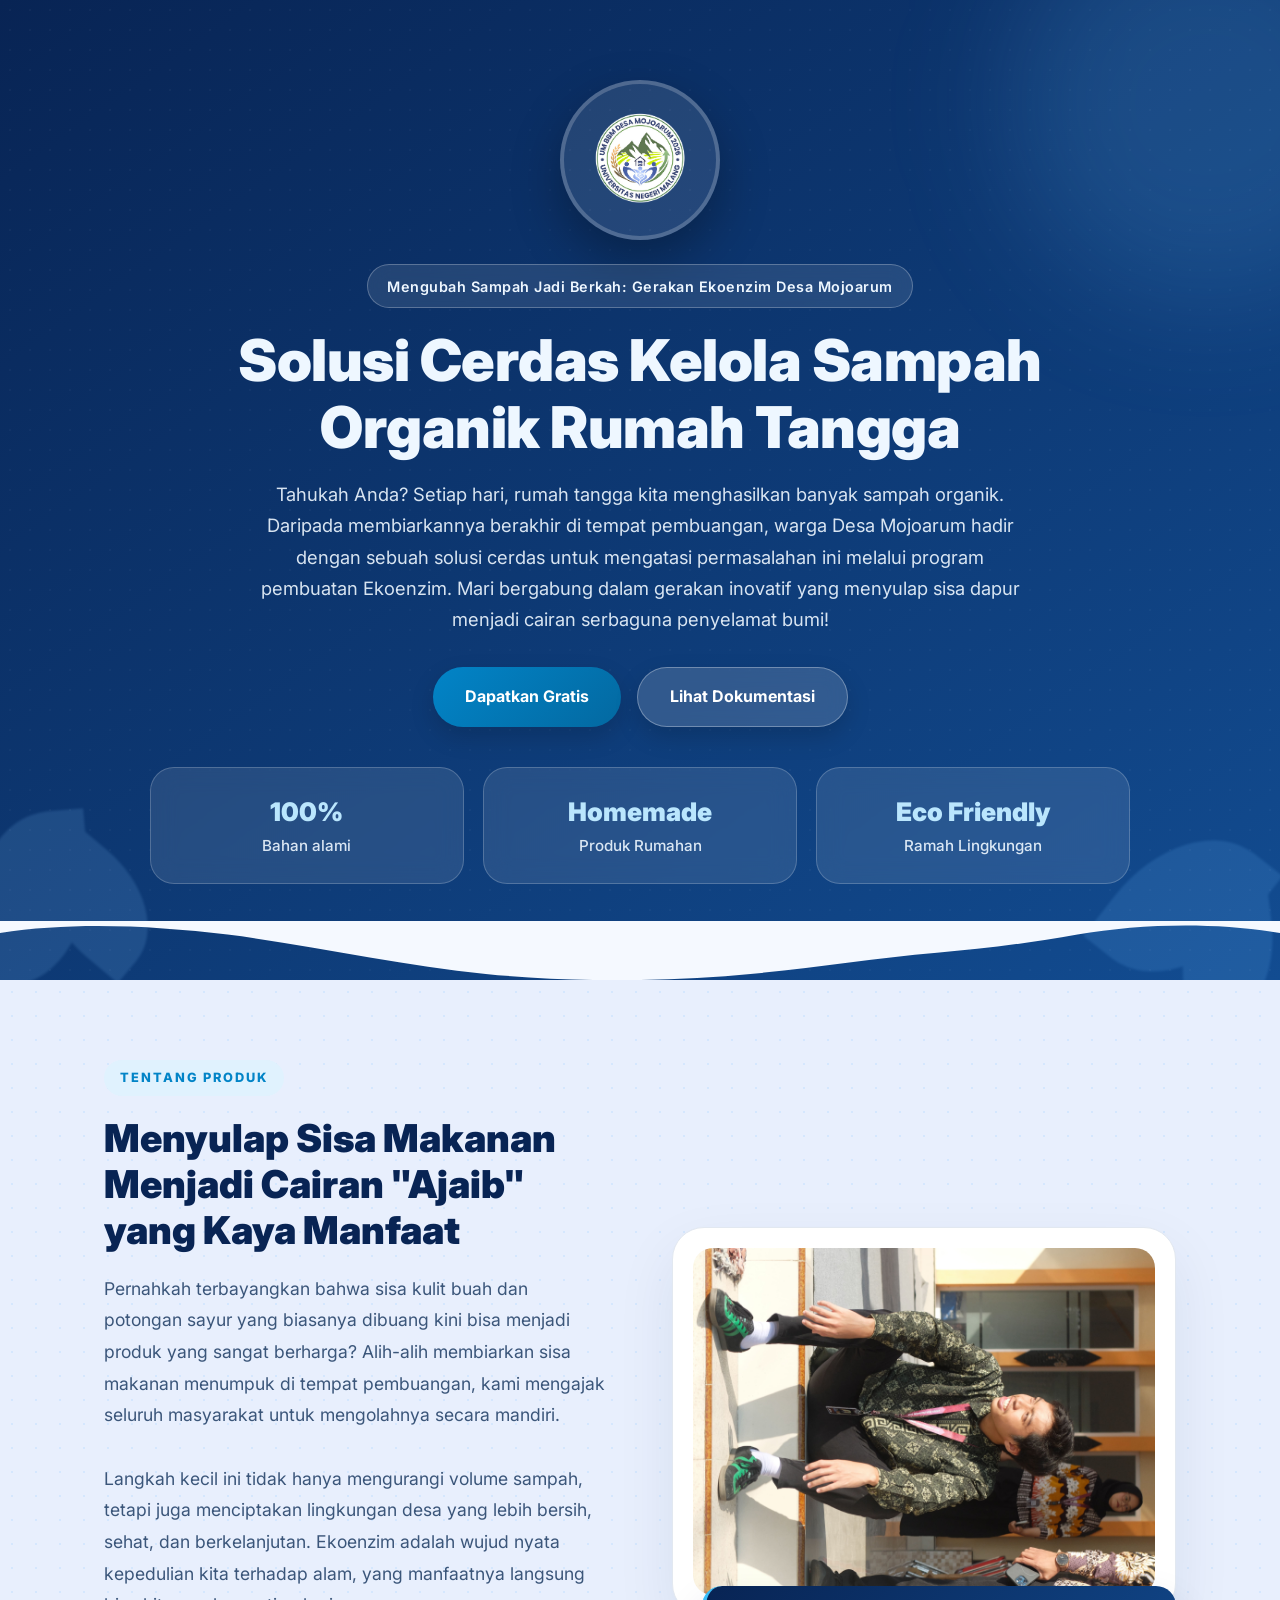
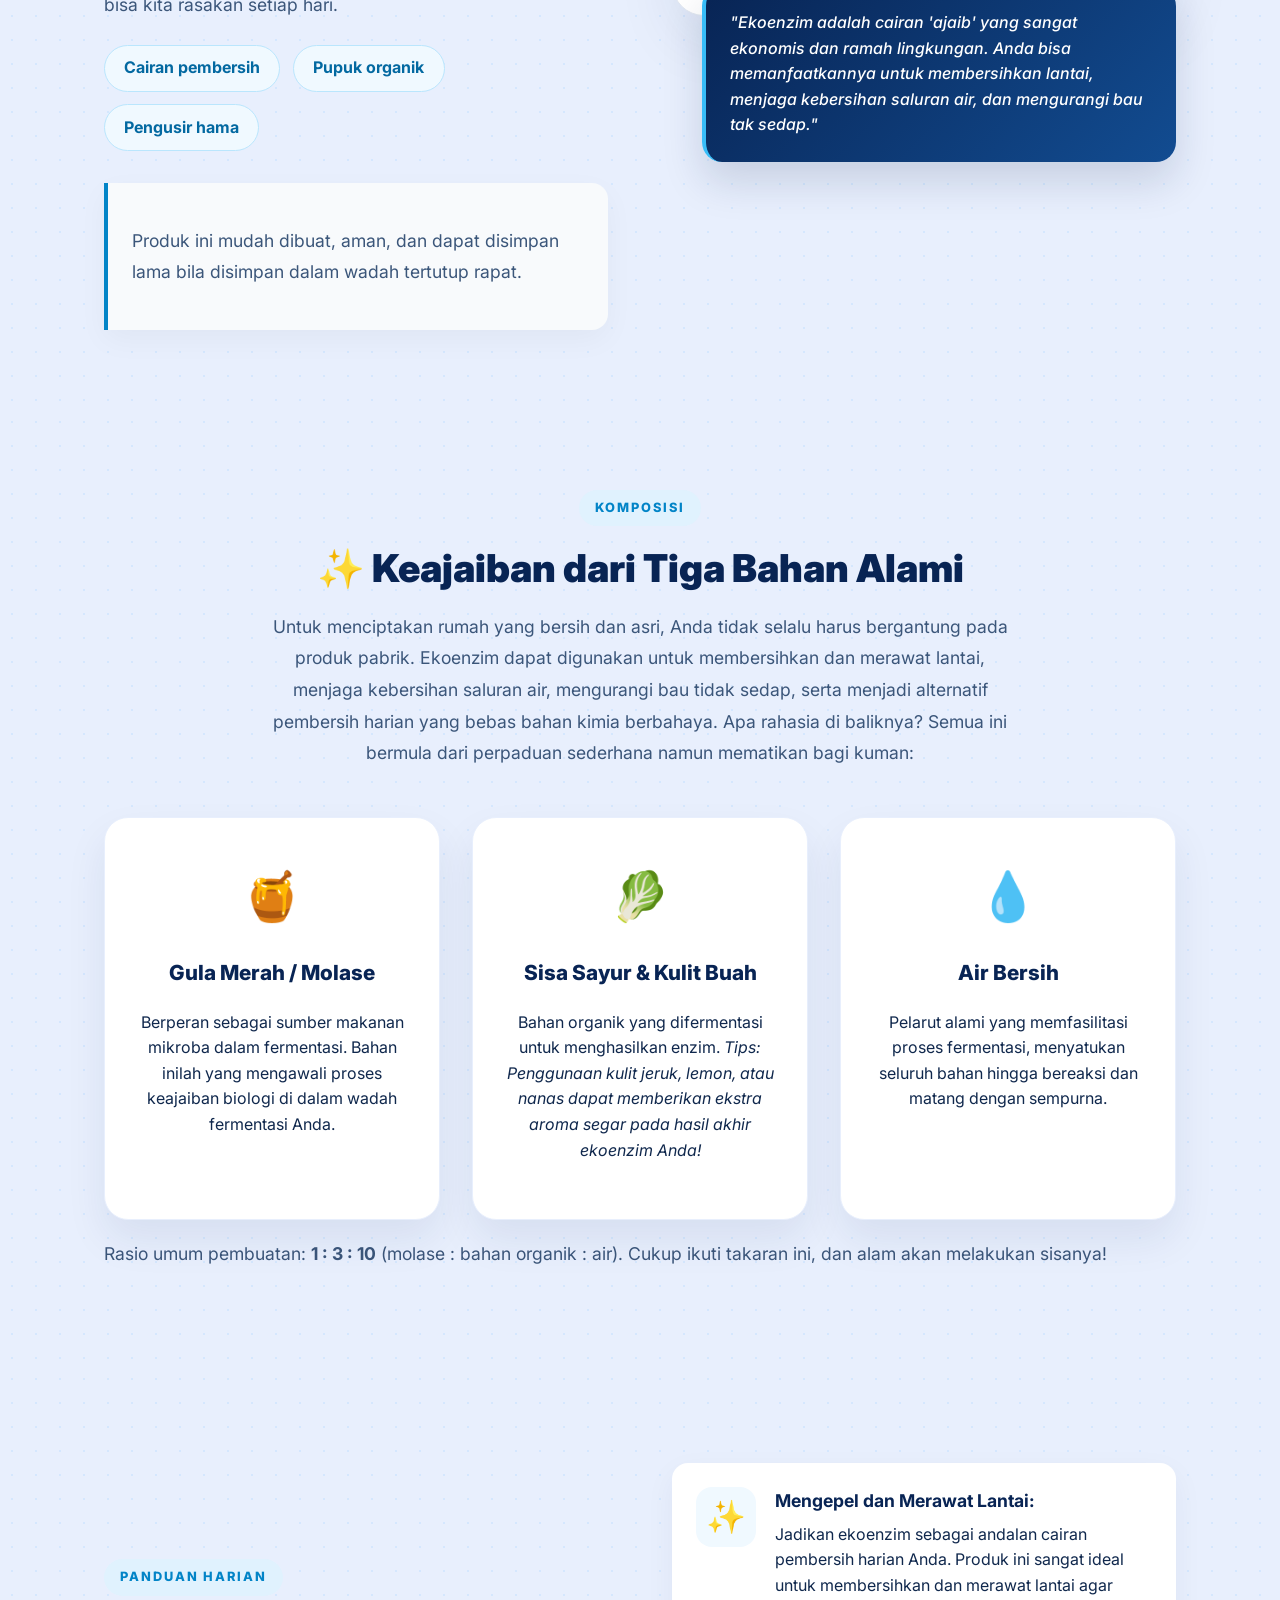
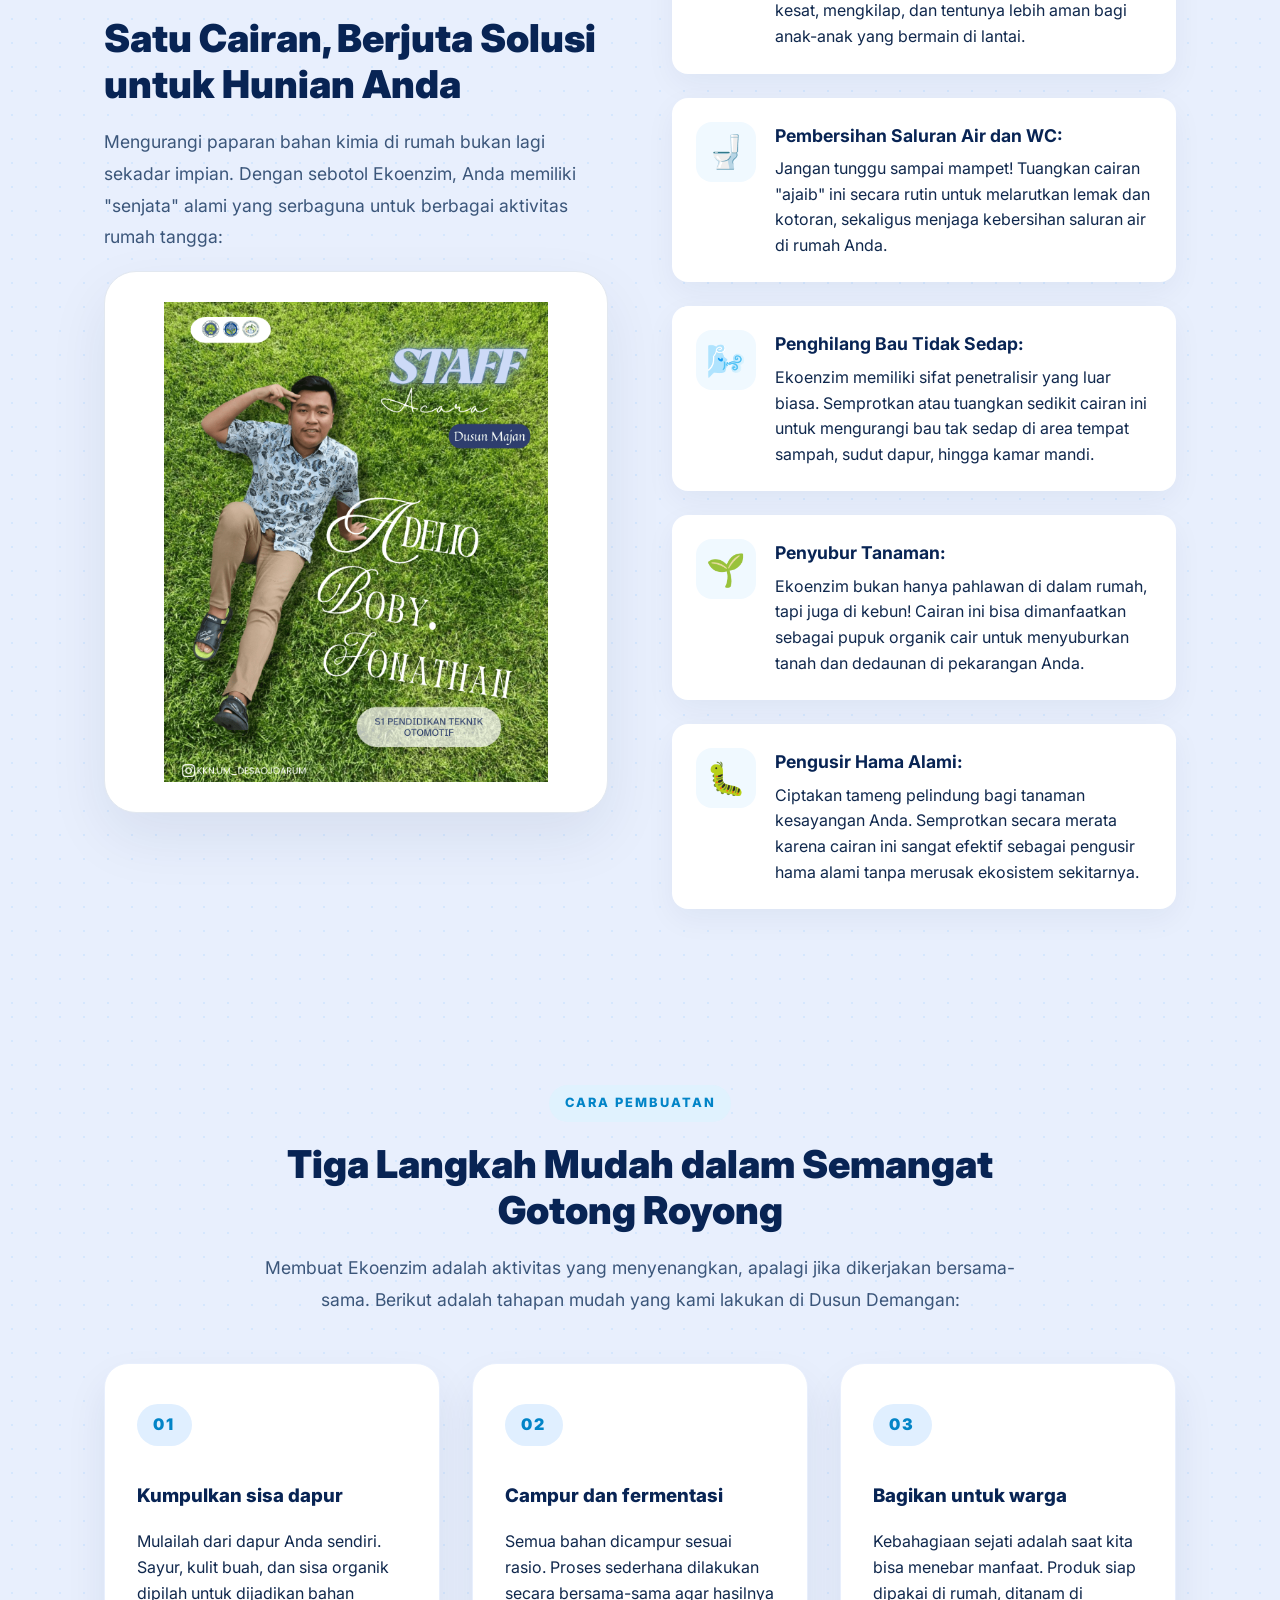
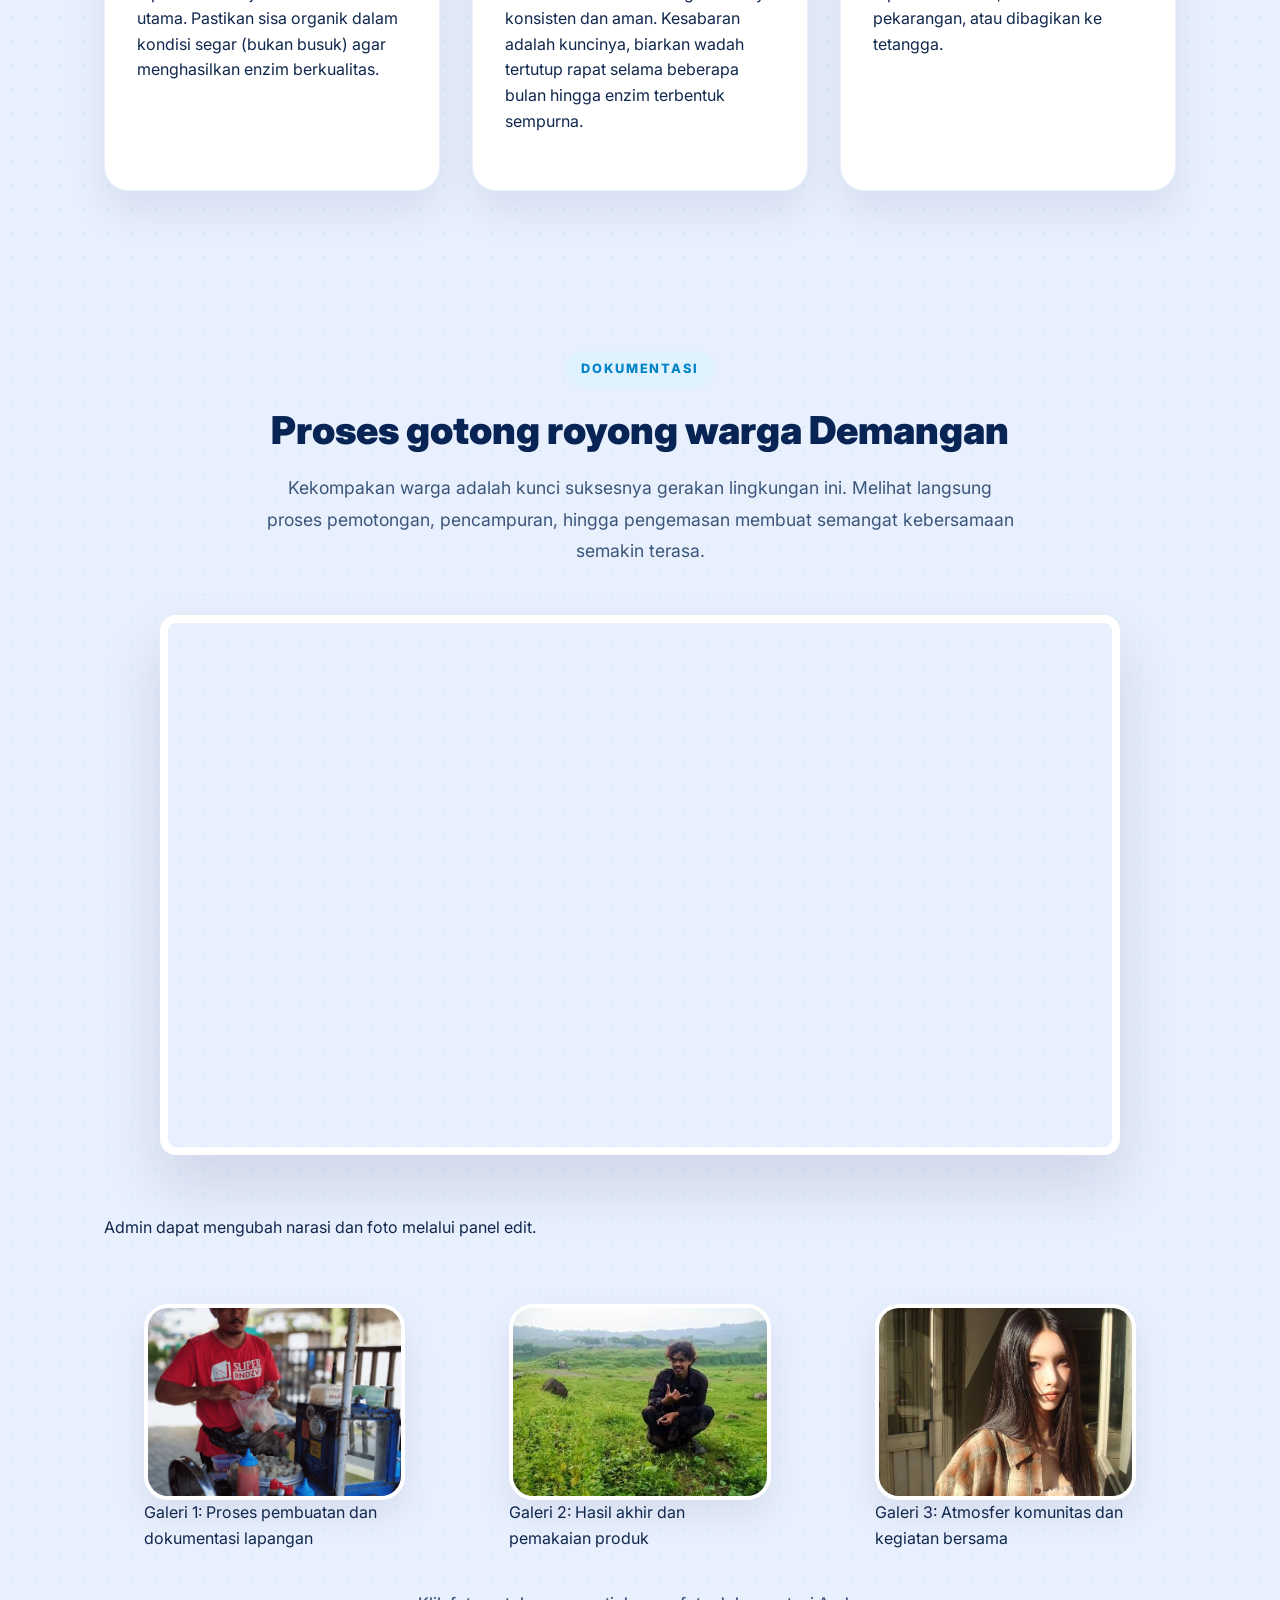
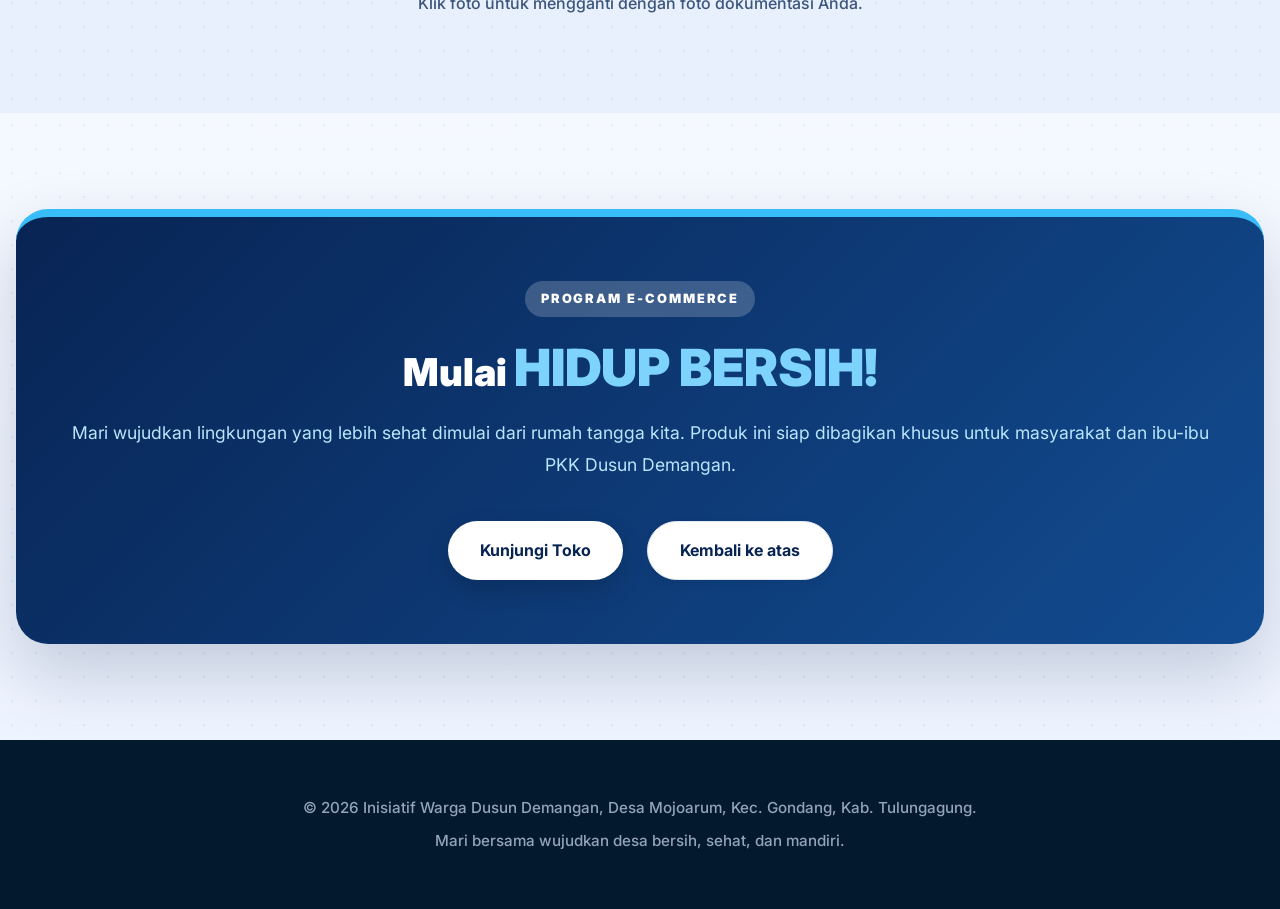
==== commit 84613091: "feat: add dynamic shop link and subtle admin login" ====
--- a/index.html
+++ b/index.html
@@ -127,10 +127,17 @@
 </div>
 </div>
 <div class="admin-box">
-<h5>Video YouTube</h5>
+<h5>Video YouTube Utama</h5>
 <div class="youtube-input-wrap">
 <input id="youtube-link-input" placeholder="Tempel link YouTube (contoh: https://youtu.be/dQw4w9WgXcQ)" type="text"/>
 <button class="btn secondary light" id="apply-youtube" type="button">Terapkan Video</button>
+</div>
+</div>
+<div class="admin-box">
+<h5>Tautan Toko</h5>
+<div class="youtube-input-wrap">
+<input id="shop-link-input" placeholder="Tempel link Toko / WhatsApp" type="text"/>
+<button class="btn secondary light" id="apply-shop-link" type="button">Terapkan Link</button>
 </div>
 </div>
 <div class="admin-box save-box">
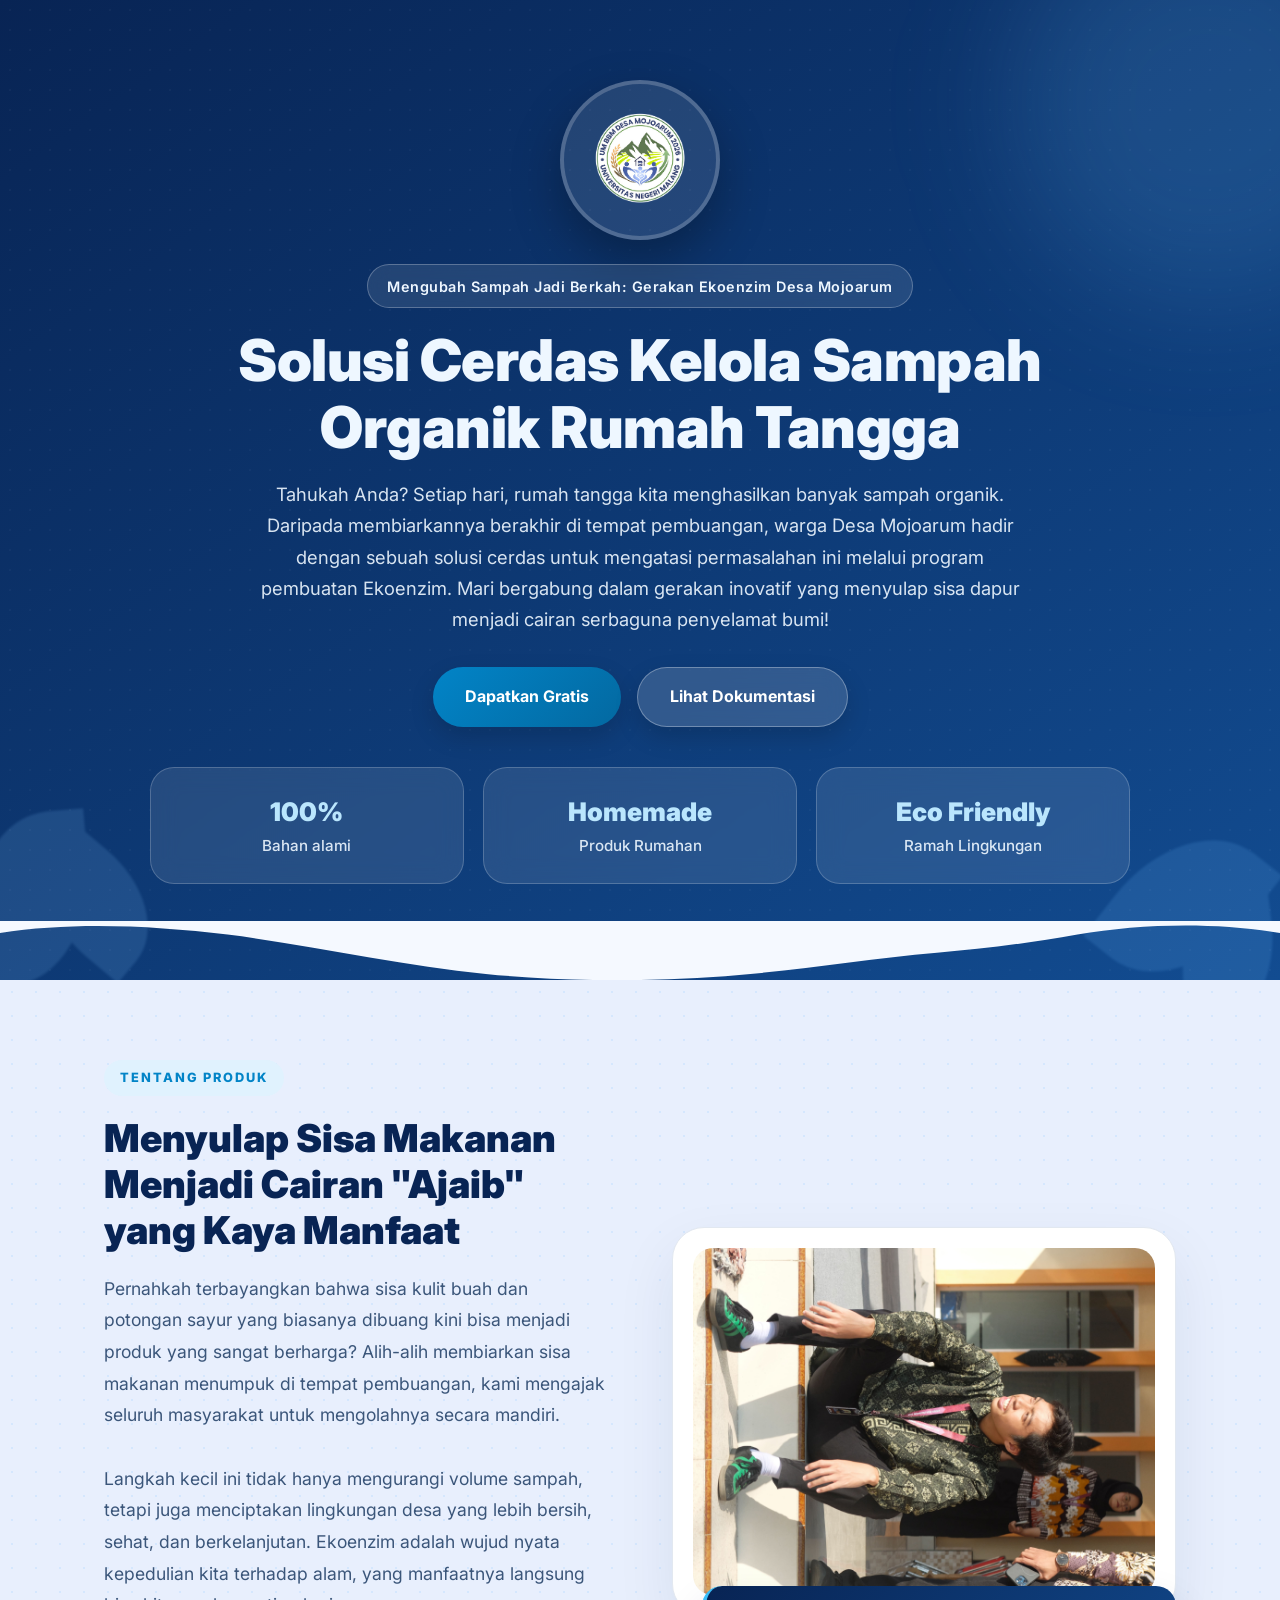
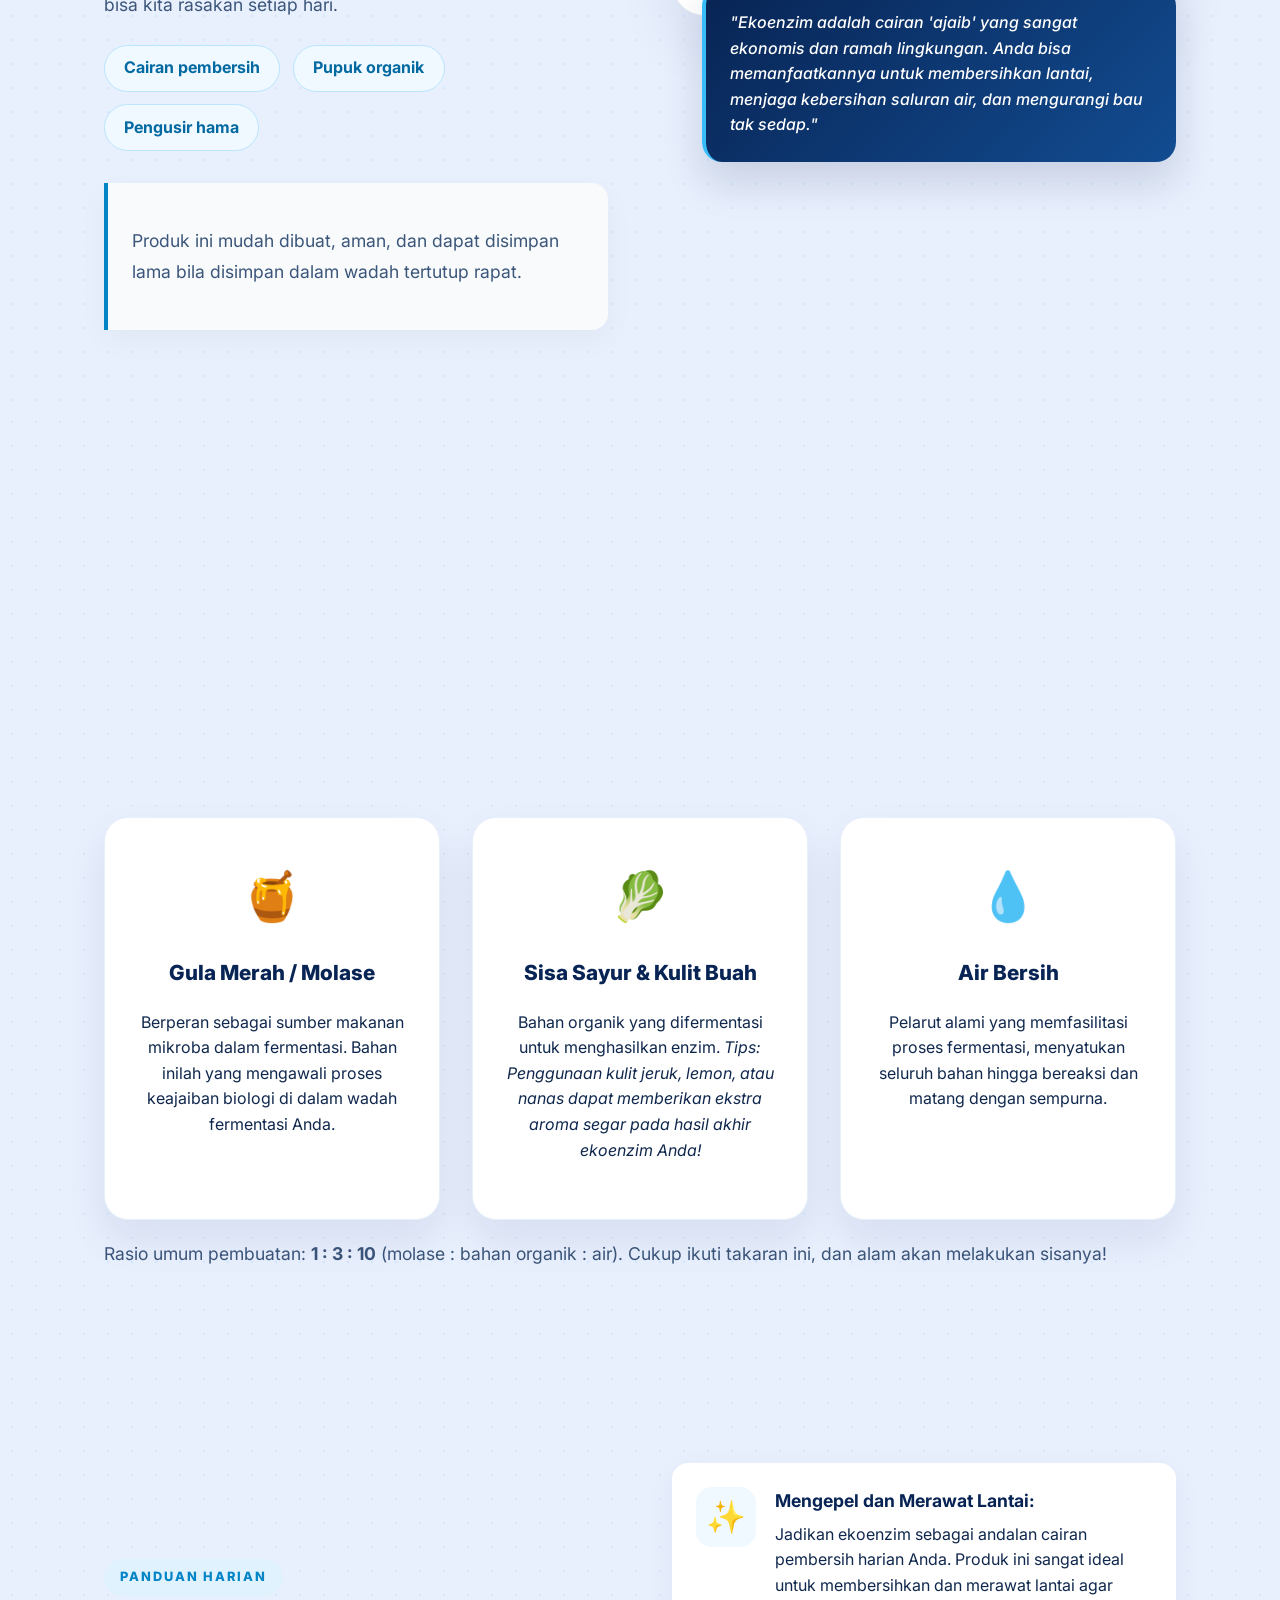
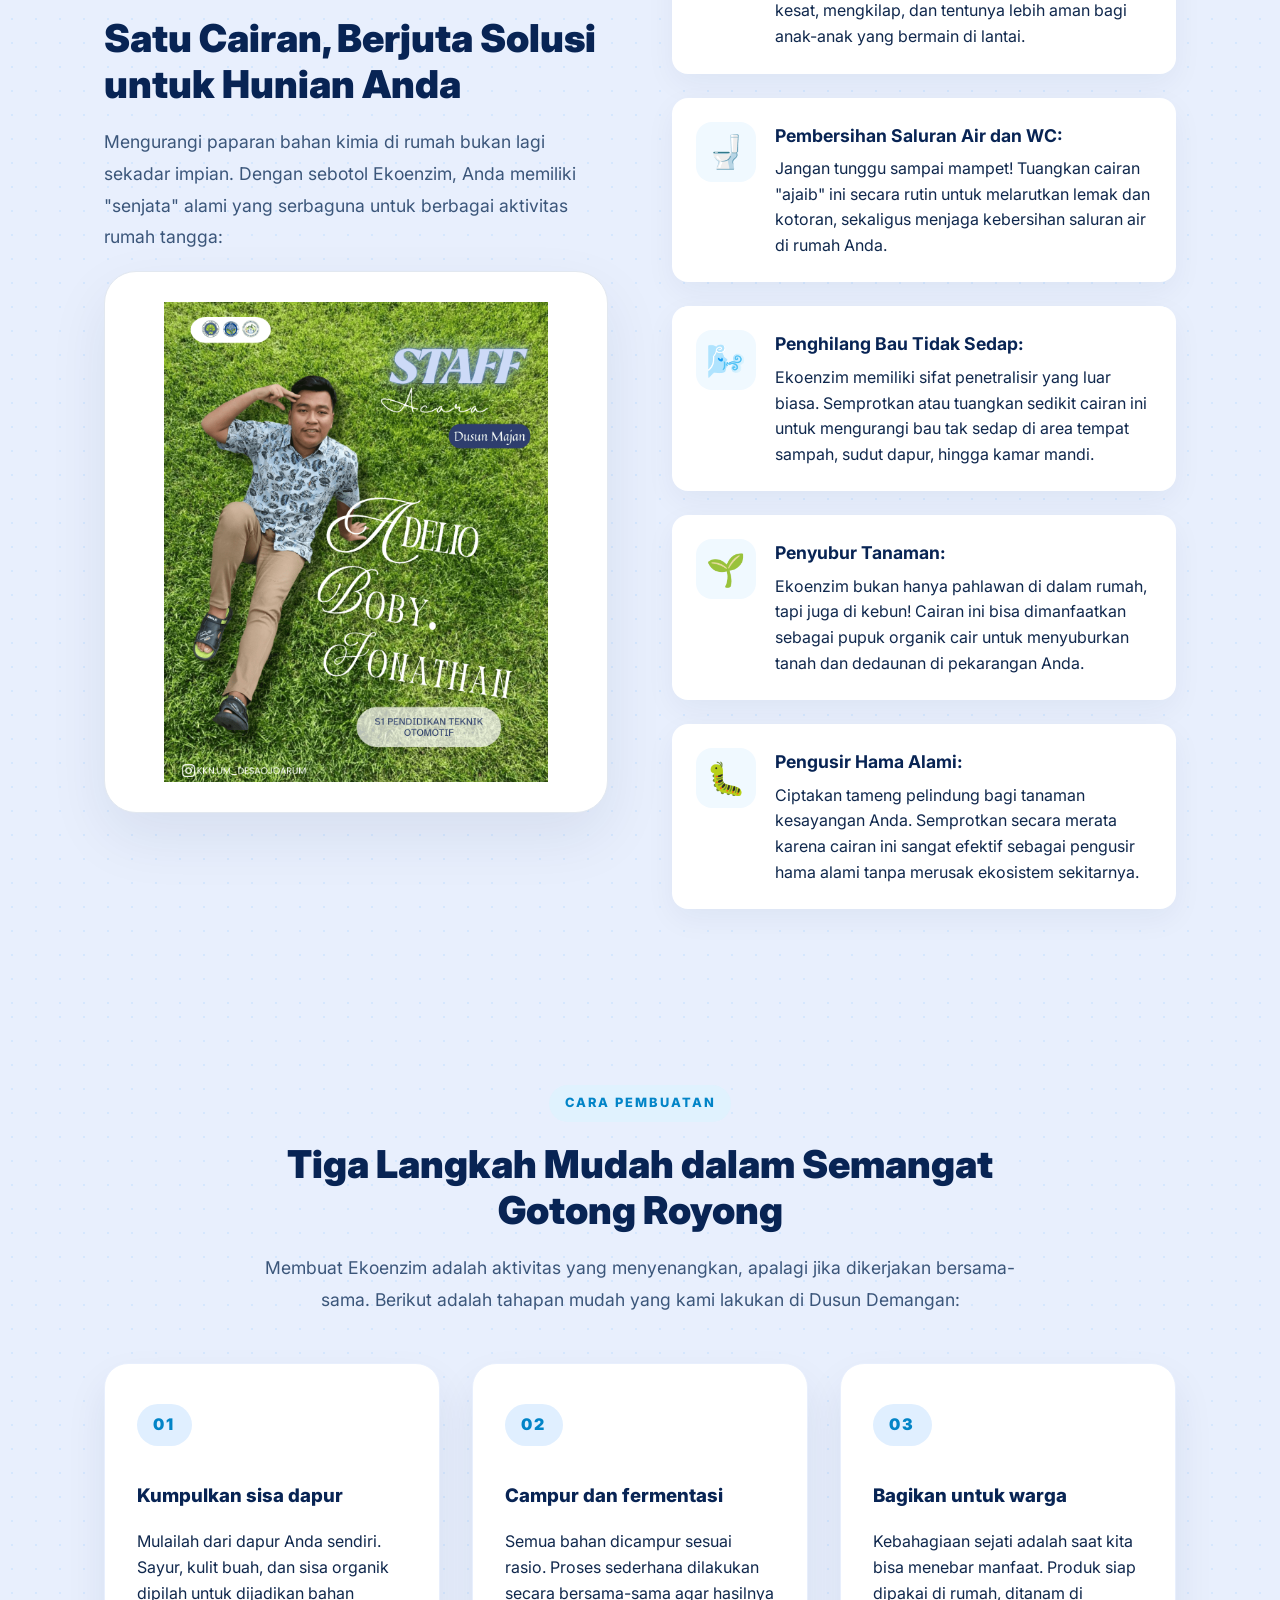
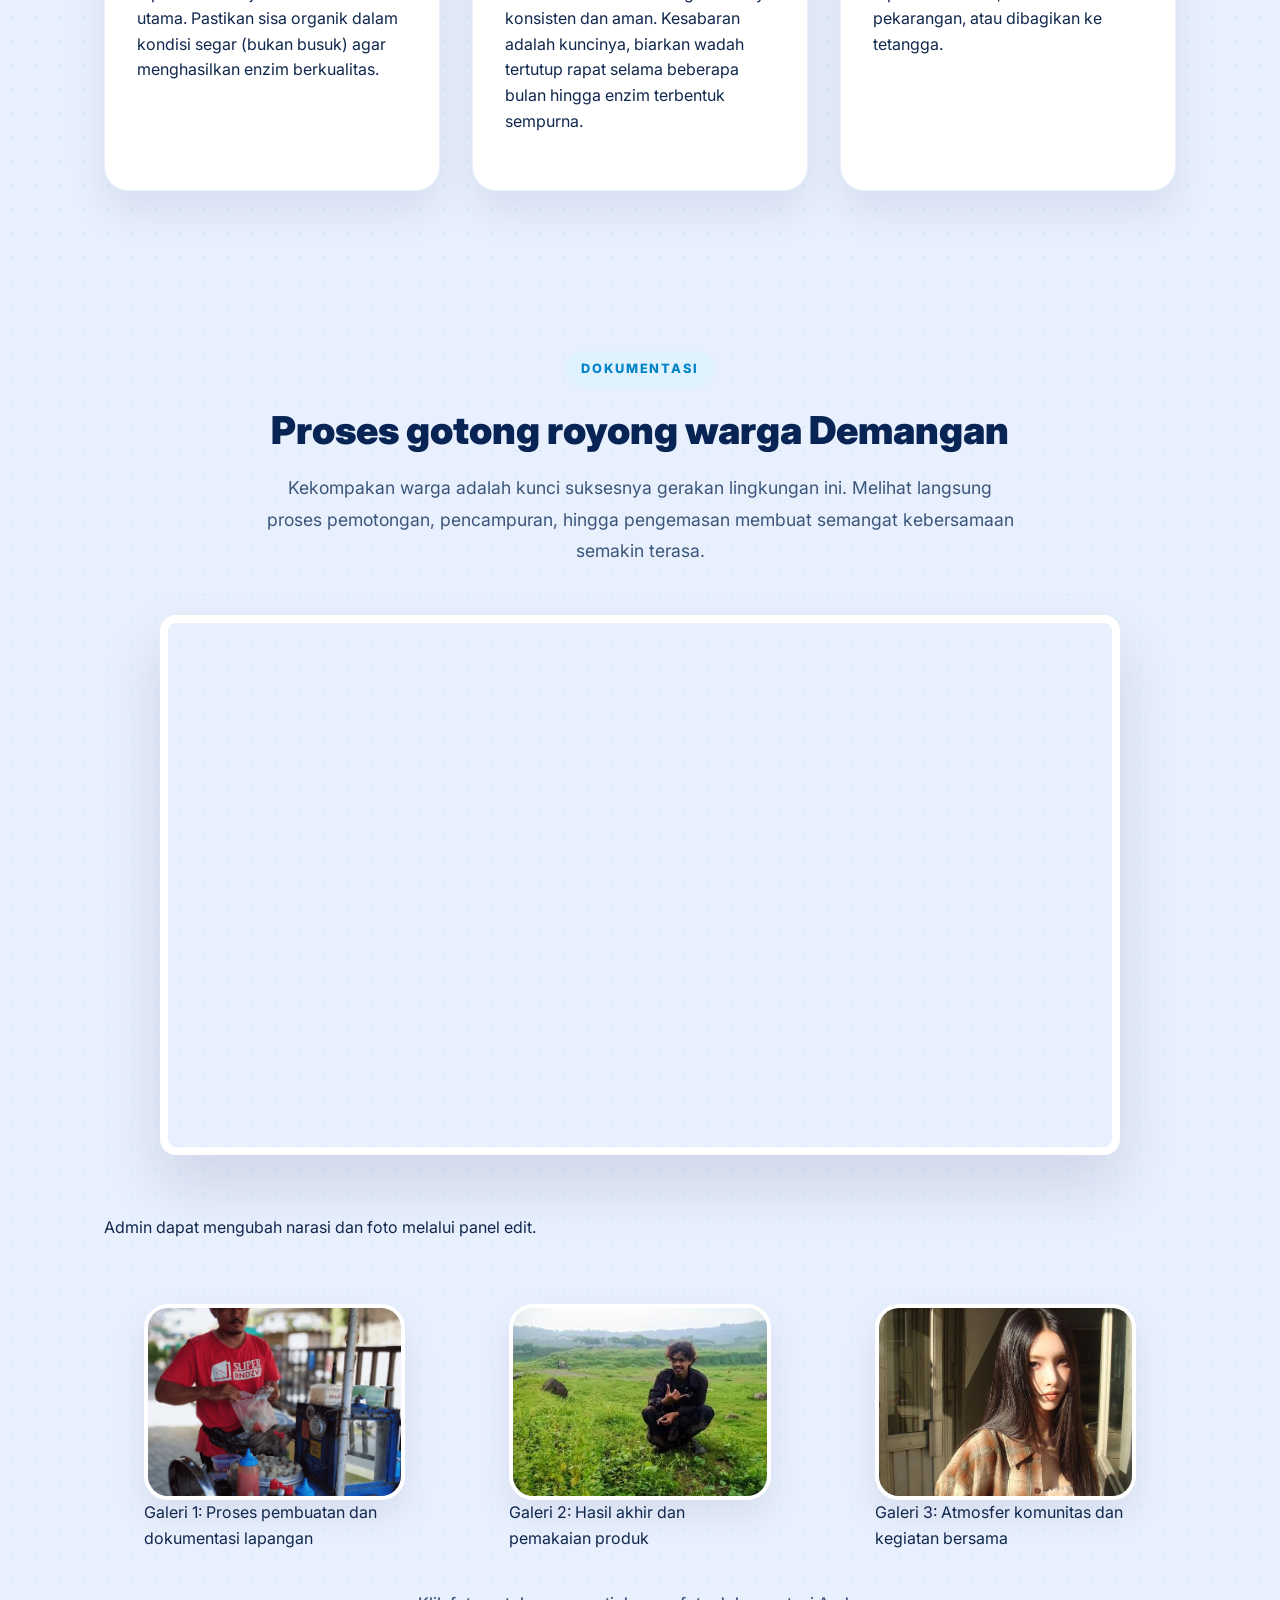
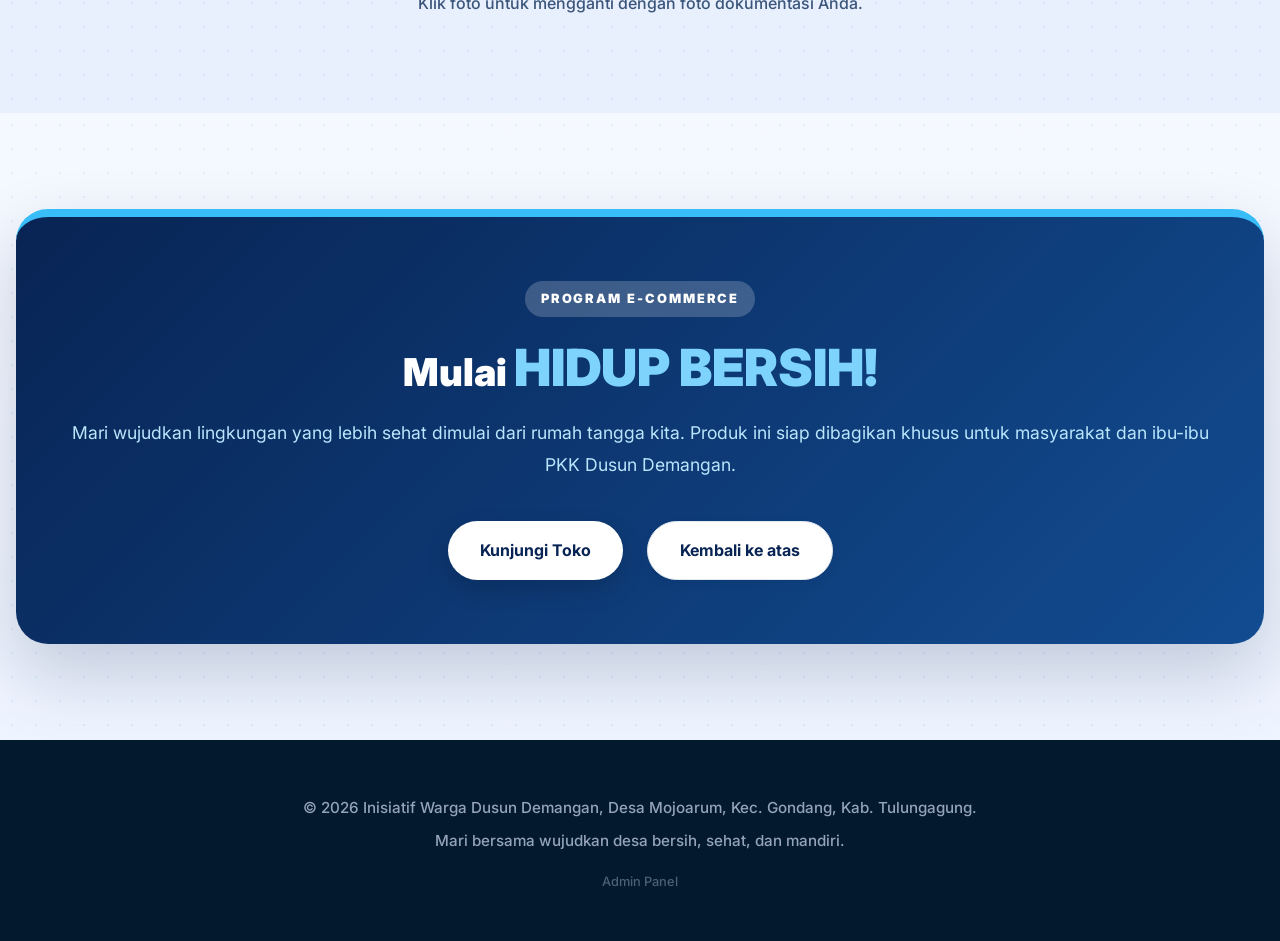
==== commit 082ee1cc: "fix: gallery popup index bug, restore add gallery button, fix owner-trigger bindings" ====
--- a/index.html
+++ b/index.html
@@ -334,6 +334,7 @@
 <footer class="footer">
 <p class="editable-text" contenteditable="false" data-edit-key="footerLine1">© 2026 Inisiatif Warga Dusun Demangan, Desa Mojoarum, Kec. Gondang, Kab. Tulungagung.</p>
 <p class="editable-text" contenteditable="false" data-edit-key="footerLine2">Mari bersama wujudkan desa bersih, sehat, dan mandiri.</p>
+<div style="margin-top: 1rem;"><a href="admin.html" style="color: inherit; text-decoration: none; opacity: 0.5; font-size: 0.8rem;">Admin Panel</a></div>
 </footer>
 <div aria-hidden="true" class="preview-modal hidden" id="preview-modal">
 <div class="preview-backdrop"></div>
